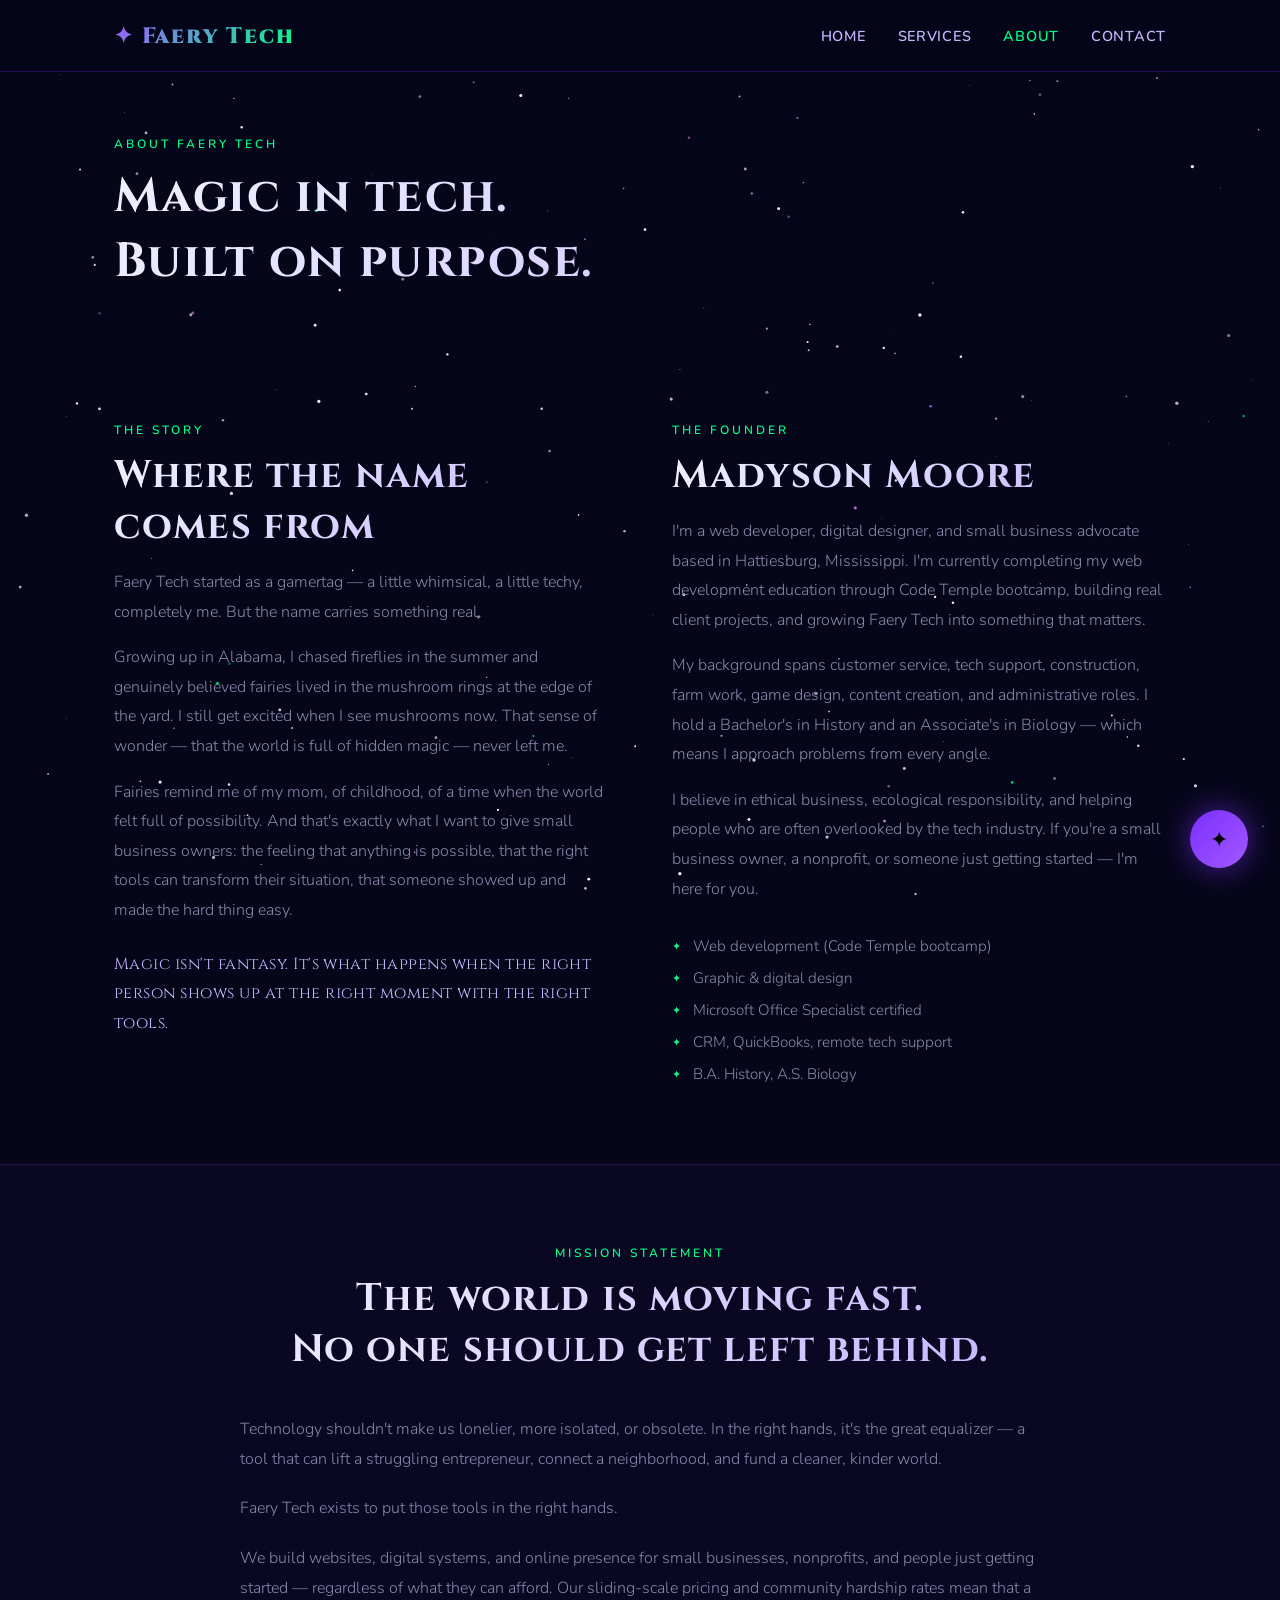
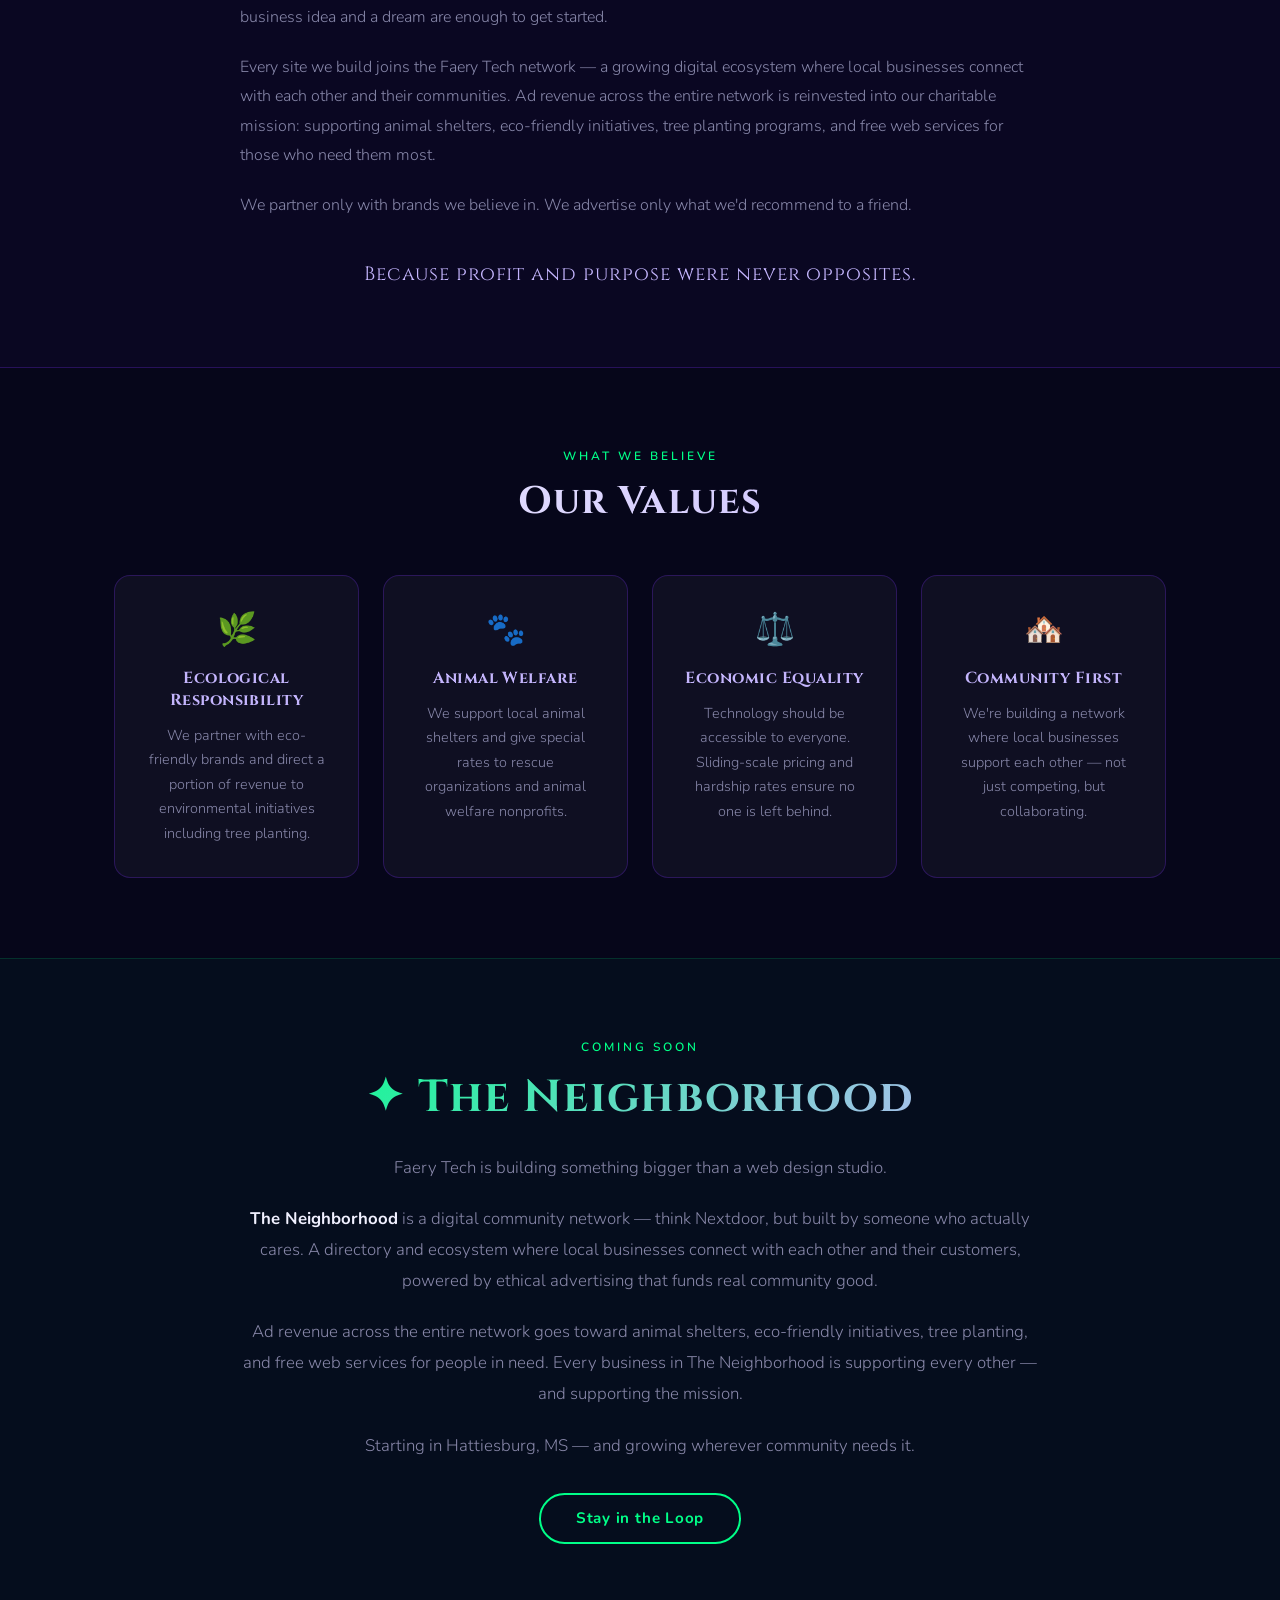
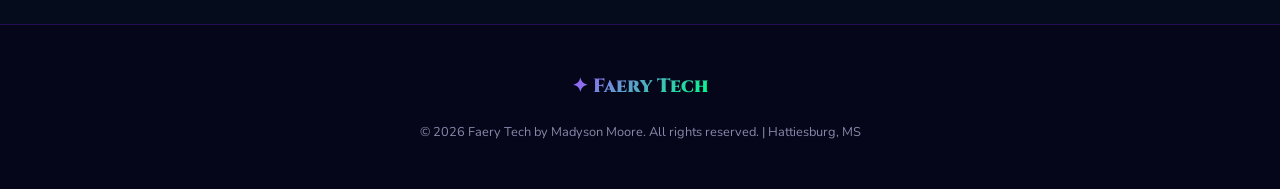
==== about.html @ 5bfb4744 "full site redesign - services, about, contact, chat" ====
<!doctype html>
<html lang="en">
<head>
  <meta charset="utf-8">
  <meta name="viewport" content="width=device-width, initial-scale=1">
  <title>About – Faery Tech</title>
  <link rel="preconnect" href="https://fonts.googleapis.com">
  <link rel="preconnect" href="https://fonts.gstatic.com" crossorigin>
  <link href="https://fonts.googleapis.com/css2?family=Cinzel:wght@400;600;900&family=Nunito:wght@300;400;600;700&display=swap" rel="stylesheet">
  <link rel="stylesheet" href="styles.css">
</head>
<body>

<canvas id="starfield"></canvas>

<nav>
  <div class="nav-inner">
    <a href="index.html" class="nav-brand">✦ Faery Tech</a>
    <ul class="nav-links">
      <li><a href="index.html">Home</a></li>
      <li><a href="services.html">Services</a></li>
      <li><a href="about.html" class="active">About</a></li>
      <li><a href="contact.html">Contact</a></li>
    </ul>
  </div>
</nav>

<main>

  <!-- ── PAGE HERO ── -->
  <section style="padding:4rem 0 2rem;">
    <div class="container">
      <p class="section-label">About Faery Tech</p>
      <h1 class="section-title" style="font-size:clamp(2rem,4vw,3rem);">Magic in tech.<br>Built on purpose.</h1>
    </div>
  </section>

  <!-- ── STORY ── -->
  <section>
    <div class="container">
      <div style="display:grid; grid-template-columns:1fr 1fr; gap:4rem; align-items:start;">

        <div>
          <p class="section-label">The Story</p>
          <h2 class="section-title">Where the name comes from</h2>
          <p style="color:var(--muted); font-size:1rem; line-height:1.85; font-weight:300; margin-top:1rem;">
            Faery Tech started as a gamertag — a little whimsical, a little techy, completely me. 
            But the name carries something real.
          </p>
          <p style="color:var(--muted); font-size:1rem; line-height:1.85; font-weight:300; margin-top:1rem;">
            Growing up in Alabama, I chased fireflies in the summer and genuinely believed fairies 
            lived in the mushroom rings at the edge of the yard. I still get excited when I see mushrooms now. 
            That sense of wonder — that the world is full of hidden magic — never left me.
          </p>
          <p style="color:var(--muted); font-size:1rem; line-height:1.85; font-weight:300; margin-top:1rem;">
            Fairies remind me of my mom, of childhood, of a time when the world felt full of possibility. 
            And that's exactly what I want to give small business owners: the feeling that anything is possible, 
            that the right tools can transform their situation, that someone showed up and made the hard thing easy.
          </p>
          <p style="color:var(--lavender); font-size:1rem; line-height:1.85; font-family:'Cinzel',serif; margin-top:1.5rem; letter-spacing:0.03em;">
            Magic isn't fantasy. It's what happens when the right person shows up at the right moment with the right tools.
          </p>
        </div>

        <div>
          <p class="section-label">The Founder</p>
          <h2 class="section-title">Madyson Moore</h2>
          <p style="color:var(--muted); font-size:1rem; line-height:1.85; font-weight:300; margin-top:1rem;">
            I'm a web developer, digital designer, and small business advocate based in Hattiesburg, Mississippi. 
            I'm currently completing my web development education through Code Temple bootcamp, building real 
            client projects, and growing Faery Tech into something that matters.
          </p>
          <p style="color:var(--muted); font-size:1rem; line-height:1.85; font-weight:300; margin-top:1rem;">
            My background spans customer service, tech support, construction, farm work, game design, 
            content creation, and administrative roles. I hold a Bachelor's in History and an Associate's 
            in Biology — which means I approach problems from every angle.
          </p>
          <p style="color:var(--muted); font-size:1rem; line-height:1.85; font-weight:300; margin-top:1rem;">
            I believe in ethical business, ecological responsibility, and helping people who are often 
            overlooked by the tech industry. If you're a small business owner, a nonprofit, or someone 
            just getting started — I'm here for you.
          </p>

          <ul style="list-style:none; margin-top:2rem; display:flex; flex-direction:column; gap:0.75rem;">
            <li style="display:flex; align-items:center; gap:0.75rem; color:var(--muted); font-size:0.95rem; font-weight:300;">
              <span style="color:var(--green); font-size:0.7rem;">✦</span> Web development (Code Temple bootcamp)
            </li>
            <li style="display:flex; align-items:center; gap:0.75rem; color:var(--muted); font-size:0.95rem; font-weight:300;">
              <span style="color:var(--green); font-size:0.7rem;">✦</span> Graphic & digital design
            </li>
            <li style="display:flex; align-items:center; gap:0.75rem; color:var(--muted); font-size:0.95rem; font-weight:300;">
              <span style="color:var(--green); font-size:0.7rem;">✦</span> Microsoft Office Specialist certified
            </li>
            <li style="display:flex; align-items:center; gap:0.75rem; color:var(--muted); font-size:0.95rem; font-weight:300;">
              <span style="color:var(--green); font-size:0.7rem;">✦</span> CRM, QuickBooks, remote tech support
            </li>
            <li style="display:flex; align-items:center; gap:0.75rem; color:var(--muted); font-size:0.95rem; font-weight:300;">
              <span style="color:var(--green); font-size:0.7rem;">✦</span> B.A. History, A.S. Biology
            </li>
          </ul>
        </div>

      </div>
    </div>
  </section>

  <!-- ── MISSION ── -->
  <section style="background:rgba(123,47,255,0.04); border-top:1px solid var(--card-border); border-bottom:1px solid var(--card-border);">
    <div class="container">
      <div style="max-width:800px; margin:0 auto; text-align:center;">
        <p class="section-label" style="text-align:center;">Mission Statement</p>
        <h2 class="section-title" style="text-align:center;">The world is moving fast.<br>No one should get left behind.</h2>

        <div style="text-align:left; margin-top:2.5rem; display:flex; flex-direction:column; gap:1.25rem;">
          <p style="color:var(--muted); font-size:1rem; line-height:1.85; font-weight:300;">
            Technology shouldn't make us lonelier, more isolated, or obsolete. In the right hands, 
            it's the great equalizer — a tool that can lift a struggling entrepreneur, connect a neighborhood, 
            and fund a cleaner, kinder world.
          </p>
          <p style="color:var(--muted); font-size:1rem; line-height:1.85; font-weight:300;">
            Faery Tech exists to put those tools in the right hands.
          </p>
          <p style="color:var(--muted); font-size:1rem; line-height:1.85; font-weight:300;">
            We build websites, digital systems, and online presence for small businesses, nonprofits, 
            and people just getting started — regardless of what they can afford. Our sliding-scale pricing 
            and community hardship rates mean that a business idea and a dream are enough to get started.
          </p>
          <p style="color:var(--muted); font-size:1rem; line-height:1.85; font-weight:300;">
            Every site we build joins the Faery Tech network — a growing digital ecosystem where local 
            businesses connect with each other and their communities. Ad revenue across the entire network 
            is reinvested into our charitable mission: supporting animal shelters, eco-friendly initiatives, 
            tree planting programs, and free web services for those who need them most.
          </p>
          <p style="color:var(--muted); font-size:1rem; line-height:1.85; font-weight:300;">
            We partner only with brands we believe in. We advertise only what we'd recommend to a friend.
          </p>
        </div>

        <p style="color:var(--lavender); font-size:1.2rem; font-family:'Cinzel',serif; margin-top:2.5rem; letter-spacing:0.05em;">
          Because profit and purpose were never opposites.
        </p>
      </div>
    </div>
  </section>

  <!-- ── VALUES ── -->
  <section>
    <div class="container">
      <p class="section-label" style="text-align:center;">What We Believe</p>
      <h2 class="section-title" style="text-align:center; margin-bottom:3rem;">Our Values</h2>

      <div style="display:grid; grid-template-columns:repeat(auto-fit, minmax(240px,1fr)); gap:1.5rem;">

        <div class="card" style="text-align:center;">
          <div style="font-size:2rem; margin-bottom:1rem;">🌿</div>
          <h3 style="font-size:1rem; color:var(--lavender); margin-bottom:0.75rem;">Ecological Responsibility</h3>
          <p style="color:var(--muted); font-size:0.9rem; line-height:1.7; font-weight:300;">We partner with eco-friendly brands and direct a portion of revenue to environmental initiatives including tree planting.</p>
        </div>

        <div class="card" style="text-align:center;">
          <div style="font-size:2rem; margin-bottom:1rem;">🐾</div>
          <h3 style="font-size:1rem; color:var(--lavender); margin-bottom:0.75rem;">Animal Welfare</h3>
          <p style="color:var(--muted); font-size:0.9rem; line-height:1.7; font-weight:300;">We support local animal shelters and give special rates to rescue organizations and animal welfare nonprofits.</p>
        </div>

        <div class="card" style="text-align:center;">
          <div style="font-size:2rem; margin-bottom:1rem;">⚖️</div>
          <h3 style="font-size:1rem; color:var(--lavender); margin-bottom:0.75rem;">Economic Equality</h3>
          <p style="color:var(--muted); font-size:0.9rem; line-height:1.7; font-weight:300;">Technology should be accessible to everyone. Sliding-scale pricing and hardship rates ensure no one is left behind.</p>
        </div>

        <div class="card" style="text-align:center;">
          <div style="font-size:2rem; margin-bottom:1rem;">🏘️</div>
          <h3 style="font-size:1rem; color:var(--lavender); margin-bottom:0.75rem;">Community First</h3>
          <p style="color:var(--muted); font-size:0.9rem; line-height:1.7; font-weight:300;">We're building a network where local businesses support each other — not just competing, but collaborating.</p>
        </div>

      </div>
    </div>
  </section>

  <!-- ── THE NEIGHBORHOOD ── -->
  <section id="neighborhood" style="background:rgba(0,255,136,0.03); border-top:1px solid rgba(0,255,136,0.15);">
    <div class="container">
      <div style="max-width:800px; margin:0 auto; text-align:center;">
        <p class="section-label" style="text-align:center; color:var(--green);">Coming Soon</p>
        <h2 style="font-size:clamp(1.8rem,3.5vw,2.8rem); margin-bottom:1.5rem; background:linear-gradient(135deg, var(--green), var(--lavender)); -webkit-background-clip:text; -webkit-text-fill-color:transparent; background-clip:text; font-family:'Cinzel',serif;">
          ✦ The Neighborhood
        </h2>
        <p style="color:var(--muted); font-size:1.05rem; line-height:1.85; font-weight:300; margin-bottom:1.25rem;">
          Faery Tech is building something bigger than a web design studio.
        </p>
        <p style="color:var(--muted); font-size:1.05rem; line-height:1.85; font-weight:300; margin-bottom:1.25rem;">
          <strong style="color:var(--star-white);">The Neighborhood</strong> is a digital community network — 
          think Nextdoor, but built by someone who actually cares. A directory and ecosystem where local 
          businesses connect with each other and their customers, powered by ethical advertising that funds 
          real community good.
        </p>
        <p style="color:var(--muted); font-size:1.05rem; line-height:1.85; font-weight:300; margin-bottom:1.25rem;">
          Ad revenue across the entire network goes toward animal shelters, eco-friendly initiatives, 
          tree planting, and free web services for people in need. Every business in The Neighborhood 
          is supporting every other — and supporting the mission.
        </p>
        <p style="color:var(--muted); font-size:1.05rem; line-height:1.85; font-weight:300; margin-bottom:2rem;">
          Starting in Hattiesburg, MS — and growing wherever community needs it.
        </p>
        <a href="contact.html" class="btn-outline">Stay in the Loop</a>
      </div>
    </div>
  </section>

</main>

<footer>
  <div class="container">
    <div class="footer-inner">
      <p class="footer-brand">✦ Faery Tech</p>
      <nav class="footer-links">
        <a href="index.html">Home</a>
        <a href="services.html">Services</a>
        <a href="about.html">About</a>
        <a href="contact.html">Contact</a>
      </nav>
      <p class="copyright">© 2026 Faery Tech by Madyson Moore. All rights reserved. | Hattiesburg, MS</p>
    </div>
  </div>
</footer>

<script src="chat.js"></script>
<script src="main.js"></script>
</body>
</html>
---- styles.css ----
/* ============================================================
   FAERY TECH — styles.css
   Shared across all pages
   ============================================================ */

:root {
  --space:        #06061a;
  --deep:         #0d0d2b;
  --purple:       #7b2fff;
  --purple-glow:  #a259ff;
  --green:        #00ff88;
  --green-dim:    #00cc6a;
  --lavender:     #c4b5fd;
  --star-white:   #f0f0ff;
  --muted:        #8888aa;
  --card-bg:      rgba(255, 255, 255, 0.04);
  --card-border:  rgba(123, 47, 255, 0.25);
}

*, *::before, *::after { box-sizing: border-box; margin: 0; padding: 0; }

html { scroll-behavior: smooth; }

body {
  font-family: 'Nunito', sans-serif;
  background-color: var(--space);
  color: var(--star-white);
  overflow-x: hidden;
  padding-top: 72px;
}

h1, h2, h3, h4 { font-family: 'Cinzel', serif; letter-spacing: 0.03em; }
a { color: inherit; text-decoration: none; }

section { padding: 5rem 0; scroll-margin-top: 80px; }

.container {
  width: 100%;
  max-width: 1100px;
  margin: 0 auto;
  padding: 0 1.5rem;
}

/* ── STARFIELD ── */
#starfield { position: fixed; inset: 0; z-index: 0; pointer-events: none; }
nav, main, footer { position: relative; z-index: 1; }

/* ── NAVBAR ── */
nav {
  position: fixed; top: 0; left: 0; right: 0; height: 72px;
  background: rgba(6, 6, 26, 0.9);
  backdrop-filter: blur(12px);
  border-bottom: 1px solid var(--card-border);
  display: flex; align-items: center; z-index: 100;
}

.nav-inner {
  display: flex; align-items: center; justify-content: space-between;
  width: 100%; max-width: 1100px; margin: 0 auto; padding: 0 1.5rem;
}

.nav-brand {
  font-family: 'Cinzel', serif; font-size: 1.4rem; font-weight: 900;
  background: linear-gradient(135deg, var(--purple-glow), var(--green));
  -webkit-background-clip: text; -webkit-text-fill-color: transparent;
  background-clip: text; letter-spacing: 0.08em;
}

.nav-links { display: flex; gap: 2rem; list-style: none; }

.nav-links a {
  font-size: 0.9rem; font-weight: 600; color: var(--lavender);
  letter-spacing: 0.05em; text-transform: uppercase; transition: color 0.2s;
}

.nav-links a:hover, .nav-links a.active { color: var(--green); }

/* ── BUTTONS ── */
.btn-primary {
  display: inline-block; padding: 0.85rem 2.2rem;
  background: linear-gradient(135deg, var(--purple), var(--purple-glow));
  color: #fff; font-family: 'Nunito', sans-serif; font-weight: 700;
  font-size: 0.95rem; border-radius: 50px; letter-spacing: 0.05em;
  box-shadow: 0 0 30px rgba(123, 47, 255, 0.45);
  transition: transform 0.2s, box-shadow 0.2s; border: none; cursor: pointer;
}
.btn-primary:hover { transform: translateY(-2px); box-shadow: 0 0 50px rgba(123, 47, 255, 0.7); }

.btn-outline {
  display: inline-block; padding: 0.85rem 2.2rem; background: transparent;
  color: var(--green); font-family: 'Nunito', sans-serif; font-weight: 700;
  font-size: 0.95rem; border-radius: 50px; letter-spacing: 0.05em;
  border: 2px solid var(--green); transition: background 0.2s, color 0.2s, transform 0.2s;
  cursor: pointer;
}
.btn-outline:hover { background: var(--green); color: var(--space); transform: translateY(-2px); }

.btn-green {
  display: inline-block; padding: 0.85rem 2.2rem;
  background: linear-gradient(135deg, var(--green-dim), var(--green));
  color: var(--space); font-family: 'Nunito', sans-serif; font-weight: 800;
  font-size: 0.95rem; border-radius: 50px; letter-spacing: 0.05em;
  box-shadow: 0 0 30px rgba(0, 255, 136, 0.3);
  transition: transform 0.2s, box-shadow 0.2s; border: none; cursor: pointer;
}
.btn-green:hover { transform: translateY(-2px); box-shadow: 0 0 50px rgba(0, 255, 136, 0.6); }

/* ── SECTION LABELS ── */
.section-label {
  font-size: 0.75rem; font-weight: 600; letter-spacing: 0.25em;
  text-transform: uppercase; color: var(--green); margin-bottom: 0.75rem;
}
.section-title {
  font-size: clamp(1.6rem, 3vw, 2.4rem); margin-bottom: 1rem;
  background: linear-gradient(135deg, var(--star-white), var(--lavender));
  -webkit-background-clip: text; -webkit-text-fill-color: transparent; background-clip: text;
}
.section-sub {
  color: var(--muted); font-size: 1rem; line-height: 1.7;
  font-weight: 300; max-width: 560px;
}

/* ── CARDS ── */
.card {
  background: var(--card-bg); border: 1px solid var(--card-border);
  border-radius: 16px; padding: 2rem;
  transition: transform 0.25s, border-color 0.25s, box-shadow 0.25s;
}
.card:hover {
  transform: translateY(-6px); border-color: var(--purple-glow);
  box-shadow: 0 0 40px rgba(123, 47, 255, 0.2);
}

/* ── FOOTER ── */
footer {
  border-top: 1px solid var(--card-border);
  padding: 3rem 0; text-align: center;
}
.footer-inner {
  display: flex; flex-direction: column; align-items: center; gap: 1.5rem;
}
.footer-brand {
  font-family: 'Cinzel', serif; font-size: 1.2rem; font-weight: 900;
  background: linear-gradient(135deg, var(--purple-glow), var(--green));
  -webkit-background-clip: text; -webkit-text-fill-color: transparent; background-clip: text;
}
.footer-links { display: flex; gap: 2rem; flex-wrap: wrap; justify-content: center; }
.footer-links a { color: var(--muted); font-size: 0.85rem; transition: color 0.2s; }
.footer-links a:hover { color: var(--green); }
footer .copyright { color: var(--muted); font-size: 0.8rem; }

/* ── NEIGHBORHOOD TEASER ── */
.neighborhood-teaser {
  background: linear-gradient(135deg, rgba(0,255,136,0.05), rgba(123,47,255,0.08));
  border: 1px solid rgba(0, 255, 136, 0.2);
  border-radius: 20px; padding: 3rem; text-align: center;
  margin-top: 2rem;
}
.neighborhood-teaser h3 {
  font-size: clamp(1.4rem, 2.5vw, 2rem); margin-bottom: 1rem;
  background: linear-gradient(135deg, var(--green), var(--lavender));
  -webkit-background-clip: text; -webkit-text-fill-color: transparent; background-clip: text;
}
.neighborhood-teaser p { color: var(--muted); max-width: 520px; margin: 0 auto 2rem; line-height: 1.7; }

/* ── SPARKLE ── */
.sparkle {
  position: fixed; pointer-events: none; border-radius: 50%;
  animation: sparkle-fade 0.7s ease forwards; z-index: 9999;
}

/* ── ANIMATIONS ── */
@keyframes fadeUp {
  from { opacity: 0; transform: translateY(24px); }
  to   { opacity: 1; transform: translateY(0); }
}
@keyframes pulse {
  0%, 100% { opacity: 0.35; transform: translateY(-50%) scale(1); }
  50%       { opacity: 0.5;  transform: translateY(-50%) scale(1.08); }
}
@keyframes sparkle-fade {
  0%   { opacity: 1; transform: scale(1); }
  100% { opacity: 0; transform: scale(0); }
}
@keyframes pulse-btn {
  0%, 100% { box-shadow: 0 0 30px rgba(123, 47, 255, 0.6); }
  50%       { box-shadow: 0 0 50px rgba(162, 89, 255, 0.9); }
}

/* ── FORMS ── */
.form-wrap {
  background: var(--card-bg); border: 1px solid var(--card-border);
  border-radius: 20px; padding: 2.5rem;
}
.form-group { margin-bottom: 1.25rem; }
.form-group label {
  display: block; font-size: 0.8rem; font-weight: 600;
  letter-spacing: 0.12em; text-transform: uppercase;
  color: var(--lavender); margin-bottom: 0.5rem;
}
.form-group input,
.form-group textarea,
.form-group select {
  width: 100%; background: rgba(255,255,255,0.05);
  border: 1px solid var(--card-border); border-radius: 10px;
  padding: 0.85rem 1rem; color: var(--star-white);
  font-family: 'Nunito', sans-serif; font-size: 0.95rem;
  transition: border-color 0.2s, box-shadow 0.2s; outline: none;
}
.form-group input:focus,
.form-group textarea:focus,
.form-group select:focus {
  border-color: var(--purple-glow);
  box-shadow: 0 0 0 3px rgba(123, 47, 255, 0.15);
}
.form-group textarea { resize: vertical; min-height: 120px; }
.form-group select option { background: var(--deep); }

/* ── CHAT WIDGET ── */
#chat-toggle {
  position: fixed; bottom: 2rem; right: 2rem;
  width: 58px; height: 58px; border-radius: 50%;
  background: linear-gradient(135deg, #7b2fff, #a259ff);
  border: none; cursor: pointer;
  box-shadow: 0 0 30px rgba(123, 47, 255, 0.6);
  display: flex; align-items: center; justify-content: center;
  font-size: 1.4rem; z-index: 1000;
  transition: transform 0.2s, box-shadow 0.2s;
  animation: pulse-btn 3s ease-in-out infinite;
}
#chat-toggle:hover { transform: scale(1.1); box-shadow: 0 0 50px rgba(123, 47, 255, 0.9); }

#chat-window {
  position: fixed; bottom: 6.5rem; right: 2rem;
  width: 340px; max-height: 480px; background: #0d0d2b;
  border: 1px solid rgba(123, 47, 255, 0.35); border-radius: 20px;
  box-shadow: 0 0 60px rgba(123, 47, 255, 0.25);
  display: flex; flex-direction: column; z-index: 1000; overflow: hidden;
  opacity: 0; transform: translateY(16px) scale(0.97); pointer-events: none;
  transition: opacity 0.25s ease, transform 0.25s ease;
}
#chat-window.open { opacity: 1; transform: translateY(0) scale(1); pointer-events: all; }

#chat-header {
  padding: 1rem 1.25rem;
  background: rgba(123, 47, 255, 0.15);
  border-bottom: 1px solid rgba(123, 47, 255, 0.2);
  display: flex; align-items: center; gap: 0.75rem;
}
.chat-avatar {
  width: 32px; height: 32px; border-radius: 50%;
  background: linear-gradient(135deg, #7b2fff, #00ff88);
  display: flex; align-items: center; justify-content: center;
  font-size: 0.9rem; flex-shrink: 0;
}
.chat-title { font-family: 'Cinzel', serif; font-size: 0.85rem; font-weight: 600; color: #c4b5fd; }
.chat-subtitle { font-size: 0.72rem; color: #8888aa; margin-top: 0.1rem; }

#chat-messages {
  flex: 1; overflow-y: auto; padding: 1rem;
  display: flex; flex-direction: column; gap: 0.75rem;
  min-height: 200px; max-height: 300px;
  scrollbar-width: thin; scrollbar-color: rgba(123,47,255,0.3) transparent;
}
.msg {
  max-width: 85%; padding: 0.65rem 0.9rem; border-radius: 14px;
  font-size: 0.88rem; line-height: 1.5; animation: fadeUp 0.2s ease both;
}
.msg.bot {
  background: rgba(123,47,255,0.15); border: 1px solid rgba(123,47,255,0.2);
  color: #f0f0ff; align-self: flex-start; border-bottom-left-radius: 4px;
}
.msg.user {
  background: linear-gradient(135deg, #7b2fff, #a259ff);
  color: #fff; align-self: flex-end; border-bottom-right-radius: 4px;
}
.msg.typing {
  background: rgba(123,47,255,0.15); border: 1px solid rgba(123,47,255,0.2);
  align-self: flex-start; padding: 0.75rem 1rem;
}
.typing-dots { display: flex; gap: 4px; align-items: center; }
.typing-dots span {
  width: 6px; height: 6px; border-radius: 50%; background: #a259ff;
  animation: dot-bounce 1.2s ease-in-out infinite;
}
.typing-dots span:nth-child(2) { animation-delay: 0.2s; }
.typing-dots span:nth-child(3) { animation-delay: 0.4s; }
@keyframes dot-bounce {
  0%, 80%, 100% { transform: translateY(0); opacity: 0.4; }
  40%            { transform: translateY(-5px); opacity: 1; }
}

#chat-input-area {
  padding: 0.75rem; border-top: 1px solid rgba(123,47,255,0.2);
  display: flex; gap: 0.5rem; align-items: center;
}
#chat-input {
  flex: 1; background: rgba(255,255,255,0.05);
  border: 1px solid rgba(123,47,255,0.25); border-radius: 50px;
  padding: 0.6rem 1rem; color: #f0f0ff;
  font-family: 'Nunito', sans-serif; font-size: 0.88rem;
  outline: none; transition: border-color 0.2s;
}
#chat-input:focus { border-color: #a259ff; }
#chat-input::placeholder { color: #8888aa; }
#chat-send {
  width: 36px; height: 36px; border-radius: 50%;
  background: linear-gradient(135deg, #7b2fff, #a259ff);
  border: none; cursor: pointer; color: white; font-size: 1rem;
  display: flex; align-items: center; justify-content: center;
  flex-shrink: 0; transition: transform 0.15s, box-shadow 0.15s;
}
#chat-send:hover { transform: scale(1.1); box-shadow: 0 0 20px rgba(123,47,255,0.6); }
#chat-send:disabled { opacity: 0.4; cursor: not-allowed; transform: none; }

/* ── RESPONSIVE ── */
@media (max-width: 768px) {
  .nav-links { display: none; }
  #chat-window { width: calc(100vw - 2rem); right: 1rem; bottom: 5.5rem; }
  #chat-toggle { right: 1rem; bottom: 1rem; }
}
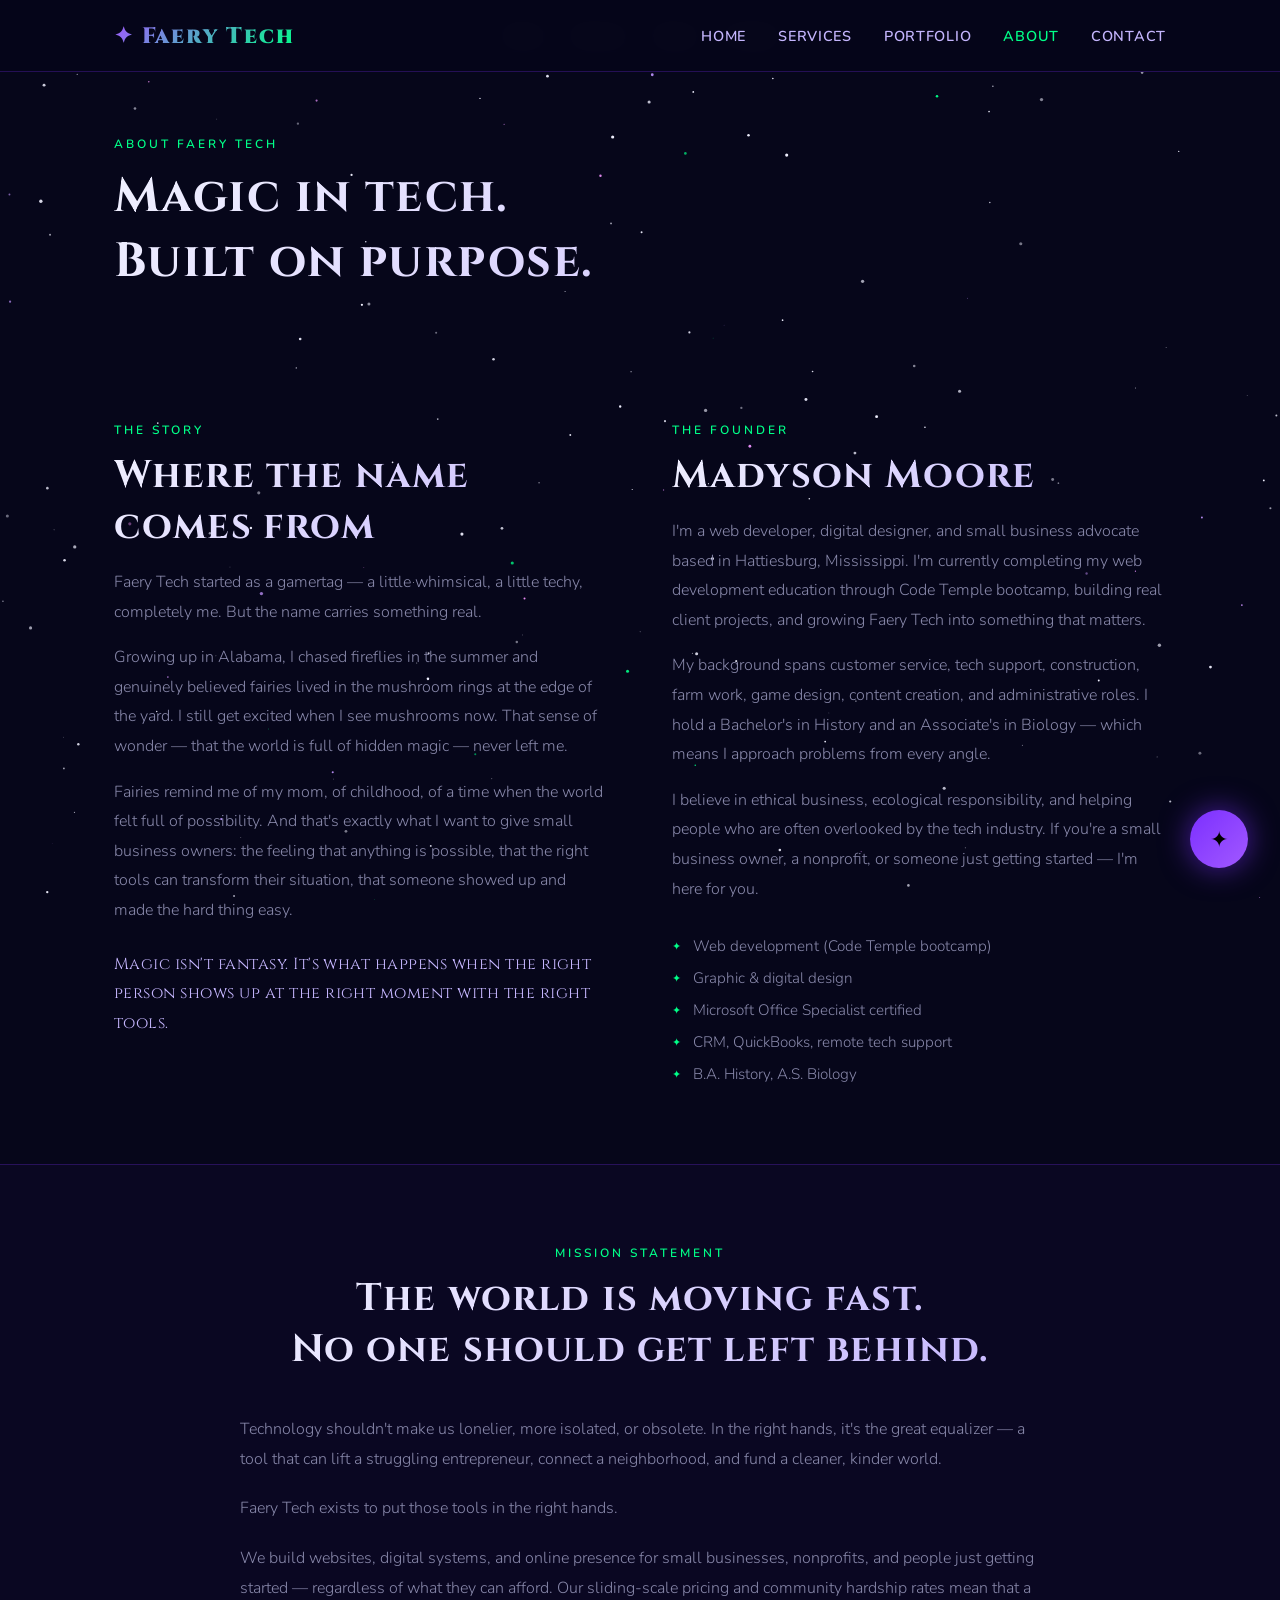
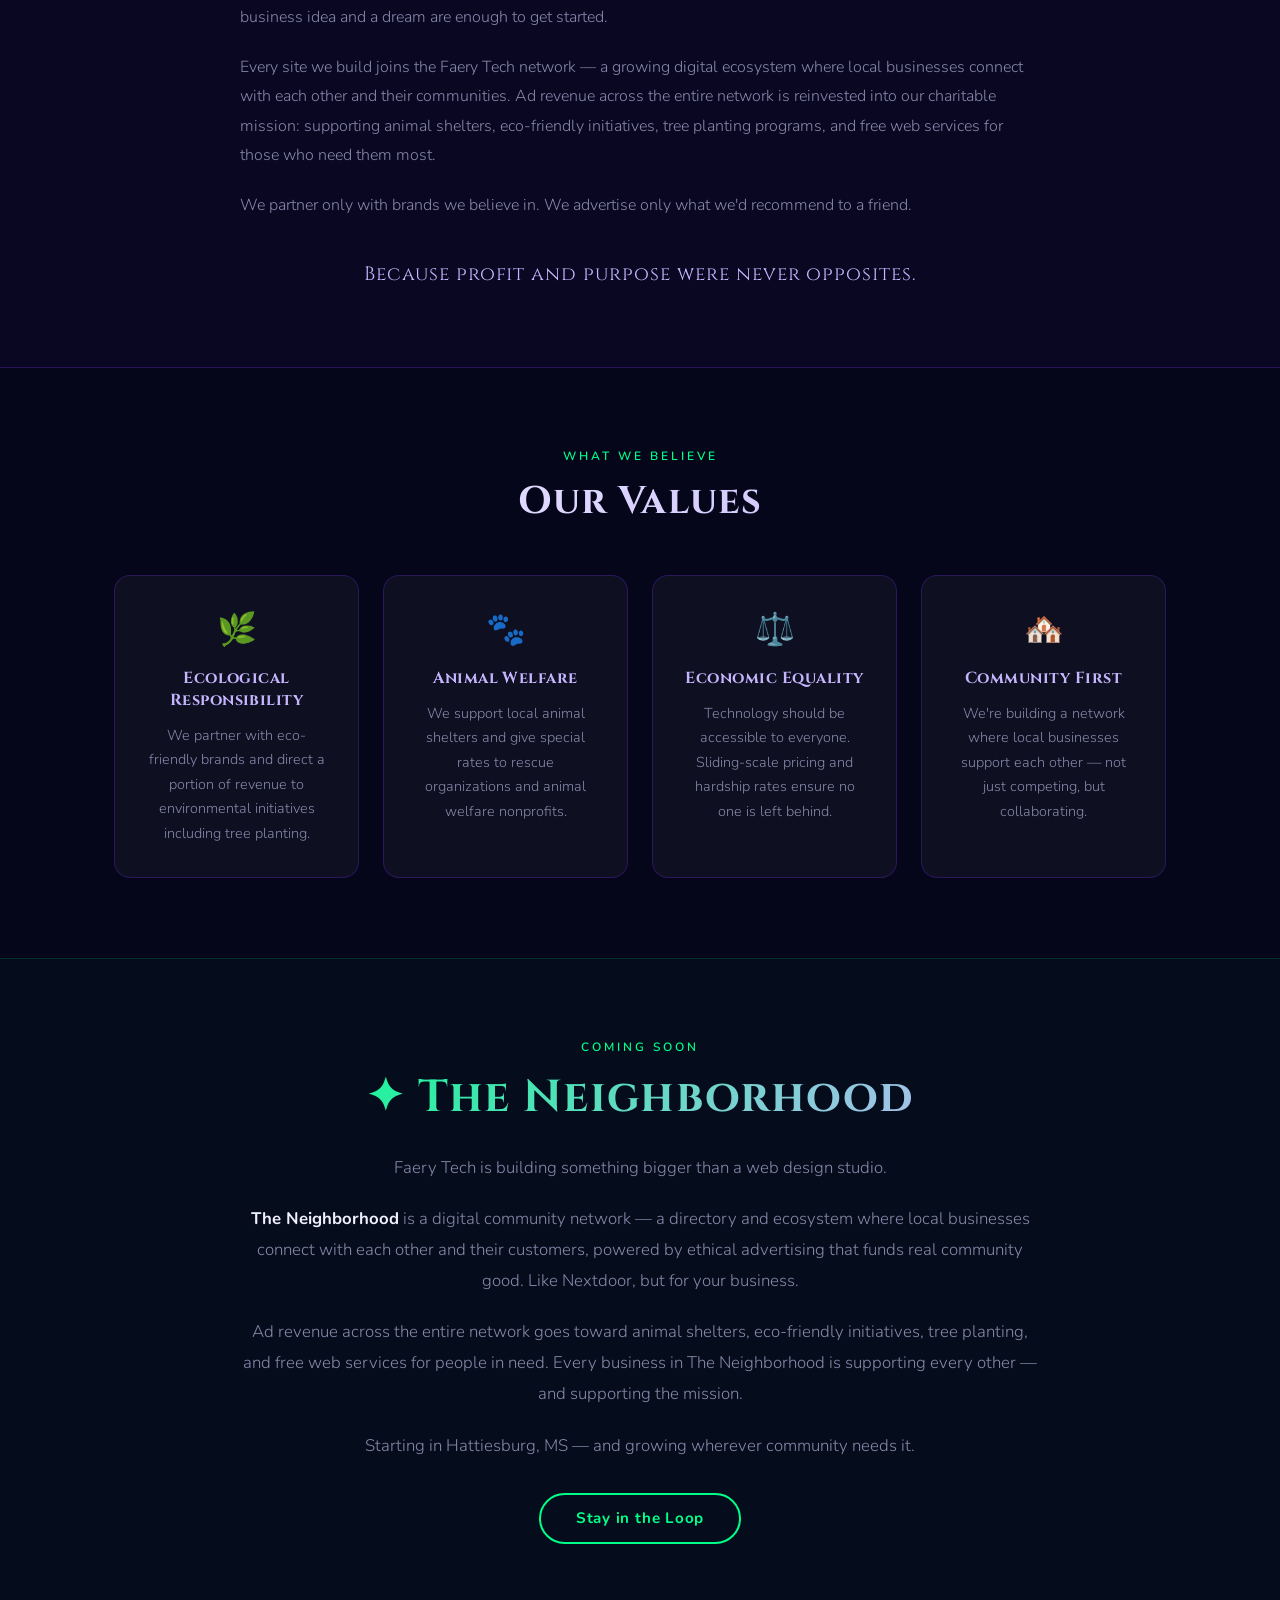
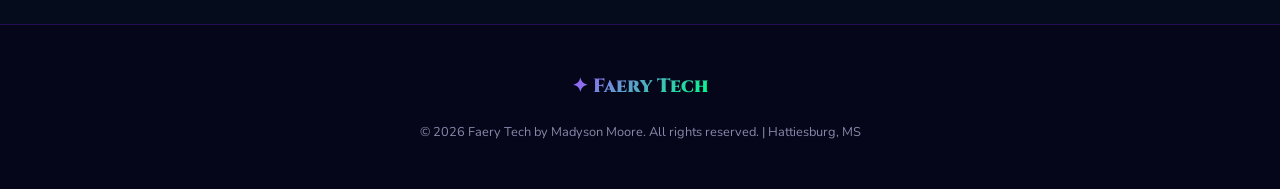
==== commit 632953e8: "add portfolio to navbar" ====
--- a/about.html
+++ b/about.html
@@ -19,6 +19,7 @@
     <ul class="nav-links">
       <li><a href="index.html">Home</a></li>
       <li><a href="services.html">Services</a></li>
+      <li><a href="portfolio.html">Portfolio</a></li>
       <li><a href="about.html" class="active">About</a></li>
       <li><a href="contact.html">Contact</a></li>
     </ul>
@@ -192,9 +193,8 @@
         </p>
         <p style="color:var(--muted); font-size:1.05rem; line-height:1.85; font-weight:300; margin-bottom:1.25rem;">
           <strong style="color:var(--star-white);">The Neighborhood</strong> is a digital community network — 
-          think Nextdoor, but built by someone who actually cares. A directory and ecosystem where local 
-          businesses connect with each other and their customers, powered by ethical advertising that funds 
-          real community good.
+          a directory and ecosystem where local businesses connect with each other and their customers, 
+          powered by ethical advertising that funds real community good. Like Nextdoor, but for your business.
         </p>
         <p style="color:var(--muted); font-size:1.05rem; line-height:1.85; font-weight:300; margin-bottom:1.25rem;">
           Ad revenue across the entire network goes toward animal shelters, eco-friendly initiatives, 
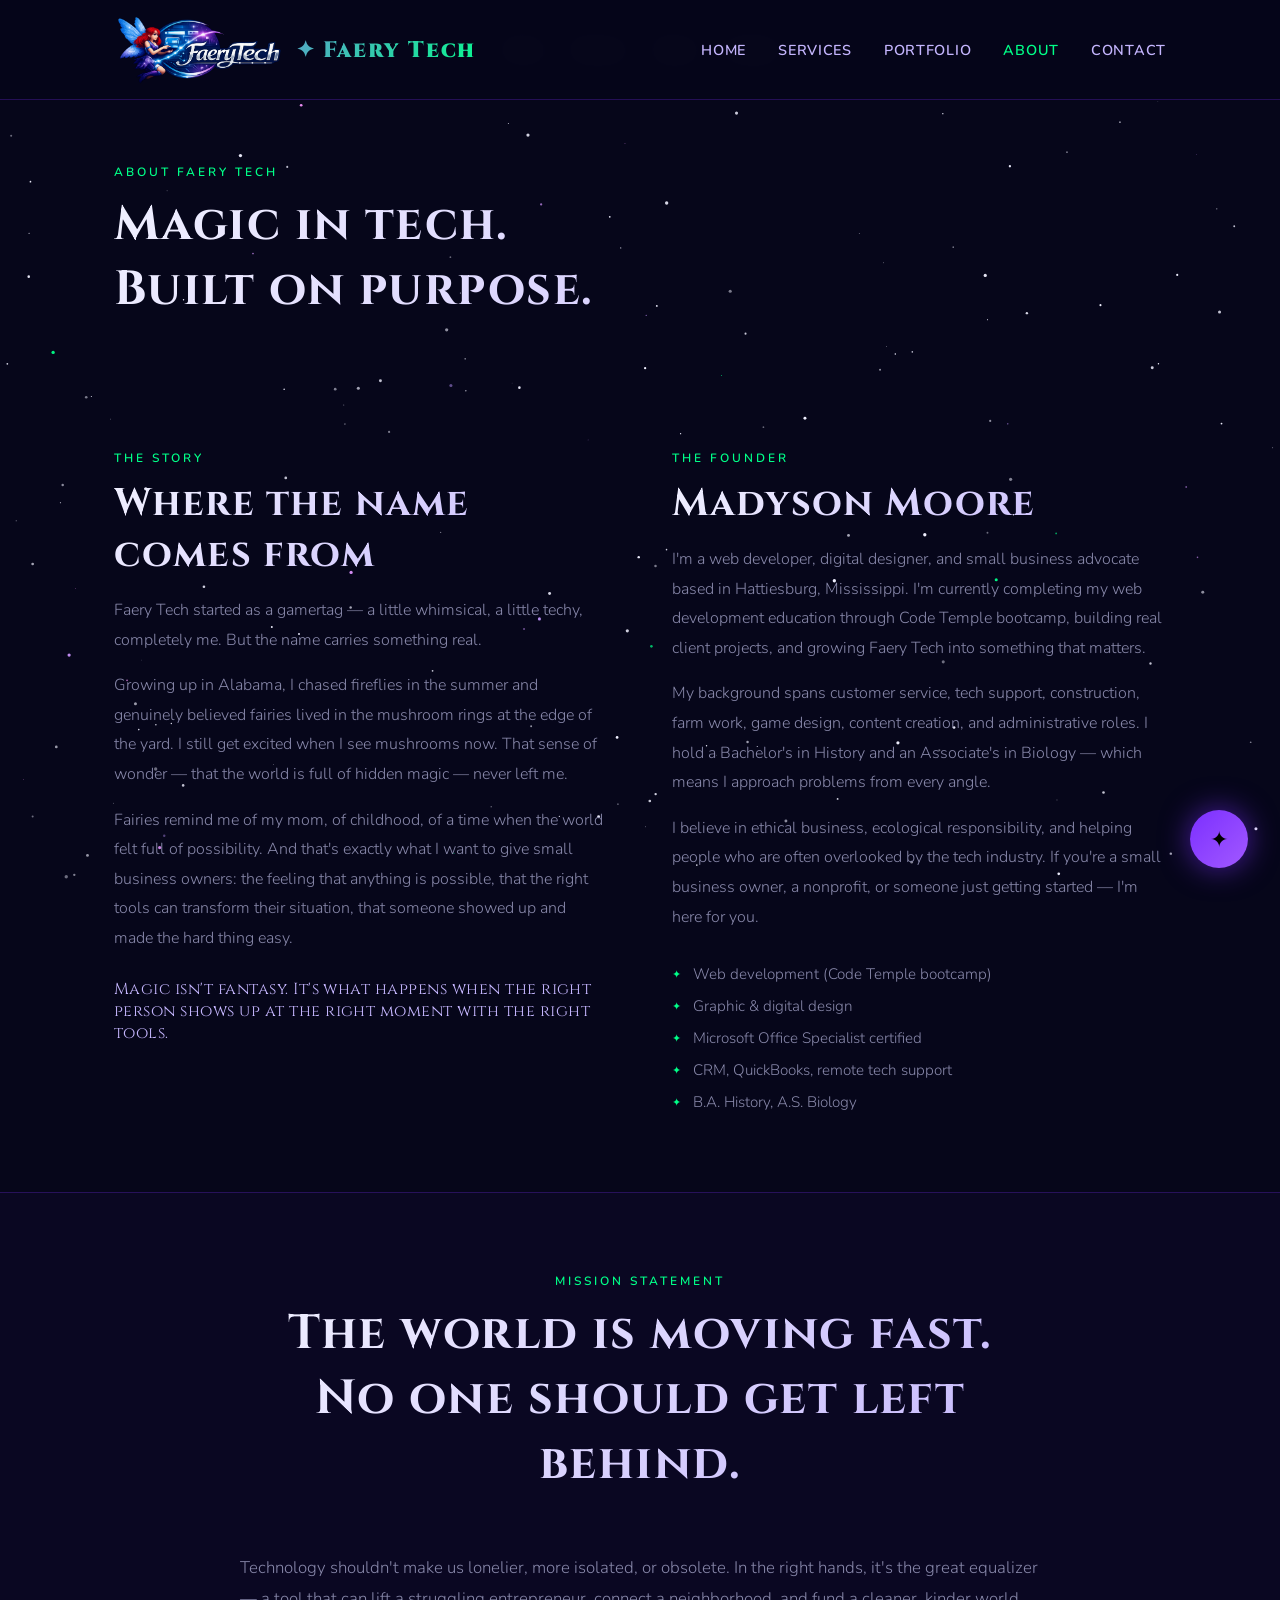
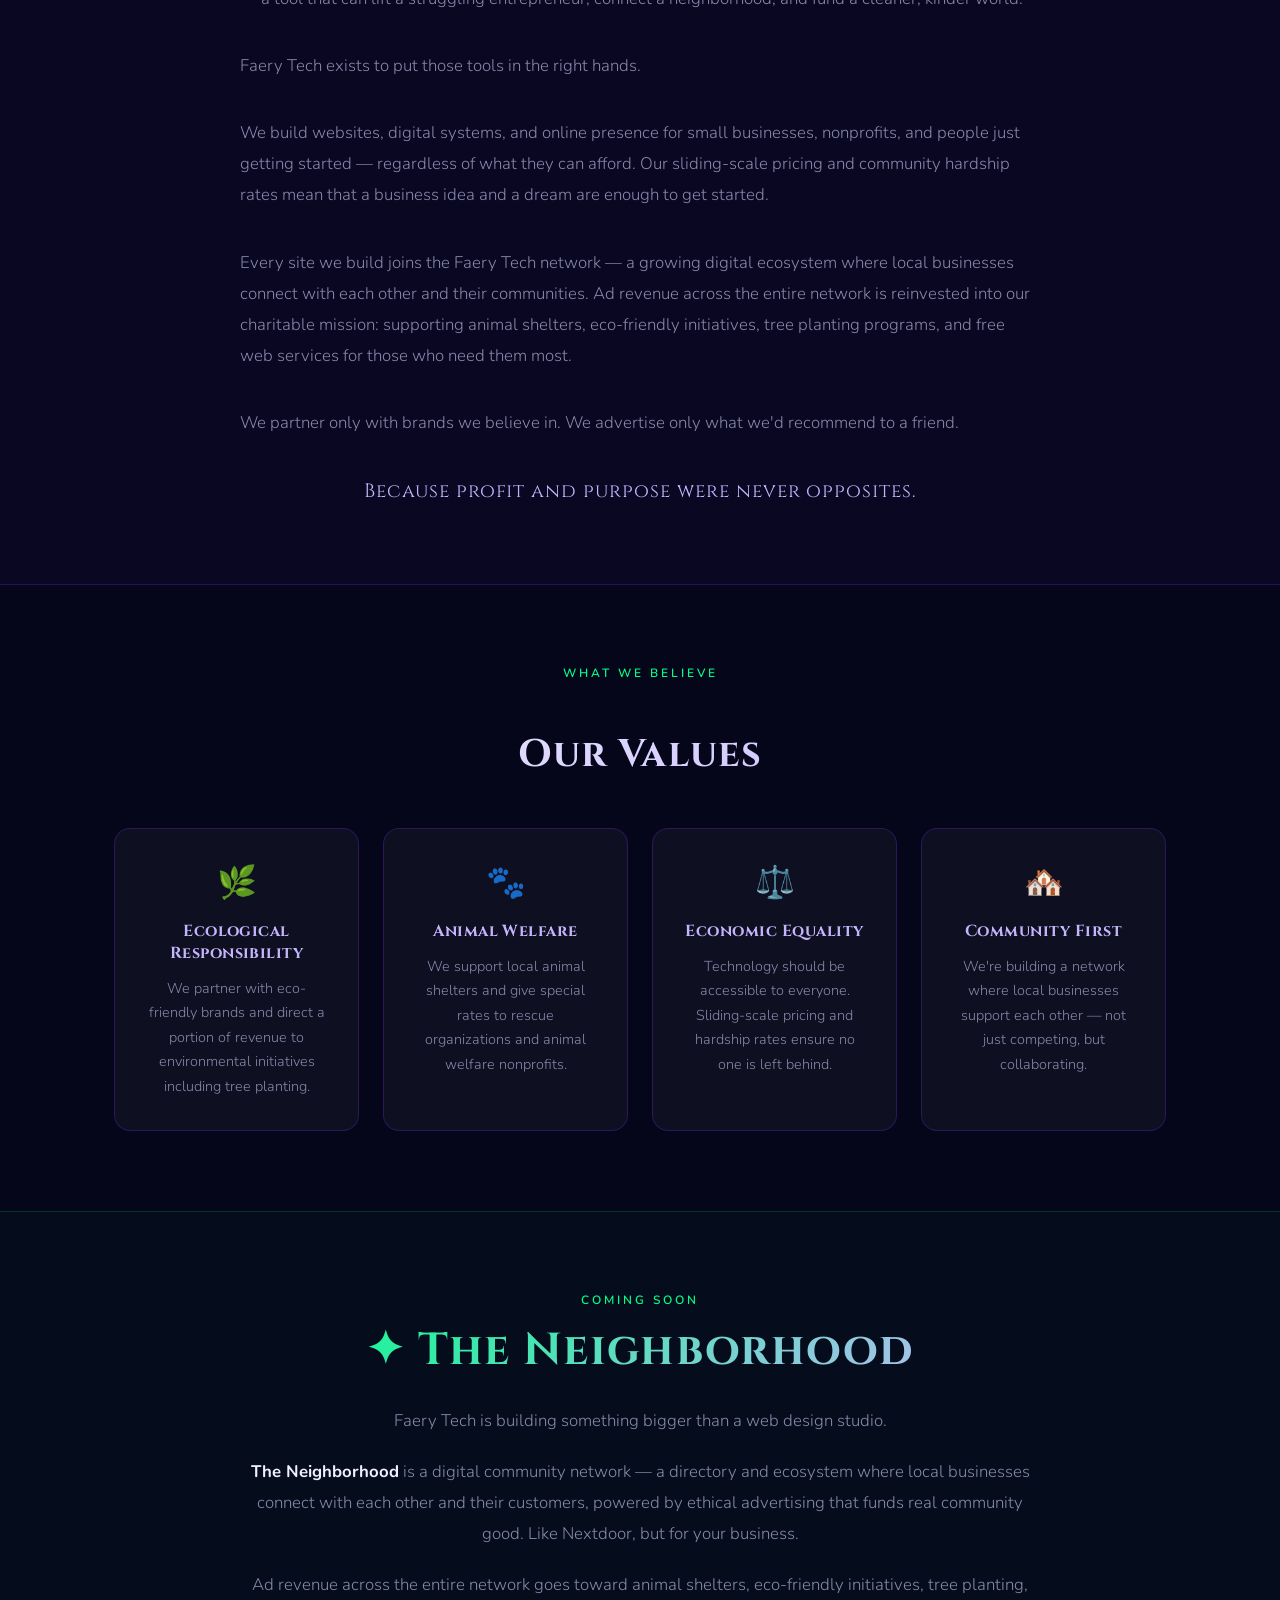
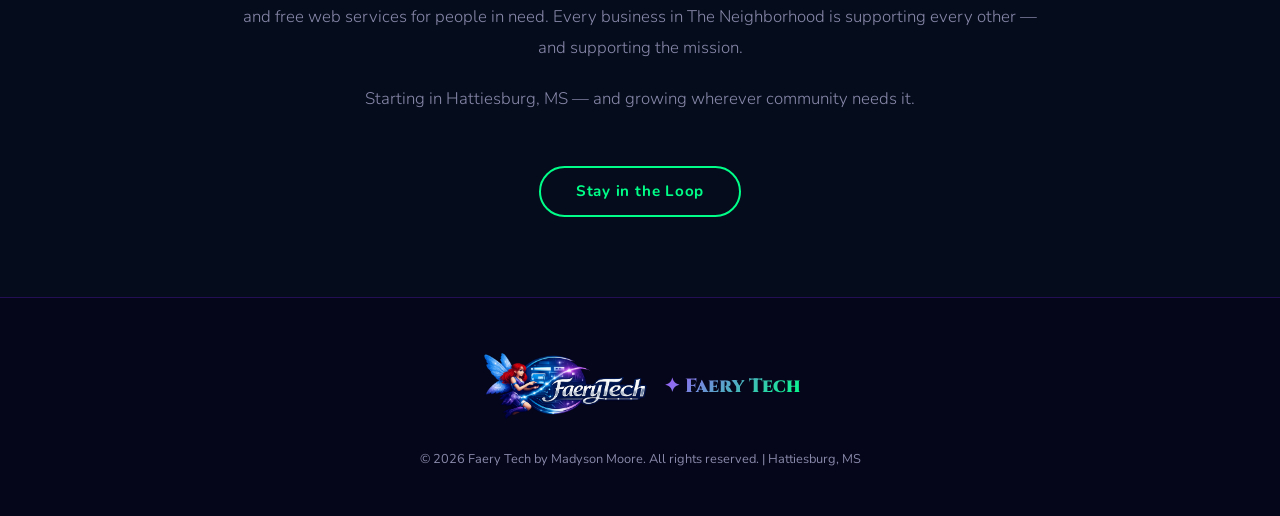
==== commit e11199f3: "idk what i'm doing" ====
--- a/about.html
+++ b/about.html
@@ -15,7 +15,10 @@
 
 <nav>
   <div class="nav-inner">
-    <a href="index.html" class="nav-brand">✦ Faery Tech</a>
+    <a href="index.html" class="nav-brand">
+      <img src="faerytech-logo.png" alt="Faery Tech">
+      ✦ Faery Tech
+    </a>
     <ul class="nav-links">
       <li><a href="index.html">Home</a></li>
       <li><a href="services.html">Services</a></li>
@@ -29,36 +32,36 @@
 <main>
 
   <!-- ── PAGE HERO ── -->
-  <section style="padding:4rem 0 2rem;">
+  <section class="page-hero">
     <div class="container">
       <p class="section-label">About Faery Tech</p>
-      <h1 class="section-title" style="font-size:clamp(2rem,4vw,3rem);">Magic in tech.<br>Built on purpose.</h1>
+      <h1 class="section-title section-title--lg">Magic in tech.<br>Built on purpose.</h1>
     </div>
   </section>
 
   <!-- ── STORY ── -->
   <section>
     <div class="container">
-      <div style="display:grid; grid-template-columns:1fr 1fr; gap:4rem; align-items:start;">
+      <div class="two-col-grid">
 
         <div>
           <p class="section-label">The Story</p>
           <h2 class="section-title">Where the name comes from</h2>
-          <p style="color:var(--muted); font-size:1rem; line-height:1.85; font-weight:300; margin-top:1rem;">
-            Faery Tech started as a gamertag — a little whimsical, a little techy, completely me. 
+          <p class="body-text">
+            Faery Tech started as a gamertag — a little whimsical, a little techy, completely me.
             But the name carries something real.
           </p>
-          <p style="color:var(--muted); font-size:1rem; line-height:1.85; font-weight:300; margin-top:1rem;">
-            Growing up in Alabama, I chased fireflies in the summer and genuinely believed fairies 
-            lived in the mushroom rings at the edge of the yard. I still get excited when I see mushrooms now. 
+          <p class="body-text">
+            Growing up in Alabama, I chased fireflies in the summer and genuinely believed fairies
+            lived in the mushroom rings at the edge of the yard. I still get excited when I see mushrooms now.
             That sense of wonder — that the world is full of hidden magic — never left me.
           </p>
-          <p style="color:var(--muted); font-size:1rem; line-height:1.85; font-weight:300; margin-top:1rem;">
-            Fairies remind me of my mom, of childhood, of a time when the world felt full of possibility. 
-            And that's exactly what I want to give small business owners: the feeling that anything is possible, 
+          <p class="body-text">
+            Fairies remind me of my mom, of childhood, of a time when the world felt full of possibility.
+            And that's exactly what I want to give small business owners: the feeling that anything is possible,
             that the right tools can transform their situation, that someone showed up and made the hard thing easy.
           </p>
-          <p style="color:var(--lavender); font-size:1rem; line-height:1.85; font-family:'Cinzel',serif; margin-top:1.5rem; letter-spacing:0.03em;">
+          <p class="tagline-cinzel tagline-cinzel--sm">
             Magic isn't fantasy. It's what happens when the right person shows up at the right moment with the right tools.
           </p>
         </div>
@@ -66,38 +69,28 @@
         <div>
           <p class="section-label">The Founder</p>
           <h2 class="section-title">Madyson Moore</h2>
-          <p style="color:var(--muted); font-size:1rem; line-height:1.85; font-weight:300; margin-top:1rem;">
-            I'm a web developer, digital designer, and small business advocate based in Hattiesburg, Mississippi. 
-            I'm currently completing my web development education through Code Temple bootcamp, building real 
+          <p class="body-text">
+            I'm a web developer, digital designer, and small business advocate based in Hattiesburg, Mississippi.
+            I'm currently completing my web development education through Code Temple bootcamp, building real
             client projects, and growing Faery Tech into something that matters.
           </p>
-          <p style="color:var(--muted); font-size:1rem; line-height:1.85; font-weight:300; margin-top:1rem;">
-            My background spans customer service, tech support, construction, farm work, game design, 
-            content creation, and administrative roles. I hold a Bachelor's in History and an Associate's 
+          <p class="body-text">
+            My background spans customer service, tech support, construction, farm work, game design,
+            content creation, and administrative roles. I hold a Bachelor's in History and an Associate's
             in Biology — which means I approach problems from every angle.
           </p>
-          <p style="color:var(--muted); font-size:1rem; line-height:1.85; font-weight:300; margin-top:1rem;">
-            I believe in ethical business, ecological responsibility, and helping people who are often 
-            overlooked by the tech industry. If you're a small business owner, a nonprofit, or someone 
+          <p class="body-text">
+            I believe in ethical business, ecological responsibility, and helping people who are often
+            overlooked by the tech industry. If you're a small business owner, a nonprofit, or someone
             just getting started — I'm here for you.
           </p>
 
-          <ul style="list-style:none; margin-top:2rem; display:flex; flex-direction:column; gap:0.75rem;">
-            <li style="display:flex; align-items:center; gap:0.75rem; color:var(--muted); font-size:0.95rem; font-weight:300;">
-              <span style="color:var(--green); font-size:0.7rem;">✦</span> Web development (Code Temple bootcamp)
-            </li>
-            <li style="display:flex; align-items:center; gap:0.75rem; color:var(--muted); font-size:0.95rem; font-weight:300;">
-              <span style="color:var(--green); font-size:0.7rem;">✦</span> Graphic & digital design
-            </li>
-            <li style="display:flex; align-items:center; gap:0.75rem; color:var(--muted); font-size:0.95rem; font-weight:300;">
-              <span style="color:var(--green); font-size:0.7rem;">✦</span> Microsoft Office Specialist certified
-            </li>
-            <li style="display:flex; align-items:center; gap:0.75rem; color:var(--muted); font-size:0.95rem; font-weight:300;">
-              <span style="color:var(--green); font-size:0.7rem;">✦</span> CRM, QuickBooks, remote tech support
-            </li>
-            <li style="display:flex; align-items:center; gap:0.75rem; color:var(--muted); font-size:0.95rem; font-weight:300;">
-              <span style="color:var(--green); font-size:0.7rem;">✦</span> B.A. History, A.S. Biology
-            </li>
+          <ul class="founder-list">
+            <li><span class="bullet">✦</span> Web development (Code Temple bootcamp)</li>
+            <li><span class="bullet">✦</span> Graphic & digital design</li>
+            <li><span class="bullet">✦</span> Microsoft Office Specialist certified</li>
+            <li><span class="bullet">✦</span> CRM, QuickBooks, remote tech support</li>
+            <li><span class="bullet">✦</span> B.A. History, A.S. Biology</li>
           </ul>
         </div>
 
@@ -106,40 +99,36 @@
   </section>
 
   <!-- ── MISSION ── -->
-  <section style="background:rgba(123,47,255,0.04); border-top:1px solid var(--card-border); border-bottom:1px solid var(--card-border);">
-    <div class="container">
-      <div style="max-width:800px; margin:0 auto; text-align:center;">
-        <p class="section-label" style="text-align:center;">Mission Statement</p>
-        <h2 class="section-title" style="text-align:center;">The world is moving fast.<br>No one should get left behind.</h2>
-
-        <div style="text-align:left; margin-top:2.5rem; display:flex; flex-direction:column; gap:1.25rem;">
-          <p style="color:var(--muted); font-size:1rem; line-height:1.85; font-weight:300;">
-            Technology shouldn't make us lonelier, more isolated, or obsolete. In the right hands, 
-            it's the great equalizer — a tool that can lift a struggling entrepreneur, connect a neighborhood, 
+  <section class="mission-band">
+    <div class="container">
+      <div class="mission-inner--lg">
+        <p class="section-label text-center">Mission Statement</p>
+        <h2 class="section-title section-title--lg text-center">The world is moving fast.<br>No one should get left behind.</h2>
+
+        <div class="mission-content">
+          <p class="body-text body-text--lg">
+            Technology shouldn't make us lonelier, more isolated, or obsolete. In the right hands,
+            it's the great equalizer — a tool that can lift a struggling entrepreneur, connect a neighborhood,
             and fund a cleaner, kinder world.
           </p>
-          <p style="color:var(--muted); font-size:1rem; line-height:1.85; font-weight:300;">
-            Faery Tech exists to put those tools in the right hands.
-          </p>
-          <p style="color:var(--muted); font-size:1rem; line-height:1.85; font-weight:300;">
-            We build websites, digital systems, and online presence for small businesses, nonprofits, 
-            and people just getting started — regardless of what they can afford. Our sliding-scale pricing 
+          <p class="body-text body-text--lg">Faery Tech exists to put those tools in the right hands.</p>
+          <p class="body-text body-text--lg">
+            We build websites, digital systems, and online presence for small businesses, nonprofits,
+            and people just getting started — regardless of what they can afford. Our sliding-scale pricing
             and community hardship rates mean that a business idea and a dream are enough to get started.
           </p>
-          <p style="color:var(--muted); font-size:1rem; line-height:1.85; font-weight:300;">
-            Every site we build joins the Faery Tech network — a growing digital ecosystem where local 
-            businesses connect with each other and their communities. Ad revenue across the entire network 
-            is reinvested into our charitable mission: supporting animal shelters, eco-friendly initiatives, 
+          <p class="body-text body-text--lg">
+            Every site we build joins the Faery Tech network — a growing digital ecosystem where local
+            businesses connect with each other and their communities. Ad revenue across the entire network
+            is reinvested into our charitable mission: supporting animal shelters, eco-friendly initiatives,
             tree planting programs, and free web services for those who need them most.
           </p>
-          <p style="color:var(--muted); font-size:1rem; line-height:1.85; font-weight:300;">
+          <p class="body-text body-text--lg">
             We partner only with brands we believe in. We advertise only what we'd recommend to a friend.
           </p>
         </div>
 
-        <p style="color:var(--lavender); font-size:1.2rem; font-family:'Cinzel',serif; margin-top:2.5rem; letter-spacing:0.05em;">
-          Because profit and purpose were never opposites.
-        </p>
+        <p class="tagline-cinzel tagline-cinzel--lg text-center">Because profit and purpose were never opposites.</p>
       </div>
     </div>
   </section>
@@ -147,33 +136,33 @@
   <!-- ── VALUES ── -->
   <section>
     <div class="container">
-      <p class="section-label" style="text-align:center;">What We Believe</p>
-      <h2 class="section-title" style="text-align:center; margin-bottom:3rem;">Our Values</h2>
-
-      <div style="display:grid; grid-template-columns:repeat(auto-fit, minmax(240px,1fr)); gap:1.5rem;">
-
-        <div class="card" style="text-align:center;">
-          <div style="font-size:2rem; margin-bottom:1rem;">🌿</div>
-          <h3 style="font-size:1rem; color:var(--lavender); margin-bottom:0.75rem;">Ecological Responsibility</h3>
-          <p style="color:var(--muted); font-size:0.9rem; line-height:1.7; font-weight:300;">We partner with eco-friendly brands and direct a portion of revenue to environmental initiatives including tree planting.</p>
-        </div>
-
-        <div class="card" style="text-align:center;">
-          <div style="font-size:2rem; margin-bottom:1rem;">🐾</div>
-          <h3 style="font-size:1rem; color:var(--lavender); margin-bottom:0.75rem;">Animal Welfare</h3>
-          <p style="color:var(--muted); font-size:0.9rem; line-height:1.7; font-weight:300;">We support local animal shelters and give special rates to rescue organizations and animal welfare nonprofits.</p>
-        </div>
-
-        <div class="card" style="text-align:center;">
-          <div style="font-size:2rem; margin-bottom:1rem;">⚖️</div>
-          <h3 style="font-size:1rem; color:var(--lavender); margin-bottom:0.75rem;">Economic Equality</h3>
-          <p style="color:var(--muted); font-size:0.9rem; line-height:1.7; font-weight:300;">Technology should be accessible to everyone. Sliding-scale pricing and hardship rates ensure no one is left behind.</p>
-        </div>
-
-        <div class="card" style="text-align:center;">
-          <div style="font-size:2rem; margin-bottom:1rem;">🏘️</div>
-          <h3 style="font-size:1rem; color:var(--lavender); margin-bottom:0.75rem;">Community First</h3>
-          <p style="color:var(--muted); font-size:0.9rem; line-height:1.7; font-weight:300;">We're building a network where local businesses support each other — not just competing, but collaborating.</p>
+      <p class="section-label text-center">What We Believe</p>
+      <h2 class="section-title text-center mt-3">Our Values</h2>
+
+      <div class="values-grid mt-3">
+
+        <div class="card card--center">
+          <div class="card-icon">🌿</div>
+          <h3 class="card-heading">Ecological Responsibility</h3>
+          <p class="card-body">We partner with eco-friendly brands and direct a portion of revenue to environmental initiatives including tree planting.</p>
+        </div>
+
+        <div class="card card--center">
+          <div class="card-icon">🐾</div>
+          <h3 class="card-heading">Animal Welfare</h3>
+          <p class="card-body">We support local animal shelters and give special rates to rescue organizations and animal welfare nonprofits.</p>
+        </div>
+
+        <div class="card card--center">
+          <div class="card-icon">⚖️</div>
+          <h3 class="card-heading">Economic Equality</h3>
+          <p class="card-body">Technology should be accessible to everyone. Sliding-scale pricing and hardship rates ensure no one is left behind.</p>
+        </div>
+
+        <div class="card card--center">
+          <div class="card-icon">🏘️</div>
+          <h3 class="card-heading">Community First</h3>
+          <p class="card-body">We're building a network where local businesses support each other — not just competing, but collaborating.</p>
         </div>
 
       </div>
@@ -181,30 +170,24 @@
   </section>
 
   <!-- ── THE NEIGHBORHOOD ── -->
-  <section id="neighborhood" style="background:rgba(0,255,136,0.03); border-top:1px solid rgba(0,255,136,0.15);">
-    <div class="container">
-      <div style="max-width:800px; margin:0 auto; text-align:center;">
-        <p class="section-label" style="text-align:center; color:var(--green);">Coming Soon</p>
-        <h2 style="font-size:clamp(1.8rem,3.5vw,2.8rem); margin-bottom:1.5rem; background:linear-gradient(135deg, var(--green), var(--lavender)); -webkit-background-clip:text; -webkit-text-fill-color:transparent; background-clip:text; font-family:'Cinzel',serif;">
-          ✦ The Neighborhood
-        </h2>
-        <p style="color:var(--muted); font-size:1.05rem; line-height:1.85; font-weight:300; margin-bottom:1.25rem;">
-          Faery Tech is building something bigger than a web design studio.
-        </p>
-        <p style="color:var(--muted); font-size:1.05rem; line-height:1.85; font-weight:300; margin-bottom:1.25rem;">
-          <strong style="color:var(--star-white);">The Neighborhood</strong> is a digital community network — 
-          a directory and ecosystem where local businesses connect with each other and their customers, 
+  <section id="neighborhood" class="neighborhood-band">
+    <div class="container">
+      <div class="neighborhood-inner">
+        <p class="section-label text-center label-green">Coming Soon</p>
+        <h2 class="neighborhood-title">✦ The Neighborhood</h2>
+        <p class="body-text body-text--lg body-text--mb">Faery Tech is building something bigger than a web design studio.</p>
+        <p class="body-text body-text--lg body-text--mb">
+          <strong class="text-highlight">The Neighborhood</strong> is a digital community network —
+          a directory and ecosystem where local businesses connect with each other and their customers,
           powered by ethical advertising that funds real community good. Like Nextdoor, but for your business.
         </p>
-        <p style="color:var(--muted); font-size:1.05rem; line-height:1.85; font-weight:300; margin-bottom:1.25rem;">
-          Ad revenue across the entire network goes toward animal shelters, eco-friendly initiatives, 
-          tree planting, and free web services for people in need. Every business in The Neighborhood 
+        <p class="body-text body-text--lg body-text--mb">
+          Ad revenue across the entire network goes toward animal shelters, eco-friendly initiatives,
+          tree planting, and free web services for people in need. Every business in The Neighborhood
           is supporting every other — and supporting the mission.
         </p>
-        <p style="color:var(--muted); font-size:1.05rem; line-height:1.85; font-weight:300; margin-bottom:2rem;">
-          Starting in Hattiesburg, MS — and growing wherever community needs it.
-        </p>
-        <a href="contact.html" class="btn-outline">Stay in the Loop</a>
+        <p class="body-text body-text--lg body-text--mb">Starting in Hattiesburg, MS — and growing wherever community needs it.</p>
+        <a href="contact.html" class="btn-outline mt-2">Stay in the Loop</a>
       </div>
     </div>
   </section>
@@ -214,7 +197,10 @@
 <footer>
   <div class="container">
     <div class="footer-inner">
-      <p class="footer-brand">✦ Faery Tech</p>
+      <div class="footer-logo-wrap">
+        <img src="faerytech-logo.png" alt="Faery Tech">
+        <p class="footer-brand">✦ Faery Tech</p>
+      </div>
       <nav class="footer-links">
         <a href="index.html">Home</a>
         <a href="services.html">Services</a>
--- a/styles.css
+++ b/styles.css
@@ -26,13 +26,13 @@
   background-color: var(--space);
   color: var(--star-white);
   overflow-x: hidden;
-  padding-top: 72px;
+  padding-top: 100px;
 }
 
 h1, h2, h3, h4 { font-family: 'Cinzel', serif; letter-spacing: 0.03em; }
 a { color: inherit; text-decoration: none; }
 
-section { padding: 5rem 0; scroll-margin-top: 80px; }
+section { padding: 5rem 0; scroll-margin-top: 100px; }
 
 .container {
   width: 100%;
@@ -41,13 +41,21 @@
   padding: 0 1.5rem;
 }
 
+/* ── UTILITIES ── */
+.text-center  { text-align: center; }
+.text-left    { text-align: left; }
+.mt-1  { margin-top: 1rem; }
+.mt-2  { margin-top: 2rem; }
+.mt-3  { margin-top: 3rem; }
+
 /* ── STARFIELD ── */
 #starfield { position: fixed; inset: 0; z-index: 0; pointer-events: none; }
 nav, main, footer { position: relative; z-index: 1; }
 
 /* ── NAVBAR ── */
 nav {
-  position: fixed; top: 0; left: 0; right: 0; height: 72px;
+  position: fixed; top: 0; left: 0; right: 0;
+  height: auto; min-height: 100px; padding: 0.5rem 0;
   background: rgba(6, 6, 26, 0.9);
   backdrop-filter: blur(12px);
   border-bottom: 1px solid var(--card-border);
@@ -60,19 +68,27 @@
 }
 
 .nav-brand {
+  display: flex; align-items: center; gap: 0.6rem;
   font-family: 'Cinzel', serif; font-size: 1.4rem; font-weight: 900;
   background: linear-gradient(135deg, var(--purple-glow), var(--green));
   -webkit-background-clip: text; -webkit-text-fill-color: transparent;
   background-clip: text; letter-spacing: 0.08em;
 }
 
+/* Logo — no circle, transparent, scales naturally */
+.nav-brand img {
+  height: 80px;
+  width: auto;
+  background: transparent;
+  flex-shrink: 0;
+}
+
 .nav-links { display: flex; gap: 2rem; list-style: none; }
 
 .nav-links a {
   font-size: 0.9rem; font-weight: 600; color: var(--lavender);
   letter-spacing: 0.05em; text-transform: uppercase; transition: color 0.2s;
 }
-
 .nav-links a:hover, .nav-links a.active { color: var(--green); }
 
 /* ── BUTTONS ── */
@@ -105,6 +121,12 @@
 }
 .btn-green:hover { transform: translateY(-2px); box-shadow: 0 0 50px rgba(0, 255, 136, 0.6); }
 
+/* Small button modifier */
+.btn-sm { font-size: 0.8rem; padding: 0.5rem 1rem; }
+
+/* Button group */
+.btn-group { display: flex; gap: 0.75rem; flex-wrap: wrap; }
+
 /* ── SECTION LABELS ── */
 .section-label {
   font-size: 0.75rem; font-weight: 600; letter-spacing: 0.25em;
@@ -115,10 +137,29 @@
   background: linear-gradient(135deg, var(--star-white), var(--lavender));
   -webkit-background-clip: text; -webkit-text-fill-color: transparent; background-clip: text;
 }
+.section-title--lg  { font-size: clamp(2rem, 4vw, 3rem); }
+.section-title--xl  { font-size: clamp(1.8rem, 3.5vw, 2.8rem); }
 .section-sub {
   color: var(--muted); font-size: 1rem; line-height: 1.7;
   font-weight: 300; max-width: 560px;
 }
+.section-sub--wide { max-width: 600px; }
+.section-cta { text-align: center; margin-top: 3rem; }
+
+/* ── BODY TEXT ── */
+.body-text {
+  color: var(--muted); font-size: 1rem; line-height: 1.85; font-weight: 300; margin-top: 1rem;
+}
+.body-text--lg { font-size: 1.05rem; }
+.body-text--mb { margin-bottom: 1.25rem; }
+
+/* ── TAGLINES ── */
+.tagline-cinzel {
+  color: var(--lavender); font-family: 'Cinzel', serif;
+  letter-spacing: 0.05em; margin-top: 2rem;
+}
+.tagline-cinzel--sm  { font-size: 1rem; margin-top: 1.5rem; letter-spacing: 0.03em; }
+.tagline-cinzel--lg  { font-size: 1.2rem; margin-top: 2.5rem; }
 
 /* ── CARDS ── */
 .card {
@@ -130,6 +171,119 @@
   transform: translateY(-6px); border-color: var(--purple-glow);
   box-shadow: 0 0 40px rgba(123, 47, 255, 0.2);
 }
+.card--green-border  { border-color: rgba(0, 255, 136, 0.3); }
+.card--center        { text-align: center; }
+
+.card-icon    { font-size: 2rem; margin-bottom: 1rem; }
+.card-icon--lg { font-size: 1.5rem; margin-bottom: 0.5rem; }
+.card-heading { font-size: 1rem; color: var(--lavender); margin-bottom: 0.75rem; }
+.card-heading--green { color: var(--green); margin-bottom: 0.4rem; font-size: 0.95rem; }
+.card-heading--lavender { color: var(--lavender); margin-bottom: 0.4rem; font-size: 0.95rem; }
+.card-body  { color: var(--muted); font-size: 0.9rem; line-height: 1.7; font-weight: 300; }
+.card-body--sm { font-size: 0.85rem; font-weight: 300; }
+.card-link {
+  display: inline-block; margin-top: 1rem;
+  font-size: 0.8rem; color: var(--green); font-weight: 700;
+  letter-spacing: 0.1em; text-transform: uppercase;
+}
+
+/* ── GRIDS ── */
+.services-grid {
+  display: grid; grid-template-columns: repeat(auto-fit, minmax(260px, 1fr));
+  gap: 1.5rem; margin-top: 3rem;
+}
+.two-col-grid {
+  display: grid; grid-template-columns: 1fr 1fr; gap: 4rem; align-items: start;
+}
+.values-grid {
+  display: grid; grid-template-columns: repeat(auto-fit, minmax(240px, 1fr));
+  gap: 1.5rem;
+}
+.contact-grid {
+  display: grid; grid-template-columns: 1fr 1.4fr; gap: 4rem; align-items: start;
+}
+
+/* ── PAGE HERO ── */
+.page-hero { padding: 4rem 0 2rem; }
+
+/* ── HERO (home) ── */
+.hero {
+  min-height: calc(100vh - 100px);
+  display: flex; align-items: center;
+  padding: 4rem 0; position: relative;
+}
+.hero-content {
+  max-width: 640px;
+  animation: fadeUp 1s ease both;
+}
+.hero-eyebrow {
+  font-size: 0.8rem; font-weight: 600; letter-spacing: 0.2em;
+  text-transform: uppercase; color: var(--green); margin-bottom: 1.2rem;
+}
+.hero-title {
+  font-size: clamp(2rem, 5vw, 3.6rem); line-height: 1.15; margin-bottom: 1.5rem;
+  background: linear-gradient(160deg, var(--star-white) 40%, var(--lavender));
+  -webkit-background-clip: text; -webkit-text-fill-color: transparent; background-clip: text;
+}
+.hero-body {
+  font-size: 1.15rem; color: var(--muted); line-height: 1.75;
+  margin-bottom: 2.5rem; font-weight: 300;
+}
+.hero-cta { display: flex; gap: 1rem; flex-wrap: wrap; }
+.hero-orb {
+  position: absolute; right: -5%; top: 50%; transform: translateY(-50%);
+  width: 420px; height: 420px; border-radius: 50%;
+  background: radial-gradient(circle at 40% 40%, var(--purple) 0%, transparent 70%);
+  filter: blur(60px); opacity: 0.35; pointer-events: none;
+  animation: pulse 6s ease-in-out infinite;
+}
+
+/* ── MISSION BAND ── */
+.mission-band {
+  background: rgba(123, 47, 255, 0.04);
+  border-top: 1px solid var(--card-border);
+  border-bottom: 1px solid var(--card-border);
+}
+.mission-inner {
+  max-width: 780px; margin: 0 auto; text-align: center;
+}
+.mission-inner--lg { max-width: 800px; margin: 0 auto; text-align: center; }
+.mission-title { text-align: center; font-size: clamp(1.4rem, 3vw, 2rem); }
+.mission-content {
+  text-align: left; margin-top: 2.5rem;
+  display: flex; flex-direction: column; gap: 1.25rem;
+}
+
+/* ── CONTACT CARDS ── */
+.contact-cards {
+  display: flex; flex-direction: column; gap: 1.5rem; margin-top: 1.5rem;
+}
+
+/* ── FOUNDER LIST ── */
+.founder-list {
+  list-style: none; margin-top: 2rem;
+  display: flex; flex-direction: column; gap: 0.75rem;
+}
+.founder-list li {
+  display: flex; align-items: center; gap: 0.75rem;
+  color: var(--muted); font-size: 0.95rem; font-weight: 300;
+}
+.founder-list li .bullet { color: var(--green); font-size: 0.7rem; }
+
+/* ── NEIGHBORHOOD SECTION ── */
+.neighborhood-band {
+  background: rgba(0, 255, 136, 0.03);
+  border-top: 1px solid rgba(0, 255, 136, 0.15);
+}
+.neighborhood-inner { max-width: 800px; margin: 0 auto; text-align: center; }
+.neighborhood-title {
+  font-size: clamp(1.8rem, 3.5vw, 2.8rem); margin-bottom: 1.5rem;
+  background: linear-gradient(135deg, var(--green), var(--lavender));
+  -webkit-background-clip: text; -webkit-text-fill-color: transparent; background-clip: text;
+  font-family: 'Cinzel', serif;
+}
+.text-highlight { color: var(--star-white); }
+.label-green { color: var(--green); }
 
 /* ── FOOTER ── */
 footer {
@@ -139,17 +293,27 @@
 .footer-inner {
   display: flex; flex-direction: column; align-items: center; gap: 1.5rem;
 }
+.footer-logo-wrap {
+  display: flex; align-items: center; gap: 0.75rem;
+}
 .footer-brand {
+  display: flex; align-items: center; gap: 0.6rem;
   font-family: 'Cinzel', serif; font-size: 1.2rem; font-weight: 900;
   background: linear-gradient(135deg, var(--purple-glow), var(--green));
   -webkit-background-clip: text; -webkit-text-fill-color: transparent; background-clip: text;
+}
+/* Footer logo — matches nav, no circle */
+.footer-inner img {
+  height: 80px;
+  width: auto;
+  background: transparent;
 }
 .footer-links { display: flex; gap: 2rem; flex-wrap: wrap; justify-content: center; }
 .footer-links a { color: var(--muted); font-size: 0.85rem; transition: color 0.2s; }
 .footer-links a:hover { color: var(--green); }
 footer .copyright { color: var(--muted); font-size: 0.8rem; }
 
-/* ── NEIGHBORHOOD TEASER ── */
+/* ── NEIGHBORHOOD TEASER (home page) ── */
 .neighborhood-teaser {
   background: linear-gradient(135deg, rgba(0,255,136,0.05), rgba(123,47,255,0.08));
   border: 1px solid rgba(0, 255, 136, 0.2);
@@ -214,7 +378,10 @@
   box-shadow: 0 0 0 3px rgba(123, 47, 255, 0.15);
 }
 .form-group textarea { resize: vertical; min-height: 120px; }
+.form-group textarea--lg { min-height: 150px; }
 .form-group select option { background: var(--deep); }
+.form-row { display: grid; grid-template-columns: 1fr 1fr; gap: 1rem; }
+.form-submit { width: 100%; font-size: 1rem; padding: 1rem; }
 
 /* ── CHAT WIDGET ── */
 #chat-toggle {
@@ -315,7 +482,77 @@
 
 /* ── RESPONSIVE ── */
 @media (max-width: 768px) {
-  .nav-links { display: none; }
-  #chat-window { width: calc(100vw - 2rem); right: 1rem; bottom: 5.5rem; }
-  #chat-toggle { right: 1rem; bottom: 1rem; }
-}+  .nav-links    { display: none; }
+  .two-col-grid { grid-template-columns: 1fr; }
+  .contact-grid { grid-template-columns: 1fr; }
+  .hero-orb     { display: none; }
+  #chat-window  { width: calc(100vw - 2rem); right: 1rem; bottom: 5.5rem; }
+  #chat-toggle  { right: 1rem; bottom: 1rem; }
+}
+
+
+    /* ── Portfolio page styles ── */
+    .port-hero           { padding: 8rem 0 4rem; text-align: center; }
+    .port-hero h1 {
+      font-size: clamp(2rem, 5vw, 3.2rem);
+      background: linear-gradient(135deg, var(--star-white), var(--lavender));
+      -webkit-background-clip: text; -webkit-text-fill-color: transparent;
+      background-clip: text; margin-bottom: 1rem;
+    }
+    .port-hero p         { color: var(--muted); font-size: 1rem; font-weight: 300; max-width: 480px; margin: 0 auto; line-height: 1.75; }
+    .port-eyebrow        { font-size: 0.72rem; font-weight: 700; letter-spacing: 0.22em; text-transform: uppercase; color: var(--green); margin-bottom: 1rem; }
+
+    .cat-label           { font-size: 0.7rem; font-weight: 700; letter-spacing: 0.25em; text-transform: uppercase; color: var(--green); margin-bottom: 0.6rem; display: block; }
+    .cat-title           { font-family: 'Cinzel', serif; font-size: clamp(1.3rem, 2.5vw, 1.8rem); background: linear-gradient(135deg, var(--star-white), var(--lavender)); -webkit-background-clip: text; -webkit-text-fill-color: transparent; background-clip: text; margin-bottom: 2rem; }
+    .port-section        { padding: 3.5rem 0; border-top: 1px solid var(--card-border); }
+
+    .web-grid            { display: grid; grid-template-columns: repeat(auto-fit, minmax(300px, 1fr)); gap: 1.5rem; }
+    .web-card            { background: rgba(255,255,255,0.03); border: 1px solid var(--card-border); border-radius: 14px; overflow: hidden; transition: transform 0.25s, border-color 0.25s, box-shadow 0.25s; text-decoration: none; color: inherit; display: block; }
+    .web-card:hover      { transform: translateY(-6px); border-color: var(--purple-glow); box-shadow: 0 0 36px rgba(123,47,255,0.2); }
+    .web-card--live      { border-color: rgba(0,255,136,0.3); }
+    .web-card--live:hover { border-color: var(--green); box-shadow: 0 0 36px rgba(0,255,136,0.2); }
+    .web-card img        { width: 100%; aspect-ratio: 16/9; object-fit: cover; display: block; background: rgba(123,47,255,0.1); min-height: 170px; }
+    .web-card-info       { padding: 1.25rem; }
+    .web-card-info h3    { font-family: 'Cinzel', serif; font-size: 0.95rem; color: var(--lavender); margin-bottom: 0.35rem; }
+    .web-card-info p     { color: var(--muted); font-size: 0.82rem; line-height: 1.6; font-weight: 300; }
+    .web-card-tags       { display: flex; gap: 0.5rem; flex-wrap: wrap; margin-top: 0.75rem; }
+    .tag-pill            { font-size: 0.65rem; font-weight: 700; letter-spacing: 0.1em; text-transform: uppercase; padding: 0.2rem 0.6rem; border-radius: 50px; border: 1px solid var(--card-border); color: var(--muted); }
+    .tag-pill.green      { border-color: var(--green); color: var(--green); }
+    .tag-pill.purple     { border-color: var(--purple-glow); color: var(--purple-glow); }
+    .tag-pill.live       { border-color: var(--green); color: var(--space); background: var(--green); }
+
+    .link-grid           { display: grid; grid-template-columns: repeat(auto-fit, minmax(240px, 1fr)); gap: 1.25rem; }
+    .link-card           { background: rgba(255,255,255,0.03); border: 1px solid var(--card-border); border-radius: 14px; padding: 1.75rem; transition: transform 0.2s, border-color 0.2s, box-shadow 0.2s; text-decoration: none; color: inherit; display: flex; flex-direction: column; gap: 0.75rem; }
+    .link-card:hover     { transform: translateY(-5px); border-color: var(--purple-glow); box-shadow: 0 0 28px rgba(123,47,255,0.18); }
+    .link-card .lc-icon  { font-size: 2rem; }
+    .link-card h3        { font-family: 'Cinzel', serif; font-size: 0.95rem; color: var(--lavender); }
+    .link-card p         { color: var(--muted); font-size: 0.83rem; line-height: 1.65; font-weight: 300; }
+    .link-card .lc-arrow { margin-top: auto; font-size: 0.75rem; font-weight: 700; letter-spacing: 0.1em; text-transform: uppercase; color: var(--green); }
+
+    .coming-soon         { background: rgba(255,255,255,0.02); border: 1px dashed rgba(123,47,255,0.3); border-radius: 14px; padding: 2rem; text-align: center; color: var(--muted); }
+    .coming-soon .cs-icon { font-size: 1.8rem; margin-bottom: 0.75rem; }
+    .coming-soon h3      { font-family: 'Cinzel', serif; font-size: 0.92rem; color: rgba(196,181,253,0.5); margin-bottom: 0.4rem; }
+    .coming-soon p       { font-size: 0.78rem; line-height: 1.6; font-weight: 300; color: rgba(136,136,170,0.6); }
+    .coming-soon--left   { text-align: left; padding: 1.75rem; }
+
+    .port-cta            { padding: 3rem 0 5rem; text-align: center; }
+    .port-cta-eyebrow    { font-size: 0.72rem; font-weight: 700; letter-spacing: 0.22em; text-transform: uppercase; color: var(--green); margin-bottom: 0.75rem; }
+    .port-cta-title {
+      font-family: 'Cinzel', serif; font-size: clamp(1.5rem, 3vw, 2.2rem);
+      background: linear-gradient(135deg, var(--star-white), var(--lavender));
+      -webkit-background-clip: text; -webkit-text-fill-color: transparent;
+      background-clip: text; margin-bottom: 1.5rem;
+    }
+
+    /* ── Section divider labels ── */
+    .grid-divider {
+      font-size: 0.7rem; font-weight: 700; letter-spacing: 0.2em;
+      text-transform: uppercase; color: var(--green);
+      margin-bottom: 1rem; margin-top: 2.5rem;
+      display: flex; align-items: center; gap: 1rem;
+    }
+    .grid-divider::after {
+      content: ''; flex: 1; height: 1px;
+      background: rgba(0,255,136,0.2);
+    }
+  
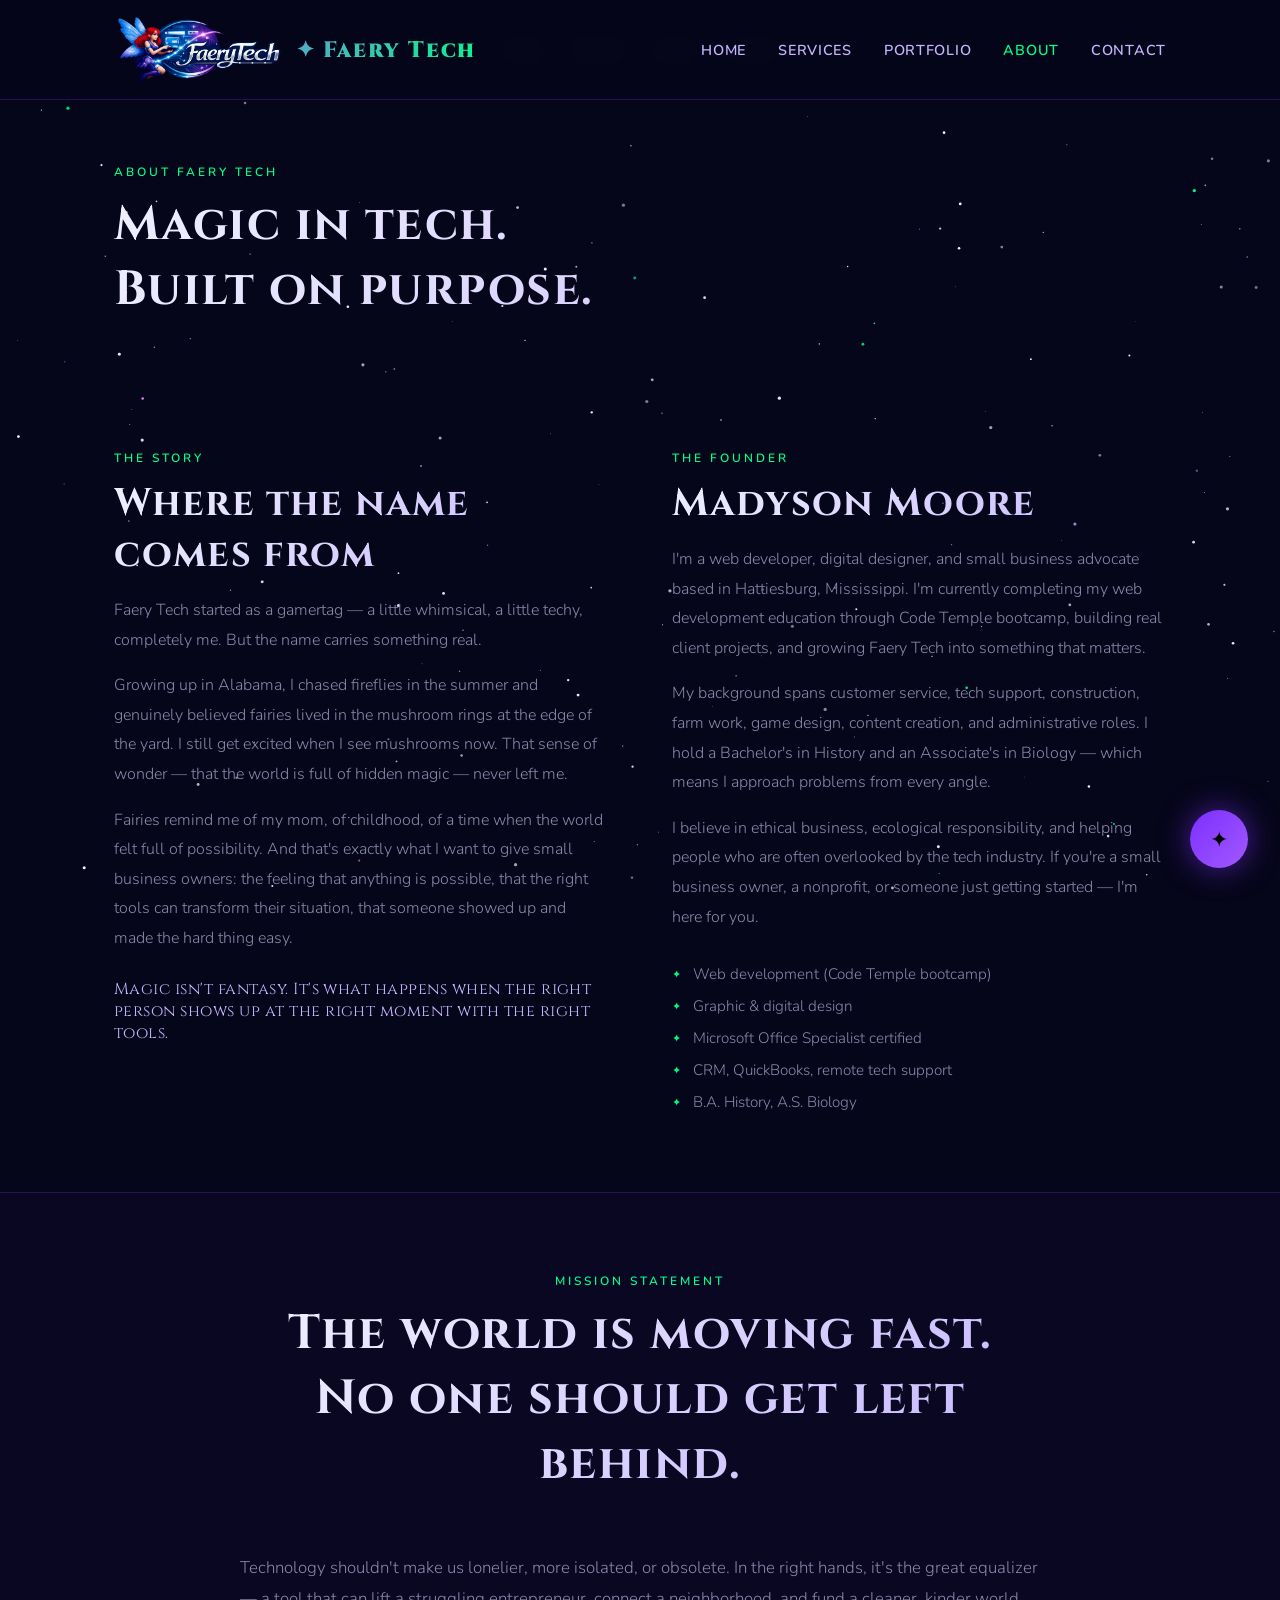
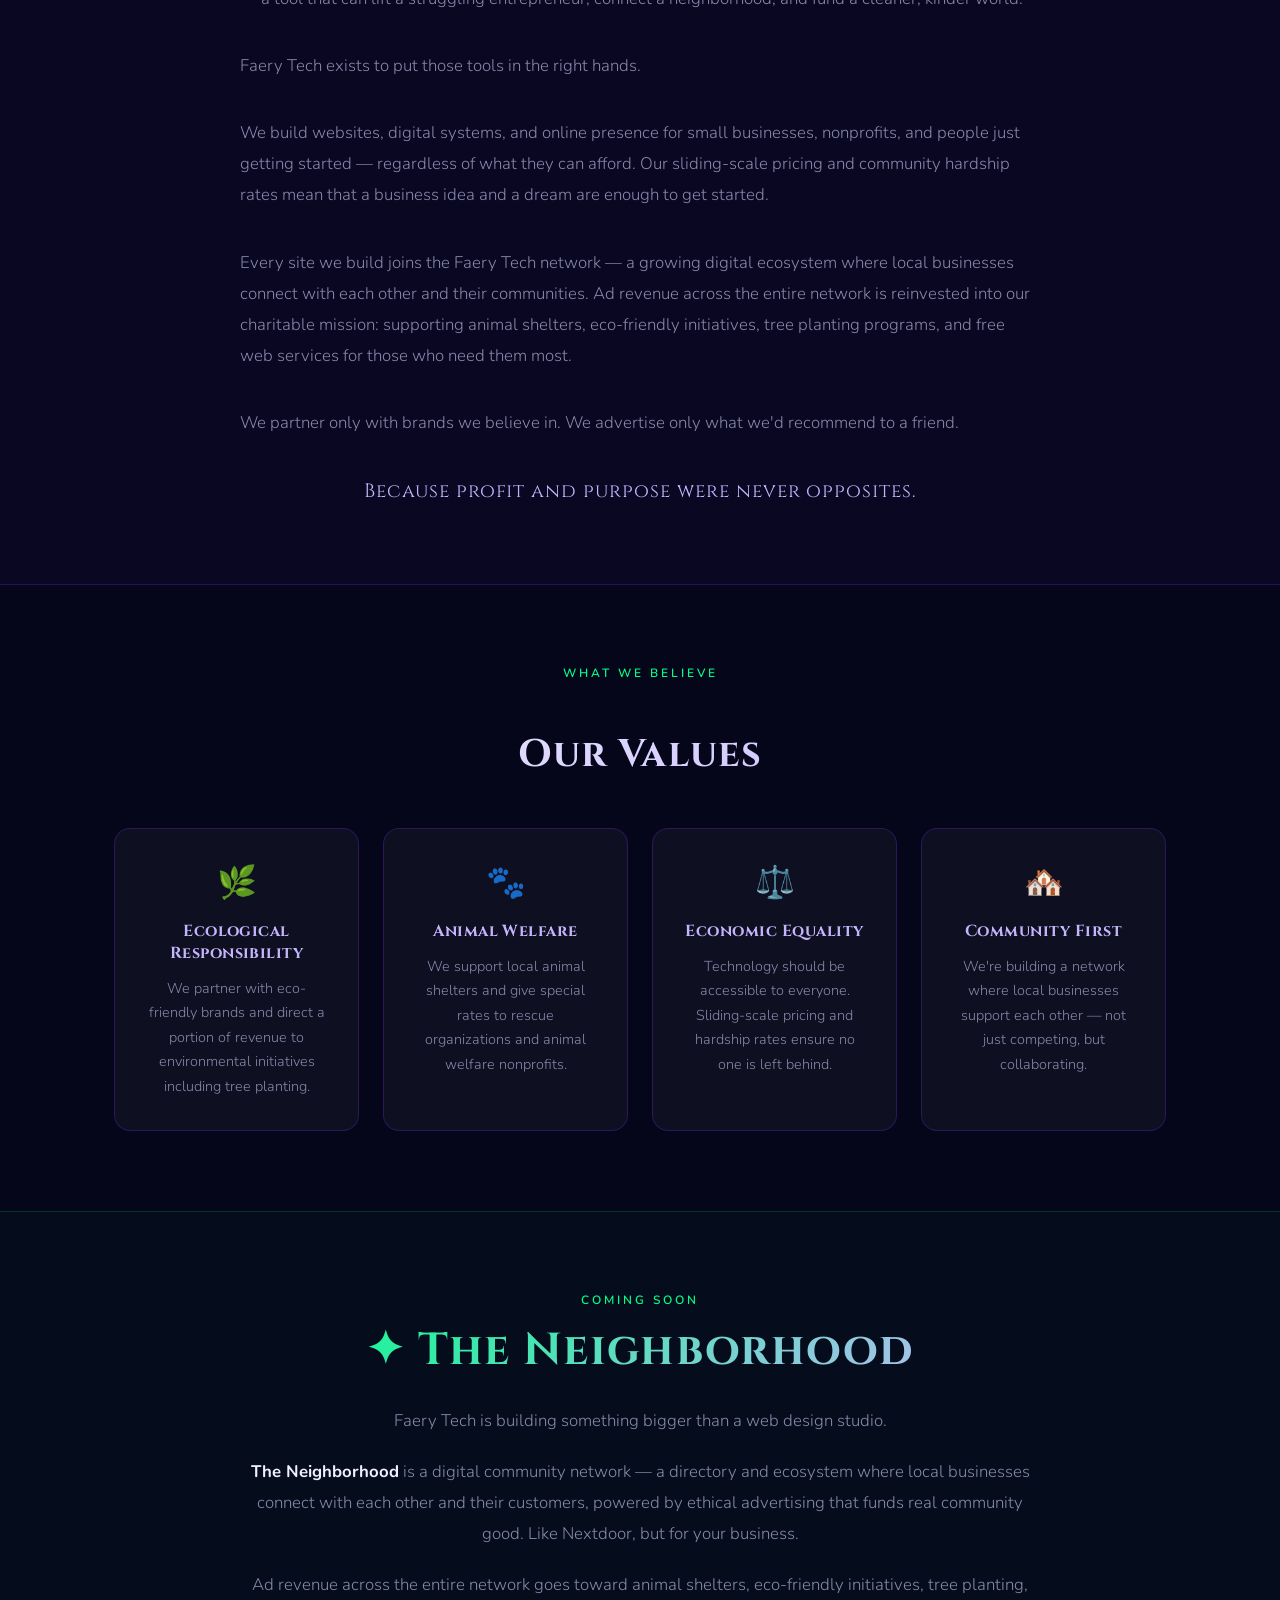
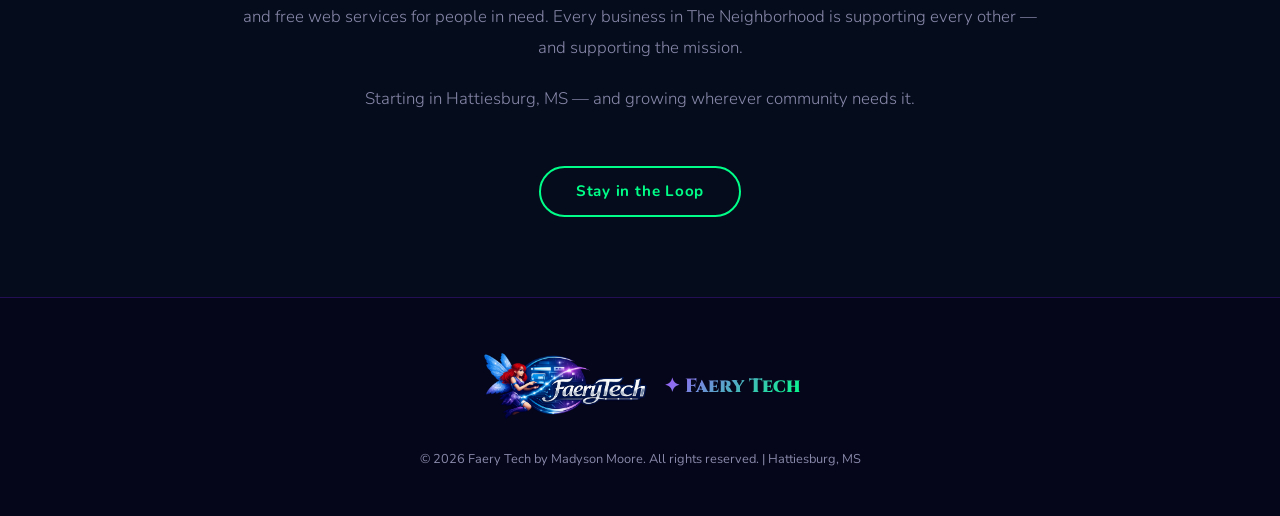
==== commit 79aa2e7b: "added seo" ====
--- a/about.html
+++ b/about.html
@@ -8,6 +8,7 @@
   <link rel="preconnect" href="https://fonts.gstatic.com" crossorigin>
   <link href="https://fonts.googleapis.com/css2?family=Cinzel:wght@400;600;900&family=Nunito:wght@300;400;600;700&display=swap" rel="stylesheet">
   <link rel="stylesheet" href="styles.css">
+  <meta name="description" content="Faery Tech is a web design studio run by Madyson Moore in Hattiesburg, MS. Built on the belief that technology should be accessible to everyone.">
 </head>
 <body>
 
--- a/styles.css
+++ b/styles.css
@@ -555,4 +555,119 @@
       content: ''; flex: 1; height: 1px;
       background: rgba(0,255,136,0.2);
     }
-  +   
+    /* ── Services page styles ── */
+    .pricing-grid {
+      display: grid; grid-template-columns: repeat(auto-fit, minmax(280px, 1fr));
+      gap: 1.5rem; margin-top: 3rem;
+    }
+    .pricing-card {
+      background: var(--card-bg); border: 1px solid var(--card-border);
+      border-radius: 20px; padding: 2rem;
+      display: flex; flex-direction: column;
+      transition: transform 0.25s, border-color 0.25s, box-shadow 0.25s;
+    }
+    .pricing-card:hover       { transform: translateY(-6px); border-color: var(--purple-glow); box-shadow: 0 0 40px rgba(123,47,255,0.2); }
+    .pricing-card.featured    { border-color: var(--green); background: rgba(0,255,136,0.04); box-shadow: 0 0 40px rgba(0,255,136,0.1); }
+    .pricing-card.featured:hover { border-color: var(--green); box-shadow: 0 0 60px rgba(0,255,136,0.2); }
+    .pricing-card.featured-wide { grid-column: span 2; display: block; }
+
+    .featured-badge { display: inline-block; font-size: 0.7rem; font-weight: 700; letter-spacing: 0.15em; text-transform: uppercase; color: var(--space); background: var(--green); padding: 0.25rem 0.75rem; border-radius: 50px; margin-bottom: 1rem; }
+    .pricing-icon   { font-size: 2rem; margin-bottom: 1rem; }
+    .pricing-icon--mt { margin-top: 1rem; }
+    .pricing-card h3 { font-size: 1.1rem; color: var(--lavender); margin-bottom: 0.5rem; }
+    .price          { font-family: 'Cinzel', serif; font-size: 2rem; font-weight: 900; color: var(--star-white); margin: 0.75rem 0; }
+    .price span     { font-size: 1rem; color: var(--muted); font-family: 'Nunito', sans-serif; font-weight: 300; }
+    .description    { color: var(--muted); font-size: 0.9rem; line-height: 1.7; font-weight: 300; margin-bottom: 1.5rem; }
+
+    .feature-list   { list-style: none; display: flex; flex-direction: column; gap: 0.6rem; margin-bottom: 2rem; flex: 1; }
+    .feature-list li { font-size: 0.88rem; color: var(--muted); display: flex; align-items: flex-start; gap: 0.6rem; font-weight: 300; }
+    .feature-list li::before { content: '✦'; color: var(--green); font-size: 0.65rem; flex-shrink: 0; margin-top: 0.2rem; }
+
+    .service-section         { padding-top: 4rem; border-top: 1px solid var(--card-border); margin-top: 4rem; }
+    .service-section--first  { border-top: none; margin-top: 0; padding-top: 0; }
+
+    .wide-card-inner { display: grid; grid-template-columns: 1fr 1fr; gap: 2rem; align-items: start; }
+    .wide-card-cta   { margin-top: 1rem; }
+
+    .hardship-box {
+      background: rgba(0,255,136,0.04); border: 1px solid rgba(0,255,136,0.2);
+      border-radius: 20px; padding: 2.5rem; margin-top: 3rem;
+      display: grid; grid-template-columns: 1fr 1fr; gap: 2rem; align-items: center;
+    }
+    .hardship-box h3 { font-size: 1.3rem; color: var(--green); margin-bottom: 1rem; }
+    .hardship-box p  { color: var(--muted); font-size: 0.95rem; line-height: 1.7; font-weight: 300; }
+    .hardship-box p + p { margin-top: 1rem; }
+    .hardship-right  { text-align: center; }
+    .hardship-quote  { color: var(--lavender); font-family: 'Cinzel', serif; font-size: 1rem; margin-bottom: 1.5rem; line-height: 1.6; }
+
+    @media (max-width: 768px) {
+      .hardship-box        { grid-template-columns: 1fr; }
+      .pricing-card.featured-wide { grid-column: span 1; }
+      .wide-card-inner     { grid-template-columns: 1fr; }
+    }
+ 
+    /* ── Portfolio page styles ── */
+    .port-hero           { padding: 8rem 0 4rem; text-align: center; }
+    .port-hero h1 {
+      font-size: clamp(2rem, 5vw, 3.2rem);
+      background: linear-gradient(135deg, var(--star-white), var(--lavender));
+      -webkit-background-clip: text; -webkit-text-fill-color: transparent;
+      background-clip: text; margin-bottom: 1rem;
+    }
+    .port-hero p         { color: var(--muted); font-size: 1rem; font-weight: 300; max-width: 480px; margin: 0 auto; line-height: 1.75; }
+    .port-eyebrow        { font-size: 0.72rem; font-weight: 700; letter-spacing: 0.22em; text-transform: uppercase; color: var(--green); margin-bottom: 1rem; }
+
+    .cat-label           { font-size: 0.7rem; font-weight: 700; letter-spacing: 0.25em; text-transform: uppercase; color: var(--green); margin-bottom: 0.6rem; display: block; }
+    .cat-title           { font-family: 'Cinzel', serif; font-size: clamp(1.3rem, 2.5vw, 1.8rem); background: linear-gradient(135deg, var(--star-white), var(--lavender)); -webkit-background-clip: text; -webkit-text-fill-color: transparent; background-clip: text; margin-bottom: 2rem; }
+    .port-section        { padding: 3.5rem 0; border-top: 1px solid var(--card-border); }
+
+    .web-grid            { display: grid; grid-template-columns: repeat(auto-fit, minmax(300px, 1fr)); gap: 1.5rem; }
+    .web-card            { background: rgba(255,255,255,0.03); border: 1px solid var(--card-border); border-radius: 14px; overflow: hidden; transition: transform 0.25s, border-color 0.25s, box-shadow 0.25s; text-decoration: none; color: inherit; display: block; }
+    .web-card:hover      { transform: translateY(-6px); border-color: var(--purple-glow); box-shadow: 0 0 36px rgba(123,47,255,0.2); }
+    .web-card--live      { border-color: rgba(0,255,136,0.3); }
+    .web-card--live:hover { border-color: var(--green); box-shadow: 0 0 36px rgba(0,255,136,0.2); }
+    .web-card img        { width: 100%; aspect-ratio: 16/9; object-fit: cover; display: block; background: rgba(123,47,255,0.1); min-height: 170px; }
+    .web-card-info       { padding: 1.25rem; }
+    .web-card-info h3    { font-family: 'Cinzel', serif; font-size: 0.95rem; color: var(--lavender); margin-bottom: 0.35rem; }
+    .web-card-info p     { color: var(--muted); font-size: 0.82rem; line-height: 1.6; font-weight: 300; }
+    .web-card-tags       { display: flex; gap: 0.5rem; flex-wrap: wrap; margin-top: 0.75rem; }
+    .tag-pill            { font-size: 0.65rem; font-weight: 700; letter-spacing: 0.1em; text-transform: uppercase; padding: 0.2rem 0.6rem; border-radius: 50px; border: 1px solid var(--card-border); color: var(--muted); }
+    .tag-pill.green      { border-color: var(--green); color: var(--green); }
+    .tag-pill.purple     { border-color: var(--purple-glow); color: var(--purple-glow); }
+    .tag-pill.live       { border-color: var(--green); color: var(--space); background: var(--green); }
+
+    .link-grid           { display: grid; grid-template-columns: repeat(auto-fit, minmax(240px, 1fr)); gap: 1.25rem; }
+    .link-card           { background: rgba(255,255,255,0.03); border: 1px solid var(--card-border); border-radius: 14px; padding: 1.75rem; transition: transform 0.2s, border-color 0.2s, box-shadow 0.2s; text-decoration: none; color: inherit; display: flex; flex-direction: column; gap: 0.75rem; }
+    .link-card:hover     { transform: translateY(-5px); border-color: var(--purple-glow); box-shadow: 0 0 28px rgba(123,47,255,0.18); }
+    .link-card .lc-icon  { font-size: 2rem; }
+    .link-card h3        { font-family: 'Cinzel', serif; font-size: 0.95rem; color: var(--lavender); }
+    .link-card p         { color: var(--muted); font-size: 0.83rem; line-height: 1.65; font-weight: 300; }
+    .link-card .lc-arrow { margin-top: auto; font-size: 0.75rem; font-weight: 700; letter-spacing: 0.1em; text-transform: uppercase; color: var(--green); }
+
+    .coming-soon         { background: rgba(255,255,255,0.02); border: 1px dashed rgba(123,47,255,0.3); border-radius: 14px; padding: 2rem; text-align: center; color: var(--muted); }
+    .coming-soon .cs-icon { font-size: 1.8rem; margin-bottom: 0.75rem; }
+    .coming-soon h3      { font-family: 'Cinzel', serif; font-size: 0.92rem; color: rgba(196,181,253,0.5); margin-bottom: 0.4rem; }
+    .coming-soon p       { font-size: 0.78rem; line-height: 1.6; font-weight: 300; color: rgba(136,136,170,0.6); }
+    .coming-soon--left   { text-align: left; padding: 1.75rem; }
+
+    .port-cta            { padding: 3rem 0 5rem; text-align: center; }
+    .port-cta-eyebrow    { font-size: 0.72rem; font-weight: 700; letter-spacing: 0.22em; text-transform: uppercase; color: var(--green); margin-bottom: 0.75rem; }
+    .port-cta-title {
+      font-family: 'Cinzel', serif; font-size: clamp(1.5rem, 3vw, 2.2rem);
+      background: linear-gradient(135deg, var(--star-white), var(--lavender));
+      -webkit-background-clip: text; -webkit-text-fill-color: transparent;
+      background-clip: text; margin-bottom: 1.5rem;
+    }
+
+    /* ── Section divider labels ── */
+    .grid-divider {
+      font-size: 0.7rem; font-weight: 700; letter-spacing: 0.2em;
+      text-transform: uppercase; color: var(--green);
+      margin-bottom: 1rem; margin-top: 2.5rem;
+      display: flex; align-items: center; gap: 1rem;
+    }
+    .grid-divider::after {
+      content: ''; flex: 1; height: 1px;
+      background: rgba(0,255,136,0.2);
+    }
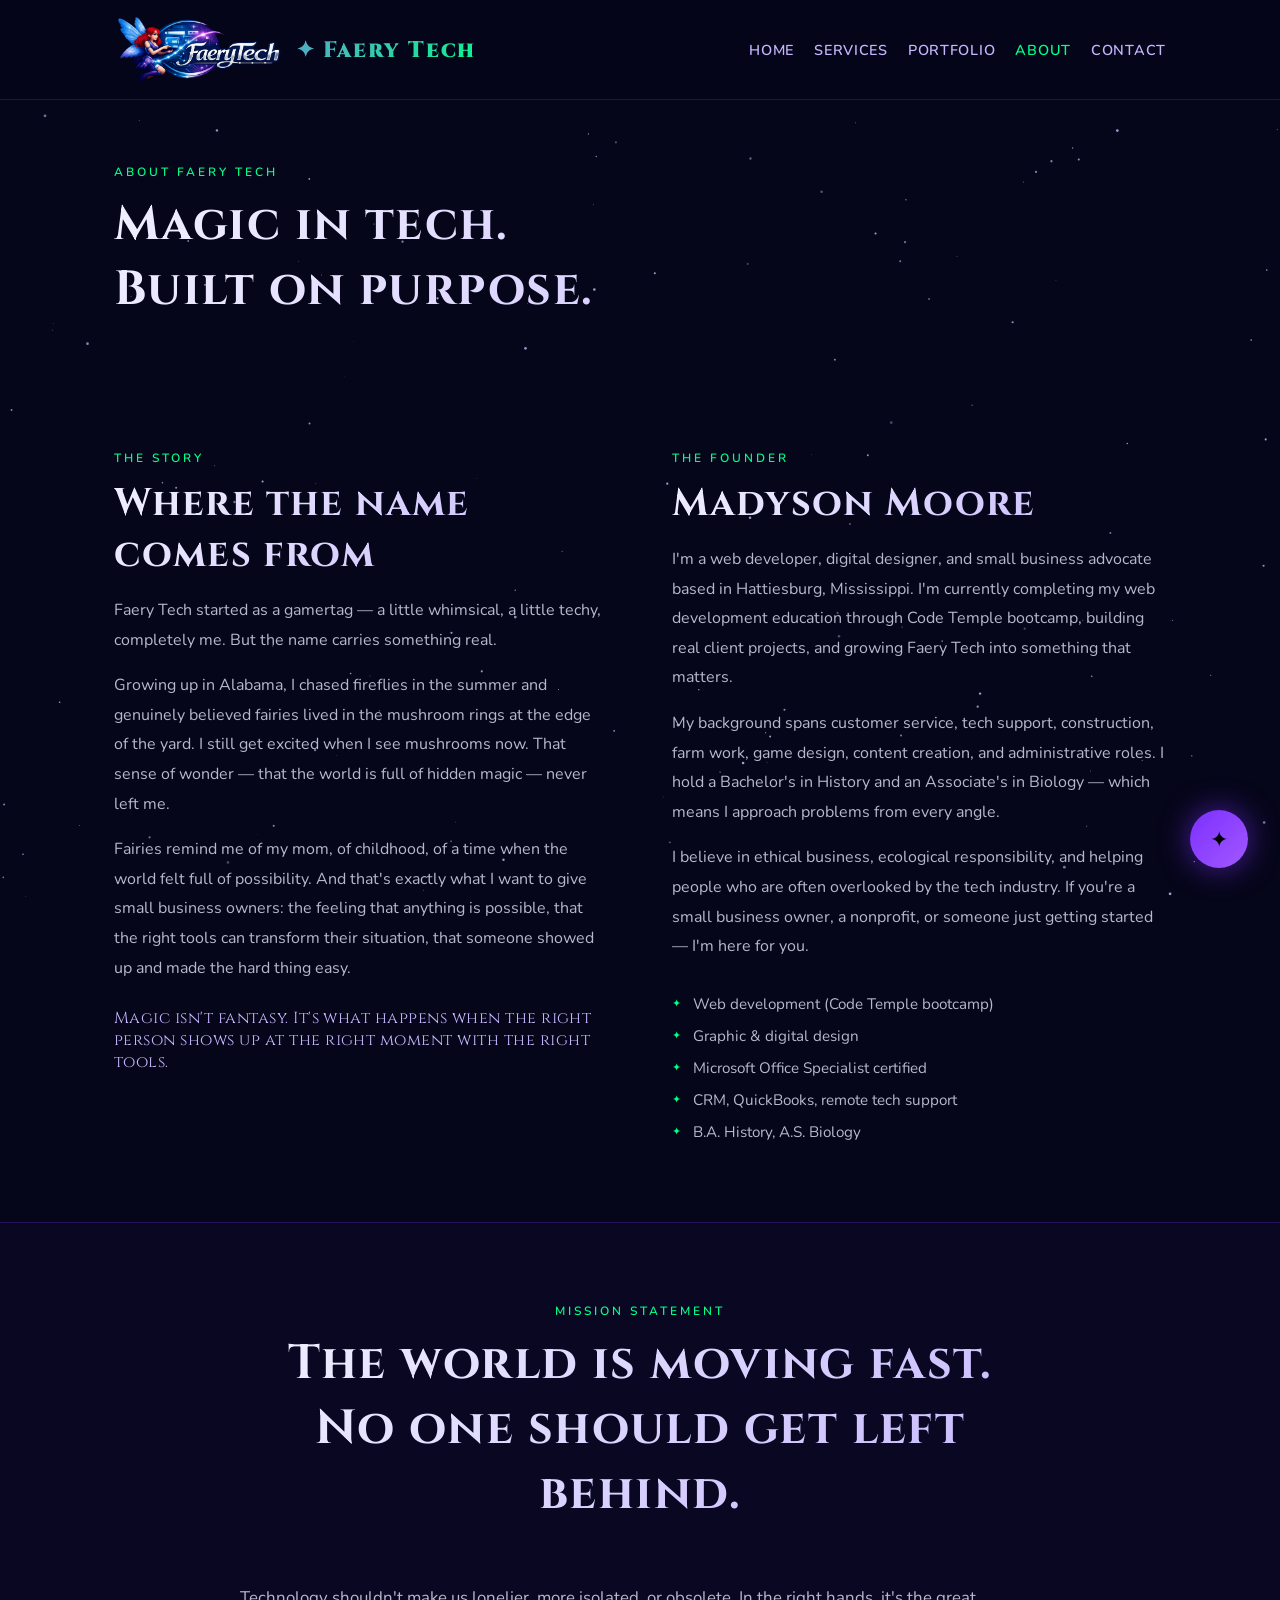
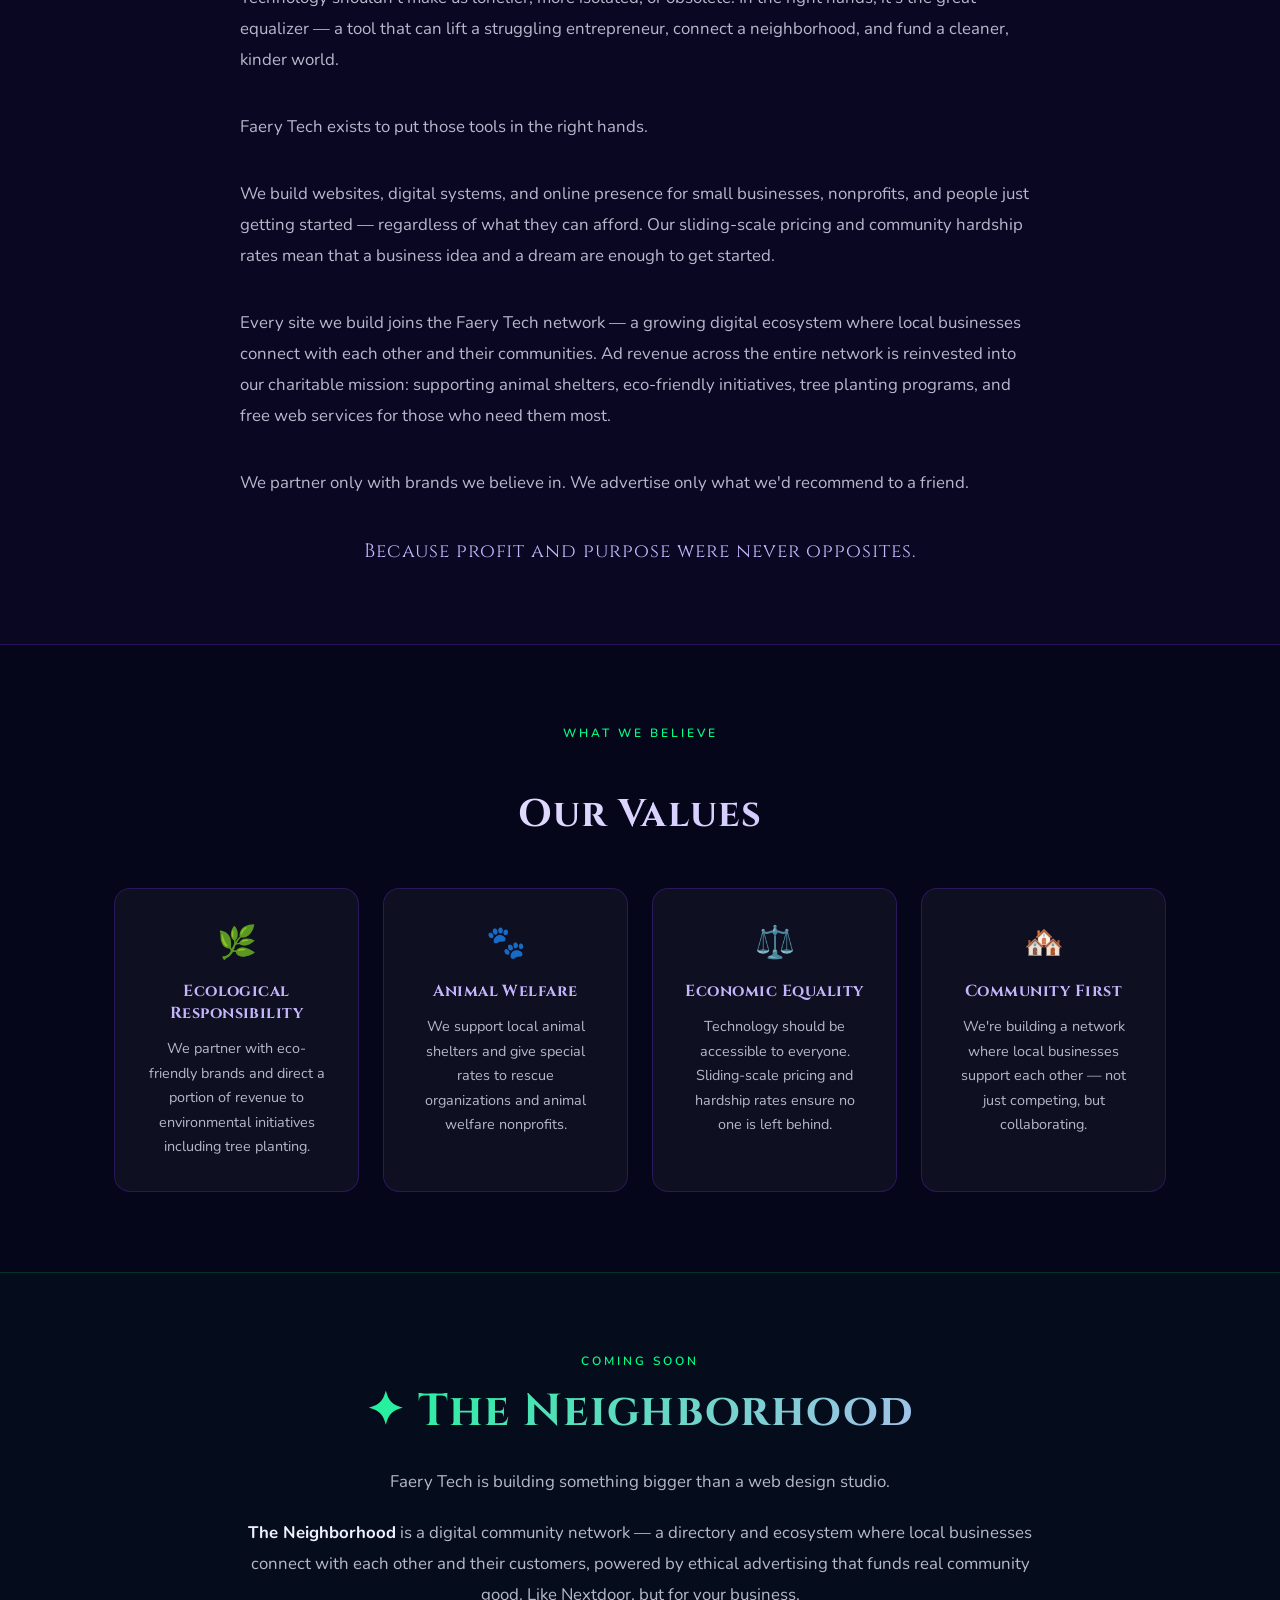
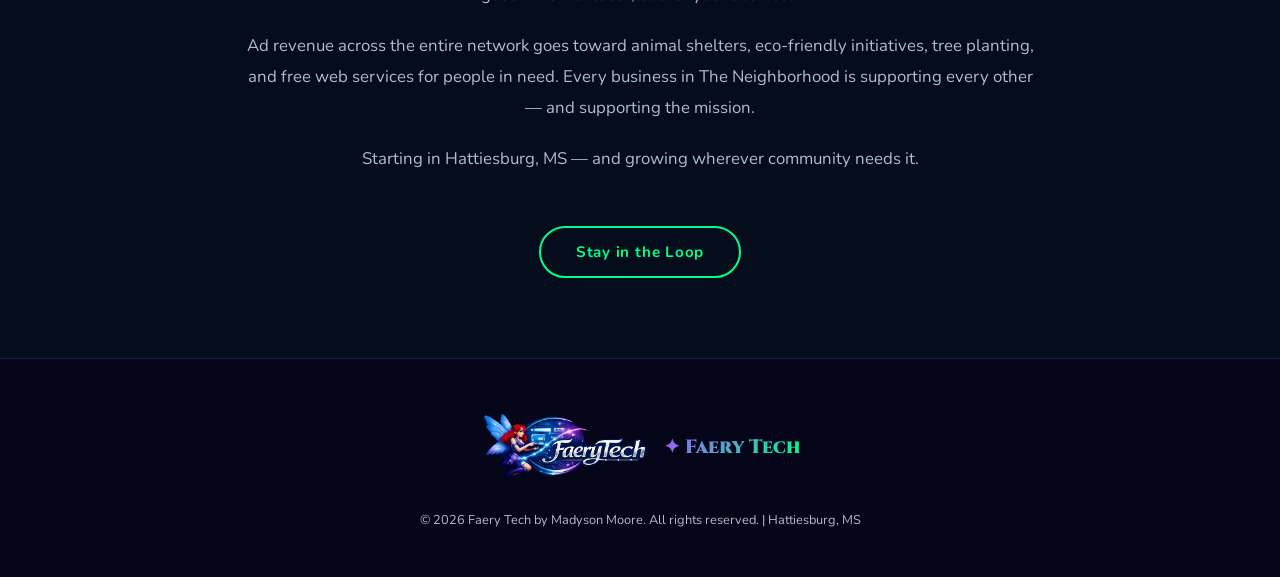
==== commit b664c559: "darkened text, added nav burger" ====
--- a/about.html
+++ b/about.html
@@ -27,6 +27,11 @@
       <li><a href="about.html" class="active">About</a></li>
       <li><a href="contact.html">Contact</a></li>
     </ul>
+    <button class="nav-hamburger" aria-label="Toggle navigation">
+  <span></span>
+  <span></span>
+  <span></span>
+</button>
   </div>
 </nav>
 
--- a/styles.css
+++ b/styles.css
@@ -3,6 +3,7 @@
    Shared across all pages
    ============================================================ */
 
+/* ── CSS Variables ── */
 :root {
   --space:        #06061a;
   --deep:         #0d0d2b;
@@ -12,11 +13,12 @@
   --green-dim:    #00cc6a;
   --lavender:     #c4b5fd;
   --star-white:   #f0f0ff;
-  --muted:        #8888aa;
+  --muted:        #b8b8cc;
   --card-bg:      rgba(255, 255, 255, 0.04);
   --card-border:  rgba(123, 47, 255, 0.25);
 }
 
+/* ── Reset & Base ── */
 *, *::before, *::after { box-sizing: border-box; margin: 0; padding: 0; }
 
 html { scroll-behavior: smooth; }
@@ -27,6 +29,7 @@
   color: var(--star-white);
   overflow-x: hidden;
   padding-top: 100px;
+  font-size: 1.05rem;
 }
 
 h1, h2, h3, h4 { font-family: 'Cinzel', serif; letter-spacing: 0.03em; }
@@ -41,22 +44,22 @@
   padding: 0 1.5rem;
 }
 
-/* ── UTILITIES ── */
-.text-center  { text-align: center; }
-.text-left    { text-align: left; }
-.mt-1  { margin-top: 1rem; }
-.mt-2  { margin-top: 2rem; }
-.mt-3  { margin-top: 3rem; }
-
-/* ── STARFIELD ── */
+/* ── Utilities ── */
+.text-center { text-align: center; }
+.text-left   { text-align: left; }
+.mt-1 { margin-top: 1rem; }
+.mt-2 { margin-top: 2rem; }
+.mt-3 { margin-top: 3rem; }
+
+/* ── Starfield ── */
 #starfield { position: fixed; inset: 0; z-index: 0; pointer-events: none; }
 nav, main, footer { position: relative; z-index: 1; }
 
-/* ── NAVBAR ── */
+/* ── Navbar ── */
 nav {
   position: fixed; top: 0; left: 0; right: 0;
   height: auto; min-height: 100px; padding: 0.5rem 0;
-  background: rgba(6, 6, 26, 0.9);
+  background: rgba(6, 6, 26, 0.95);
   backdrop-filter: blur(12px);
   border-bottom: 1px solid var(--card-border);
   display: flex; align-items: center; z-index: 100;
@@ -65,6 +68,7 @@
 .nav-inner {
   display: flex; align-items: center; justify-content: space-between;
   width: 100%; max-width: 1100px; margin: 0 auto; padding: 0 1.5rem;
+  flex-wrap: wrap; gap: 0.5rem;
 }
 
 .nav-brand {
@@ -73,9 +77,9 @@
   background: linear-gradient(135deg, var(--purple-glow), var(--green));
   -webkit-background-clip: text; -webkit-text-fill-color: transparent;
   background-clip: text; letter-spacing: 0.08em;
-}
-
-/* Logo — no circle, transparent, scales naturally */
+  flex-shrink: 0;
+}
+
 .nav-brand img {
   height: 80px;
   width: auto;
@@ -83,15 +87,22 @@
   flex-shrink: 0;
 }
 
-.nav-links { display: flex; gap: 2rem; list-style: none; }
+.nav-links {
+  display: flex;
+  flex-wrap: wrap;
+  gap: 0.5rem 1.25rem;
+  list-style: none;
+  align-items: center;
+}
 
 .nav-links a {
   font-size: 0.9rem; font-weight: 600; color: var(--lavender);
   letter-spacing: 0.05em; text-transform: uppercase; transition: color 0.2s;
 }
-.nav-links a:hover, .nav-links a.active { color: var(--green); }
-
-/* ── BUTTONS ── */
+.nav-links a:hover,
+.nav-links a.active { color: var(--green); }
+
+/* ── Buttons ── */
 .btn-primary {
   display: inline-block; padding: 0.85rem 2.2rem;
   background: linear-gradient(135deg, var(--purple), var(--purple-glow));
@@ -121,13 +132,10 @@
 }
 .btn-green:hover { transform: translateY(-2px); box-shadow: 0 0 50px rgba(0, 255, 136, 0.6); }
 
-/* Small button modifier */
-.btn-sm { font-size: 0.8rem; padding: 0.5rem 1rem; }
-
-/* Button group */
+.btn-sm    { font-size: 0.8rem; padding: 0.5rem 1rem; }
 .btn-group { display: flex; gap: 0.75rem; flex-wrap: wrap; }
 
-/* ── SECTION LABELS ── */
+/* ── Section Labels ── */
 .section-label {
   font-size: 0.75rem; font-weight: 600; letter-spacing: 0.25em;
   text-transform: uppercase; color: var(--green); margin-bottom: 0.75rem;
@@ -137,31 +145,31 @@
   background: linear-gradient(135deg, var(--star-white), var(--lavender));
   -webkit-background-clip: text; -webkit-text-fill-color: transparent; background-clip: text;
 }
-.section-title--lg  { font-size: clamp(2rem, 4vw, 3rem); }
-.section-title--xl  { font-size: clamp(1.8rem, 3.5vw, 2.8rem); }
+.section-title--lg { font-size: clamp(2rem, 4vw, 3rem); }
+.section-title--xl { font-size: clamp(1.8rem, 3.5vw, 2.8rem); }
 .section-sub {
   color: var(--muted); font-size: 1rem; line-height: 1.7;
-  font-weight: 300; max-width: 560px;
+  font-weight: 400; max-width: 560px;
 }
 .section-sub--wide { max-width: 600px; }
 .section-cta { text-align: center; margin-top: 3rem; }
 
-/* ── BODY TEXT ── */
+/* ── Body Text ── */
 .body-text {
-  color: var(--muted); font-size: 1rem; line-height: 1.85; font-weight: 300; margin-top: 1rem;
+  color: var(--muted); font-size: 1rem; line-height: 1.85; font-weight: 400; margin-top: 1rem;
 }
 .body-text--lg { font-size: 1.05rem; }
 .body-text--mb { margin-bottom: 1.25rem; }
 
-/* ── TAGLINES ── */
+/* ── Taglines ── */
 .tagline-cinzel {
   color: var(--lavender); font-family: 'Cinzel', serif;
   letter-spacing: 0.05em; margin-top: 2rem;
 }
-.tagline-cinzel--sm  { font-size: 1rem; margin-top: 1.5rem; letter-spacing: 0.03em; }
-.tagline-cinzel--lg  { font-size: 1.2rem; margin-top: 2.5rem; }
-
-/* ── CARDS ── */
+.tagline-cinzel--sm { font-size: 1rem; margin-top: 1.5rem; letter-spacing: 0.03em; }
+.tagline-cinzel--lg { font-size: 1.2rem; margin-top: 2.5rem; }
+
+/* ── Cards ── */
 .card {
   background: var(--card-bg); border: 1px solid var(--card-border);
   border-radius: 16px; padding: 2rem;
@@ -171,23 +179,23 @@
   transform: translateY(-6px); border-color: var(--purple-glow);
   box-shadow: 0 0 40px rgba(123, 47, 255, 0.2);
 }
-.card--green-border  { border-color: rgba(0, 255, 136, 0.3); }
-.card--center        { text-align: center; }
-
-.card-icon    { font-size: 2rem; margin-bottom: 1rem; }
-.card-icon--lg { font-size: 1.5rem; margin-bottom: 0.5rem; }
-.card-heading { font-size: 1rem; color: var(--lavender); margin-bottom: 0.75rem; }
-.card-heading--green { color: var(--green); margin-bottom: 0.4rem; font-size: 0.95rem; }
+.card--green-border { border-color: rgba(0, 255, 136, 0.3); }
+.card--center       { text-align: center; }
+
+.card-icon              { font-size: 2rem; margin-bottom: 1rem; }
+.card-icon--lg          { font-size: 1.5rem; margin-bottom: 0.5rem; }
+.card-heading           { font-size: 1rem; color: var(--lavender); margin-bottom: 0.75rem; }
+.card-heading--green    { color: var(--green); margin-bottom: 0.4rem; font-size: 0.95rem; }
 .card-heading--lavender { color: var(--lavender); margin-bottom: 0.4rem; font-size: 0.95rem; }
-.card-body  { color: var(--muted); font-size: 0.9rem; line-height: 1.7; font-weight: 300; }
-.card-body--sm { font-size: 0.85rem; font-weight: 300; }
+.card-body    { color: var(--muted); font-size: 0.9rem; line-height: 1.7; font-weight: 400; }
+.card-body--sm { font-size: 0.85rem; font-weight: 400; }
 .card-link {
   display: inline-block; margin-top: 1rem;
   font-size: 0.8rem; color: var(--green); font-weight: 700;
   letter-spacing: 0.1em; text-transform: uppercase;
 }
 
-/* ── GRIDS ── */
+/* ── Grids ── */
 .services-grid {
   display: grid; grid-template-columns: repeat(auto-fit, minmax(260px, 1fr));
   gap: 1.5rem; margin-top: 3rem;
@@ -203,10 +211,10 @@
   display: grid; grid-template-columns: 1fr 1.4fr; gap: 4rem; align-items: start;
 }
 
-/* ── PAGE HERO ── */
+/* ── Page Hero (inner pages) ── */
 .page-hero { padding: 4rem 0 2rem; }
 
-/* ── HERO (home) ── */
+/* ── Hero (home) ── */
 .hero {
   min-height: calc(100vh - 100px);
   display: flex; align-items: center;
@@ -227,10 +235,10 @@
 }
 .hero-body {
   font-size: 1.15rem; color: var(--muted); line-height: 1.75;
-  margin-bottom: 2.5rem; font-weight: 300;
-}
-.hero-cta { display: flex; gap: 1rem; flex-wrap: wrap; }
-.hero-orb {
+  margin-bottom: 2.5rem; font-weight: 400;
+}
+.hero-cta  { display: flex; gap: 1rem; flex-wrap: wrap; }
+.hero-orb  {
   position: absolute; right: -5%; top: 50%; transform: translateY(-50%);
   width: 420px; height: 420px; border-radius: 50%;
   background: radial-gradient(circle at 40% 40%, var(--purple) 0%, transparent 70%);
@@ -238,39 +246,37 @@
   animation: pulse 6s ease-in-out infinite;
 }
 
-/* ── MISSION BAND ── */
+/* ── Mission Band ── */
 .mission-band {
   background: rgba(123, 47, 255, 0.04);
   border-top: 1px solid var(--card-border);
   border-bottom: 1px solid var(--card-border);
 }
-.mission-inner {
-  max-width: 780px; margin: 0 auto; text-align: center;
-}
+.mission-inner     { max-width: 780px; margin: 0 auto; text-align: center; }
 .mission-inner--lg { max-width: 800px; margin: 0 auto; text-align: center; }
-.mission-title { text-align: center; font-size: clamp(1.4rem, 3vw, 2rem); }
-.mission-content {
+.mission-title     { text-align: center; font-size: clamp(1.4rem, 3vw, 2rem); }
+.mission-content   {
   text-align: left; margin-top: 2.5rem;
   display: flex; flex-direction: column; gap: 1.25rem;
 }
 
-/* ── CONTACT CARDS ── */
+/* ── Contact Cards ── */
 .contact-cards {
   display: flex; flex-direction: column; gap: 1.5rem; margin-top: 1.5rem;
 }
 
-/* ── FOUNDER LIST ── */
+/* ── Founder List ── */
 .founder-list {
   list-style: none; margin-top: 2rem;
   display: flex; flex-direction: column; gap: 0.75rem;
 }
 .founder-list li {
   display: flex; align-items: center; gap: 0.75rem;
-  color: var(--muted); font-size: 0.95rem; font-weight: 300;
+  color: var(--muted); font-size: 0.95rem; font-weight: 400;
 }
 .founder-list li .bullet { color: var(--green); font-size: 0.7rem; }
 
-/* ── NEIGHBORHOOD SECTION ── */
+/* ── Neighborhood Section ── */
 .neighborhood-band {
   background: rgba(0, 255, 136, 0.03);
   border-top: 1px solid rgba(0, 255, 136, 0.15);
@@ -283,9 +289,9 @@
   font-family: 'Cinzel', serif;
 }
 .text-highlight { color: var(--star-white); }
-.label-green { color: var(--green); }
-
-/* ── FOOTER ── */
+.label-green    { color: var(--green); }
+
+/* ── Footer ── */
 footer {
   border-top: 1px solid var(--card-border);
   padding: 3rem 0; text-align: center;
@@ -302,38 +308,36 @@
   background: linear-gradient(135deg, var(--purple-glow), var(--green));
   -webkit-background-clip: text; -webkit-text-fill-color: transparent; background-clip: text;
 }
-/* Footer logo — matches nav, no circle */
 .footer-inner img {
-  height: 80px;
-  width: auto;
-  background: transparent;
+  height: 80px; width: auto; background: transparent;
 }
 .footer-links { display: flex; gap: 2rem; flex-wrap: wrap; justify-content: center; }
 .footer-links a { color: var(--muted); font-size: 0.85rem; transition: color 0.2s; }
 .footer-links a:hover { color: var(--green); }
 footer .copyright { color: var(--muted); font-size: 0.8rem; }
 
-/* ── NEIGHBORHOOD TEASER (home page) ── */
+/* ── Neighborhood Teaser (home) ── */
 .neighborhood-teaser {
   background: linear-gradient(135deg, rgba(0,255,136,0.05), rgba(123,47,255,0.08));
   border: 1px solid rgba(0, 255, 136, 0.2);
-  border-radius: 20px; padding: 3rem; text-align: center;
-  margin-top: 2rem;
+  border-radius: 20px; padding: 3rem; text-align: center; margin-top: 2rem;
 }
 .neighborhood-teaser h3 {
   font-size: clamp(1.4rem, 2.5vw, 2rem); margin-bottom: 1rem;
   background: linear-gradient(135deg, var(--green), var(--lavender));
   -webkit-background-clip: text; -webkit-text-fill-color: transparent; background-clip: text;
 }
-.neighborhood-teaser p { color: var(--muted); max-width: 520px; margin: 0 auto 2rem; line-height: 1.7; }
-
-/* ── SPARKLE ── */
+.neighborhood-teaser p {
+  color: var(--muted); max-width: 520px; margin: 0 auto 2rem; line-height: 1.7;
+}
+
+/* ── Sparkle ── */
 .sparkle {
   position: fixed; pointer-events: none; border-radius: 50%;
   animation: sparkle-fade 0.7s ease forwards; z-index: 9999;
 }
 
-/* ── ANIMATIONS ── */
+/* ── Animations ── */
 @keyframes fadeUp {
   from { opacity: 0; transform: translateY(24px); }
   to   { opacity: 1; transform: translateY(0); }
@@ -351,7 +355,7 @@
   50%       { box-shadow: 0 0 50px rgba(162, 89, 255, 0.9); }
 }
 
-/* ── FORMS ── */
+/* ── Forms ── */
 .form-wrap {
   background: var(--card-bg); border: 1px solid var(--card-border);
   border-radius: 20px; padding: 2.5rem;
@@ -377,13 +381,13 @@
   border-color: var(--purple-glow);
   box-shadow: 0 0 0 3px rgba(123, 47, 255, 0.15);
 }
-.form-group textarea { resize: vertical; min-height: 120px; }
-.form-group textarea--lg { min-height: 150px; }
+.form-group textarea      { resize: vertical; min-height: 120px; }
+.form-group textarea--lg  { min-height: 150px; }
 .form-group select option { background: var(--deep); }
-.form-row { display: grid; grid-template-columns: 1fr 1fr; gap: 1rem; }
+.form-row    { display: grid; grid-template-columns: 1fr 1fr; gap: 1rem; }
 .form-submit { width: 100%; font-size: 1rem; padding: 1rem; }
 
-/* ── CHAT WIDGET ── */
+/* ── Chat Widget ── */
 #chat-toggle {
   position: fixed; bottom: 2rem; right: 2rem;
   width: 58px; height: 58px; border-radius: 50%;
@@ -420,7 +424,7 @@
   display: flex; align-items: center; justify-content: center;
   font-size: 0.9rem; flex-shrink: 0;
 }
-.chat-title { font-family: 'Cinzel', serif; font-size: 0.85rem; font-weight: 600; color: #c4b5fd; }
+.chat-title    { font-family: 'Cinzel', serif; font-size: 0.85rem; font-weight: 600; color: #c4b5fd; }
 .chat-subtitle { font-size: 0.72rem; color: #8888aa; margin-top: 0.1rem; }
 
 #chat-messages {
@@ -477,197 +481,186 @@
   display: flex; align-items: center; justify-content: center;
   flex-shrink: 0; transition: transform 0.15s, box-shadow 0.15s;
 }
-#chat-send:hover { transform: scale(1.1); box-shadow: 0 0 20px rgba(123,47,255,0.6); }
+#chat-send:hover    { transform: scale(1.1); box-shadow: 0 0 20px rgba(123,47,255,0.6); }
 #chat-send:disabled { opacity: 0.4; cursor: not-allowed; transform: none; }
 
-/* ── RESPONSIVE ── */
+/* ── Portfolio page ── */
+.port-hero         { padding: 8rem 0 4rem; text-align: center; }
+.port-hero h1 {
+  font-size: clamp(2rem, 5vw, 3.2rem);
+  background: linear-gradient(135deg, var(--star-white), var(--lavender));
+  -webkit-background-clip: text; -webkit-text-fill-color: transparent;
+  background-clip: text; margin-bottom: 1rem;
+}
+.port-hero p       { color: var(--muted); font-size: 1rem; font-weight: 400; max-width: 480px; margin: 0 auto; line-height: 1.75; }
+.port-eyebrow      { font-size: 0.72rem; font-weight: 700; letter-spacing: 0.22em; text-transform: uppercase; color: var(--green); margin-bottom: 1rem; }
+.cat-label  { font-size: 0.7rem; font-weight: 700; letter-spacing: 0.25em; text-transform: uppercase; color: var(--green); margin-bottom: 0.6rem; display: block; }
+.cat-title  {
+  font-family: 'Cinzel', serif; font-size: clamp(1.3rem, 2.5vw, 1.8rem);
+  background: linear-gradient(135deg, var(--star-white), var(--lavender));
+  -webkit-background-clip: text; -webkit-text-fill-color: transparent;
+  background-clip: text; margin-bottom: 2rem;
+}
+.port-section      { padding: 3.5rem 0; border-top: 1px solid var(--card-border); }
+.web-grid          { display: grid; grid-template-columns: repeat(auto-fit, minmax(300px, 1fr)); gap: 1.5rem; }
+.web-card          { background: rgba(255,255,255,0.03); border: 1px solid var(--card-border); border-radius: 14px; overflow: hidden; transition: transform 0.25s, border-color 0.25s, box-shadow 0.25s; text-decoration: none; color: inherit; display: block; }
+.web-card:hover    { transform: translateY(-6px); border-color: var(--purple-glow); box-shadow: 0 0 36px rgba(123,47,255,0.2); }
+.web-card--live    { border-color: rgba(0,255,136,0.3); }
+.web-card--live:hover { border-color: var(--green); box-shadow: 0 0 36px rgba(0,255,136,0.2); }
+.web-card img      { width: 100%; aspect-ratio: 16/9; object-fit: cover; display: block; background: rgba(123,47,255,0.1); min-height: 170px; }
+.web-card-info     { padding: 1.25rem; }
+.web-card-info h3  { font-family: 'Cinzel', serif; font-size: 0.95rem; color: var(--lavender); margin-bottom: 0.35rem; }
+.web-card-info p   { color: var(--muted); font-size: 0.82rem; line-height: 1.6; font-weight: 400; }
+.web-card-tags     { display: flex; gap: 0.5rem; flex-wrap: wrap; margin-top: 0.75rem; }
+.tag-pill          { font-size: 0.65rem; font-weight: 700; letter-spacing: 0.1em; text-transform: uppercase; padding: 0.2rem 0.6rem; border-radius: 50px; border: 1px solid var(--card-border); color: var(--muted); }
+.tag-pill.green    { border-color: var(--green); color: var(--green); }
+.tag-pill.purple   { border-color: var(--purple-glow); color: var(--purple-glow); }
+.tag-pill.live     { border-color: var(--green); color: var(--space); background: var(--green); }
+.link-grid         { display: grid; grid-template-columns: repeat(auto-fit, minmax(240px, 1fr)); gap: 1.25rem; }
+.link-card         { background: rgba(255,255,255,0.03); border: 1px solid var(--card-border); border-radius: 14px; padding: 1.75rem; transition: transform 0.2s, border-color 0.2s, box-shadow 0.2s; text-decoration: none; color: inherit; display: flex; flex-direction: column; gap: 0.75rem; }
+.link-card:hover   { transform: translateY(-5px); border-color: var(--purple-glow); box-shadow: 0 0 28px rgba(123,47,255,0.18); }
+.link-card .lc-icon  { font-size: 2rem; }
+.link-card h3      { font-family: 'Cinzel', serif; font-size: 0.95rem; color: var(--lavender); }
+.link-card p       { color: var(--muted); font-size: 0.83rem; line-height: 1.65; font-weight: 400; }
+.link-card .lc-arrow { margin-top: auto; font-size: 0.75rem; font-weight: 700; letter-spacing: 0.1em; text-transform: uppercase; color: var(--green); }
+.coming-soon       { background: rgba(255,255,255,0.02); border: 1px dashed rgba(123,47,255,0.3); border-radius: 14px; padding: 2rem; text-align: center; color: var(--muted); }
+.coming-soon .cs-icon { font-size: 1.8rem; margin-bottom: 0.75rem; }
+.coming-soon h3    { font-family: 'Cinzel', serif; font-size: 0.92rem; color: rgba(196,181,253,0.5); margin-bottom: 0.4rem; }
+.coming-soon p     { font-size: 0.78rem; line-height: 1.6; font-weight: 400; color: rgba(136,136,170,0.6); }
+.coming-soon--left { text-align: left; padding: 1.75rem; }
+.port-cta          { padding: 3rem 0 5rem; text-align: center; }
+.port-cta-eyebrow  { font-size: 0.72rem; font-weight: 700; letter-spacing: 0.22em; text-transform: uppercase; color: var(--green); margin-bottom: 0.75rem; }
+.port-cta-title {
+  font-family: 'Cinzel', serif; font-size: clamp(1.5rem, 3vw, 2.2rem);
+  background: linear-gradient(135deg, var(--star-white), var(--lavender));
+  -webkit-background-clip: text; -webkit-text-fill-color: transparent;
+  background-clip: text; margin-bottom: 1.5rem;
+}
+.grid-divider {
+  font-size: 0.7rem; font-weight: 700; letter-spacing: 0.2em;
+  text-transform: uppercase; color: var(--green);
+  margin-bottom: 1rem; margin-top: 2.5rem;
+  display: flex; align-items: center; gap: 1rem;
+}
+.grid-divider::after {
+  content: ''; flex: 1; height: 1px; background: rgba(0,255,136,0.2);
+}
+
+/* ── Services page ── */
+.pricing-grid {
+  display: grid; grid-template-columns: repeat(auto-fit, minmax(280px, 1fr));
+  gap: 1.5rem; margin-top: 3rem;
+}
+.pricing-card {
+  background: var(--card-bg); border: 1px solid var(--card-border);
+  border-radius: 20px; padding: 2rem;
+  display: flex; flex-direction: column;
+  transition: transform 0.25s, border-color 0.25s, box-shadow 0.25s;
+}
+.pricing-card:hover          { transform: translateY(-6px); border-color: var(--purple-glow); box-shadow: 0 0 40px rgba(123,47,255,0.2); }
+.pricing-card.featured       { border-color: var(--green); background: rgba(0,255,136,0.04); box-shadow: 0 0 40px rgba(0,255,136,0.1); }
+.pricing-card.featured:hover { border-color: var(--green); box-shadow: 0 0 60px rgba(0,255,136,0.2); }
+.pricing-card.featured-wide  { grid-column: span 2; display: block; }
+.featured-badge  { display: inline-block; font-size: 0.7rem; font-weight: 700; letter-spacing: 0.15em; text-transform: uppercase; color: var(--space); background: var(--green); padding: 0.25rem 0.75rem; border-radius: 50px; margin-bottom: 1rem; }
+.pricing-icon    { font-size: 2rem; margin-bottom: 1rem; }
+.pricing-icon--mt { margin-top: 1rem; }
+.pricing-card h3 { font-size: 1.1rem; color: var(--lavender); margin-bottom: 0.5rem; }
+.price           { font-family: 'Cinzel', serif; font-size: 2rem; font-weight: 900; color: var(--star-white); margin: 0.75rem 0; }
+.price span      { font-size: 1rem; color: var(--muted); font-family: 'Nunito', sans-serif; font-weight: 400; }
+.description     { color: var(--muted); font-size: 0.9rem; line-height: 1.7; font-weight: 400; margin-bottom: 1.5rem; }
+.feature-list    { list-style: none; display: flex; flex-direction: column; gap: 0.6rem; margin-bottom: 2rem; flex: 1; }
+.feature-list li { font-size: 0.88rem; color: var(--muted); display: flex; align-items: flex-start; gap: 0.6rem; font-weight: 400; }
+.feature-list li::before { content: '✦'; color: var(--green); font-size: 0.65rem; flex-shrink: 0; margin-top: 0.2rem; }
+.service-section        { padding-top: 4rem; border-top: 1px solid var(--card-border); margin-top: 4rem; }
+.service-section--first { border-top: none; margin-top: 0; padding-top: 0; }
+.wide-card-inner { display: grid; grid-template-columns: 1fr 1fr; gap: 2rem; align-items: start; }
+.wide-card-cta   { margin-top: 1rem; }
+.hardship-box {
+  background: rgba(0,255,136,0.04); border: 1px solid rgba(0,255,136,0.2);
+  border-radius: 20px; padding: 2.5rem; margin-top: 3rem;
+  display: grid; grid-template-columns: 1fr 1fr; gap: 2rem; align-items: center;
+}
+.hardship-box h3  { font-size: 1.3rem; color: var(--green); margin-bottom: 1rem; }
+.hardship-box p   { color: var(--muted); font-size: 0.95rem; line-height: 1.7; font-weight: 400; }
+.hardship-box p + p { margin-top: 1rem; }
+.hardship-right   { text-align: center; }
+.hardship-quote   { color: var(--lavender); font-family: 'Cinzel', serif; font-size: 1rem; margin-bottom: 1.5rem; line-height: 1.6; }
+
+/* ── Hamburger button ── */
+.nav-hamburger {
+  display: none;
+  flex-direction: column;
+  justify-content: center;
+  gap: 5px;
+  background: none;
+  border: none;
+  cursor: pointer;
+  padding: 0.4rem;
+  z-index: 200;
+}
+
+.nav-hamburger span {
+  display: block;
+  width: 24px;
+  height: 2px;
+  background: var(--lavender);
+  border-radius: 2px;
+  transition: transform 0.3s ease, opacity 0.3s ease;
+}
+
+/* Animate to X when open */
+.nav-hamburger.open span:nth-child(1) { transform: translateY(7px) rotate(45deg); }
+.nav-hamburger.open span:nth-child(2) { opacity: 0; }
+.nav-hamburger.open span:nth-child(3) { transform: translateY(-7px) rotate(-45deg); }
+
+/* ── Responsive ── */
 @media (max-width: 768px) {
-  .nav-links    { display: none; }
-  .two-col-grid { grid-template-columns: 1fr; }
-  .contact-grid { grid-template-columns: 1fr; }
-  .hero-orb     { display: none; }
-  #chat-window  { width: calc(100vw - 2rem); right: 1rem; bottom: 5.5rem; }
-  #chat-toggle  { right: 1rem; bottom: 1rem; }
-}
-
-
-    /* ── Portfolio page styles ── */
-    .port-hero           { padding: 8rem 0 4rem; text-align: center; }
-    .port-hero h1 {
-      font-size: clamp(2rem, 5vw, 3.2rem);
-      background: linear-gradient(135deg, var(--star-white), var(--lavender));
-      -webkit-background-clip: text; -webkit-text-fill-color: transparent;
-      background-clip: text; margin-bottom: 1rem;
-    }
-    .port-hero p         { color: var(--muted); font-size: 1rem; font-weight: 300; max-width: 480px; margin: 0 auto; line-height: 1.75; }
-    .port-eyebrow        { font-size: 0.72rem; font-weight: 700; letter-spacing: 0.22em; text-transform: uppercase; color: var(--green); margin-bottom: 1rem; }
-
-    .cat-label           { font-size: 0.7rem; font-weight: 700; letter-spacing: 0.25em; text-transform: uppercase; color: var(--green); margin-bottom: 0.6rem; display: block; }
-    .cat-title           { font-family: 'Cinzel', serif; font-size: clamp(1.3rem, 2.5vw, 1.8rem); background: linear-gradient(135deg, var(--star-white), var(--lavender)); -webkit-background-clip: text; -webkit-text-fill-color: transparent; background-clip: text; margin-bottom: 2rem; }
-    .port-section        { padding: 3.5rem 0; border-top: 1px solid var(--card-border); }
-
-    .web-grid            { display: grid; grid-template-columns: repeat(auto-fit, minmax(300px, 1fr)); gap: 1.5rem; }
-    .web-card            { background: rgba(255,255,255,0.03); border: 1px solid var(--card-border); border-radius: 14px; overflow: hidden; transition: transform 0.25s, border-color 0.25s, box-shadow 0.25s; text-decoration: none; color: inherit; display: block; }
-    .web-card:hover      { transform: translateY(-6px); border-color: var(--purple-glow); box-shadow: 0 0 36px rgba(123,47,255,0.2); }
-    .web-card--live      { border-color: rgba(0,255,136,0.3); }
-    .web-card--live:hover { border-color: var(--green); box-shadow: 0 0 36px rgba(0,255,136,0.2); }
-    .web-card img        { width: 100%; aspect-ratio: 16/9; object-fit: cover; display: block; background: rgba(123,47,255,0.1); min-height: 170px; }
-    .web-card-info       { padding: 1.25rem; }
-    .web-card-info h3    { font-family: 'Cinzel', serif; font-size: 0.95rem; color: var(--lavender); margin-bottom: 0.35rem; }
-    .web-card-info p     { color: var(--muted); font-size: 0.82rem; line-height: 1.6; font-weight: 300; }
-    .web-card-tags       { display: flex; gap: 0.5rem; flex-wrap: wrap; margin-top: 0.75rem; }
-    .tag-pill            { font-size: 0.65rem; font-weight: 700; letter-spacing: 0.1em; text-transform: uppercase; padding: 0.2rem 0.6rem; border-radius: 50px; border: 1px solid var(--card-border); color: var(--muted); }
-    .tag-pill.green      { border-color: var(--green); color: var(--green); }
-    .tag-pill.purple     { border-color: var(--purple-glow); color: var(--purple-glow); }
-    .tag-pill.live       { border-color: var(--green); color: var(--space); background: var(--green); }
-
-    .link-grid           { display: grid; grid-template-columns: repeat(auto-fit, minmax(240px, 1fr)); gap: 1.25rem; }
-    .link-card           { background: rgba(255,255,255,0.03); border: 1px solid var(--card-border); border-radius: 14px; padding: 1.75rem; transition: transform 0.2s, border-color 0.2s, box-shadow 0.2s; text-decoration: none; color: inherit; display: flex; flex-direction: column; gap: 0.75rem; }
-    .link-card:hover     { transform: translateY(-5px); border-color: var(--purple-glow); box-shadow: 0 0 28px rgba(123,47,255,0.18); }
-    .link-card .lc-icon  { font-size: 2rem; }
-    .link-card h3        { font-family: 'Cinzel', serif; font-size: 0.95rem; color: var(--lavender); }
-    .link-card p         { color: var(--muted); font-size: 0.83rem; line-height: 1.65; font-weight: 300; }
-    .link-card .lc-arrow { margin-top: auto; font-size: 0.75rem; font-weight: 700; letter-spacing: 0.1em; text-transform: uppercase; color: var(--green); }
-
-    .coming-soon         { background: rgba(255,255,255,0.02); border: 1px dashed rgba(123,47,255,0.3); border-radius: 14px; padding: 2rem; text-align: center; color: var(--muted); }
-    .coming-soon .cs-icon { font-size: 1.8rem; margin-bottom: 0.75rem; }
-    .coming-soon h3      { font-family: 'Cinzel', serif; font-size: 0.92rem; color: rgba(196,181,253,0.5); margin-bottom: 0.4rem; }
-    .coming-soon p       { font-size: 0.78rem; line-height: 1.6; font-weight: 300; color: rgba(136,136,170,0.6); }
-    .coming-soon--left   { text-align: left; padding: 1.75rem; }
-
-    .port-cta            { padding: 3rem 0 5rem; text-align: center; }
-    .port-cta-eyebrow    { font-size: 0.72rem; font-weight: 700; letter-spacing: 0.22em; text-transform: uppercase; color: var(--green); margin-bottom: 0.75rem; }
-    .port-cta-title {
-      font-family: 'Cinzel', serif; font-size: clamp(1.5rem, 3vw, 2.2rem);
-      background: linear-gradient(135deg, var(--star-white), var(--lavender));
-      -webkit-background-clip: text; -webkit-text-fill-color: transparent;
-      background-clip: text; margin-bottom: 1.5rem;
-    }
-
-    /* ── Section divider labels ── */
-    .grid-divider {
-      font-size: 0.7rem; font-weight: 700; letter-spacing: 0.2em;
-      text-transform: uppercase; color: var(--green);
-      margin-bottom: 1rem; margin-top: 2.5rem;
-      display: flex; align-items: center; gap: 1rem;
-    }
-    .grid-divider::after {
-      content: ''; flex: 1; height: 1px;
-      background: rgba(0,255,136,0.2);
-    }
-   
-    /* ── Services page styles ── */
-    .pricing-grid {
-      display: grid; grid-template-columns: repeat(auto-fit, minmax(280px, 1fr));
-      gap: 1.5rem; margin-top: 3rem;
-    }
-    .pricing-card {
-      background: var(--card-bg); border: 1px solid var(--card-border);
-      border-radius: 20px; padding: 2rem;
-      display: flex; flex-direction: column;
-      transition: transform 0.25s, border-color 0.25s, box-shadow 0.25s;
-    }
-    .pricing-card:hover       { transform: translateY(-6px); border-color: var(--purple-glow); box-shadow: 0 0 40px rgba(123,47,255,0.2); }
-    .pricing-card.featured    { border-color: var(--green); background: rgba(0,255,136,0.04); box-shadow: 0 0 40px rgba(0,255,136,0.1); }
-    .pricing-card.featured:hover { border-color: var(--green); box-shadow: 0 0 60px rgba(0,255,136,0.2); }
-    .pricing-card.featured-wide { grid-column: span 2; display: block; }
-
-    .featured-badge { display: inline-block; font-size: 0.7rem; font-weight: 700; letter-spacing: 0.15em; text-transform: uppercase; color: var(--space); background: var(--green); padding: 0.25rem 0.75rem; border-radius: 50px; margin-bottom: 1rem; }
-    .pricing-icon   { font-size: 2rem; margin-bottom: 1rem; }
-    .pricing-icon--mt { margin-top: 1rem; }
-    .pricing-card h3 { font-size: 1.1rem; color: var(--lavender); margin-bottom: 0.5rem; }
-    .price          { font-family: 'Cinzel', serif; font-size: 2rem; font-weight: 900; color: var(--star-white); margin: 0.75rem 0; }
-    .price span     { font-size: 1rem; color: var(--muted); font-family: 'Nunito', sans-serif; font-weight: 300; }
-    .description    { color: var(--muted); font-size: 0.9rem; line-height: 1.7; font-weight: 300; margin-bottom: 1.5rem; }
-
-    .feature-list   { list-style: none; display: flex; flex-direction: column; gap: 0.6rem; margin-bottom: 2rem; flex: 1; }
-    .feature-list li { font-size: 0.88rem; color: var(--muted); display: flex; align-items: flex-start; gap: 0.6rem; font-weight: 300; }
-    .feature-list li::before { content: '✦'; color: var(--green); font-size: 0.65rem; flex-shrink: 0; margin-top: 0.2rem; }
-
-    .service-section         { padding-top: 4rem; border-top: 1px solid var(--card-border); margin-top: 4rem; }
-    .service-section--first  { border-top: none; margin-top: 0; padding-top: 0; }
-
-    .wide-card-inner { display: grid; grid-template-columns: 1fr 1fr; gap: 2rem; align-items: start; }
-    .wide-card-cta   { margin-top: 1rem; }
-
-    .hardship-box {
-      background: rgba(0,255,136,0.04); border: 1px solid rgba(0,255,136,0.2);
-      border-radius: 20px; padding: 2.5rem; margin-top: 3rem;
-      display: grid; grid-template-columns: 1fr 1fr; gap: 2rem; align-items: center;
-    }
-    .hardship-box h3 { font-size: 1.3rem; color: var(--green); margin-bottom: 1rem; }
-    .hardship-box p  { color: var(--muted); font-size: 0.95rem; line-height: 1.7; font-weight: 300; }
-    .hardship-box p + p { margin-top: 1rem; }
-    .hardship-right  { text-align: center; }
-    .hardship-quote  { color: var(--lavender); font-family: 'Cinzel', serif; font-size: 1rem; margin-bottom: 1.5rem; line-height: 1.6; }
-
-    @media (max-width: 768px) {
-      .hardship-box        { grid-template-columns: 1fr; }
-      .pricing-card.featured-wide { grid-column: span 1; }
-      .wide-card-inner     { grid-template-columns: 1fr; }
-    }
- 
-    /* ── Portfolio page styles ── */
-    .port-hero           { padding: 8rem 0 4rem; text-align: center; }
-    .port-hero h1 {
-      font-size: clamp(2rem, 5vw, 3.2rem);
-      background: linear-gradient(135deg, var(--star-white), var(--lavender));
-      -webkit-background-clip: text; -webkit-text-fill-color: transparent;
-      background-clip: text; margin-bottom: 1rem;
-    }
-    .port-hero p         { color: var(--muted); font-size: 1rem; font-weight: 300; max-width: 480px; margin: 0 auto; line-height: 1.75; }
-    .port-eyebrow        { font-size: 0.72rem; font-weight: 700; letter-spacing: 0.22em; text-transform: uppercase; color: var(--green); margin-bottom: 1rem; }
-
-    .cat-label           { font-size: 0.7rem; font-weight: 700; letter-spacing: 0.25em; text-transform: uppercase; color: var(--green); margin-bottom: 0.6rem; display: block; }
-    .cat-title           { font-family: 'Cinzel', serif; font-size: clamp(1.3rem, 2.5vw, 1.8rem); background: linear-gradient(135deg, var(--star-white), var(--lavender)); -webkit-background-clip: text; -webkit-text-fill-color: transparent; background-clip: text; margin-bottom: 2rem; }
-    .port-section        { padding: 3.5rem 0; border-top: 1px solid var(--card-border); }
-
-    .web-grid            { display: grid; grid-template-columns: repeat(auto-fit, minmax(300px, 1fr)); gap: 1.5rem; }
-    .web-card            { background: rgba(255,255,255,0.03); border: 1px solid var(--card-border); border-radius: 14px; overflow: hidden; transition: transform 0.25s, border-color 0.25s, box-shadow 0.25s; text-decoration: none; color: inherit; display: block; }
-    .web-card:hover      { transform: translateY(-6px); border-color: var(--purple-glow); box-shadow: 0 0 36px rgba(123,47,255,0.2); }
-    .web-card--live      { border-color: rgba(0,255,136,0.3); }
-    .web-card--live:hover { border-color: var(--green); box-shadow: 0 0 36px rgba(0,255,136,0.2); }
-    .web-card img        { width: 100%; aspect-ratio: 16/9; object-fit: cover; display: block; background: rgba(123,47,255,0.1); min-height: 170px; }
-    .web-card-info       { padding: 1.25rem; }
-    .web-card-info h3    { font-family: 'Cinzel', serif; font-size: 0.95rem; color: var(--lavender); margin-bottom: 0.35rem; }
-    .web-card-info p     { color: var(--muted); font-size: 0.82rem; line-height: 1.6; font-weight: 300; }
-    .web-card-tags       { display: flex; gap: 0.5rem; flex-wrap: wrap; margin-top: 0.75rem; }
-    .tag-pill            { font-size: 0.65rem; font-weight: 700; letter-spacing: 0.1em; text-transform: uppercase; padding: 0.2rem 0.6rem; border-radius: 50px; border: 1px solid var(--card-border); color: var(--muted); }
-    .tag-pill.green      { border-color: var(--green); color: var(--green); }
-    .tag-pill.purple     { border-color: var(--purple-glow); color: var(--purple-glow); }
-    .tag-pill.live       { border-color: var(--green); color: var(--space); background: var(--green); }
-
-    .link-grid           { display: grid; grid-template-columns: repeat(auto-fit, minmax(240px, 1fr)); gap: 1.25rem; }
-    .link-card           { background: rgba(255,255,255,0.03); border: 1px solid var(--card-border); border-radius: 14px; padding: 1.75rem; transition: transform 0.2s, border-color 0.2s, box-shadow 0.2s; text-decoration: none; color: inherit; display: flex; flex-direction: column; gap: 0.75rem; }
-    .link-card:hover     { transform: translateY(-5px); border-color: var(--purple-glow); box-shadow: 0 0 28px rgba(123,47,255,0.18); }
-    .link-card .lc-icon  { font-size: 2rem; }
-    .link-card h3        { font-family: 'Cinzel', serif; font-size: 0.95rem; color: var(--lavender); }
-    .link-card p         { color: var(--muted); font-size: 0.83rem; line-height: 1.65; font-weight: 300; }
-    .link-card .lc-arrow { margin-top: auto; font-size: 0.75rem; font-weight: 700; letter-spacing: 0.1em; text-transform: uppercase; color: var(--green); }
-
-    .coming-soon         { background: rgba(255,255,255,0.02); border: 1px dashed rgba(123,47,255,0.3); border-radius: 14px; padding: 2rem; text-align: center; color: var(--muted); }
-    .coming-soon .cs-icon { font-size: 1.8rem; margin-bottom: 0.75rem; }
-    .coming-soon h3      { font-family: 'Cinzel', serif; font-size: 0.92rem; color: rgba(196,181,253,0.5); margin-bottom: 0.4rem; }
-    .coming-soon p       { font-size: 0.78rem; line-height: 1.6; font-weight: 300; color: rgba(136,136,170,0.6); }
-    .coming-soon--left   { text-align: left; padding: 1.75rem; }
-
-    .port-cta            { padding: 3rem 0 5rem; text-align: center; }
-    .port-cta-eyebrow    { font-size: 0.72rem; font-weight: 700; letter-spacing: 0.22em; text-transform: uppercase; color: var(--green); margin-bottom: 0.75rem; }
-    .port-cta-title {
-      font-family: 'Cinzel', serif; font-size: clamp(1.5rem, 3vw, 2.2rem);
-      background: linear-gradient(135deg, var(--star-white), var(--lavender));
-      -webkit-background-clip: text; -webkit-text-fill-color: transparent;
-      background-clip: text; margin-bottom: 1.5rem;
-    }
-
-    /* ── Section divider labels ── */
-    .grid-divider {
-      font-size: 0.7rem; font-weight: 700; letter-spacing: 0.2em;
-      text-transform: uppercase; color: var(--green);
-      margin-bottom: 1rem; margin-top: 2.5rem;
-      display: flex; align-items: center; gap: 1rem;
-    }
-    .grid-divider::after {
-      content: ''; flex: 1; height: 1px;
-      background: rgba(0,255,136,0.2);
-    }
+  body { padding-top: 100px; }
+
+  .nav-hamburger { display: flex; }
+
+  /* Hide links by default on mobile */
+  .nav-links {
+    display: none;
+    position: absolute;
+    top: 100%;
+    left: 0;
+    right: 0;
+    flex-direction: column;
+    background: rgba(6, 6, 26, 0.98);
+    backdrop-filter: blur(16px);
+    border-bottom: 1px solid var(--card-border);
+    padding: 1.25rem 1.5rem;
+    gap: 0.25rem;
+  }
+
+  /* Show when open */
+  .nav-links.open { display: flex; }
+
+  .nav-links a {
+    font-size: 0.9rem;
+    padding: 0.65rem 0;
+    border-bottom: 1px solid rgba(123,47,255,0.1);
+    width: 100%;
+  }
+
+  .nav-links li:last-child a { border-bottom: none; }
+
+  .nav-brand img { height: 52px; }
+  .nav-brand { font-size: 1.1rem; }
+
+  /* Layout */
+  .two-col-grid  { grid-template-columns: 1fr; }
+  .contact-grid  { grid-template-columns: 1fr; }
+  .form-row      { grid-template-columns: 1fr; }
+  .hero-orb      { display: none; }
+
+  /* Services */
+  .hardship-box               { grid-template-columns: 1fr; }
+  .pricing-card.featured-wide { grid-column: span 1; }
+  .wide-card-inner            { grid-template-columns: 1fr; }
+
+  /* Chat */
+  #chat-window { width: calc(100vw - 2rem); right: 1rem; bottom: 5.5rem; }
+  #chat-toggle { right: 1rem; bottom: 1rem; }
+}
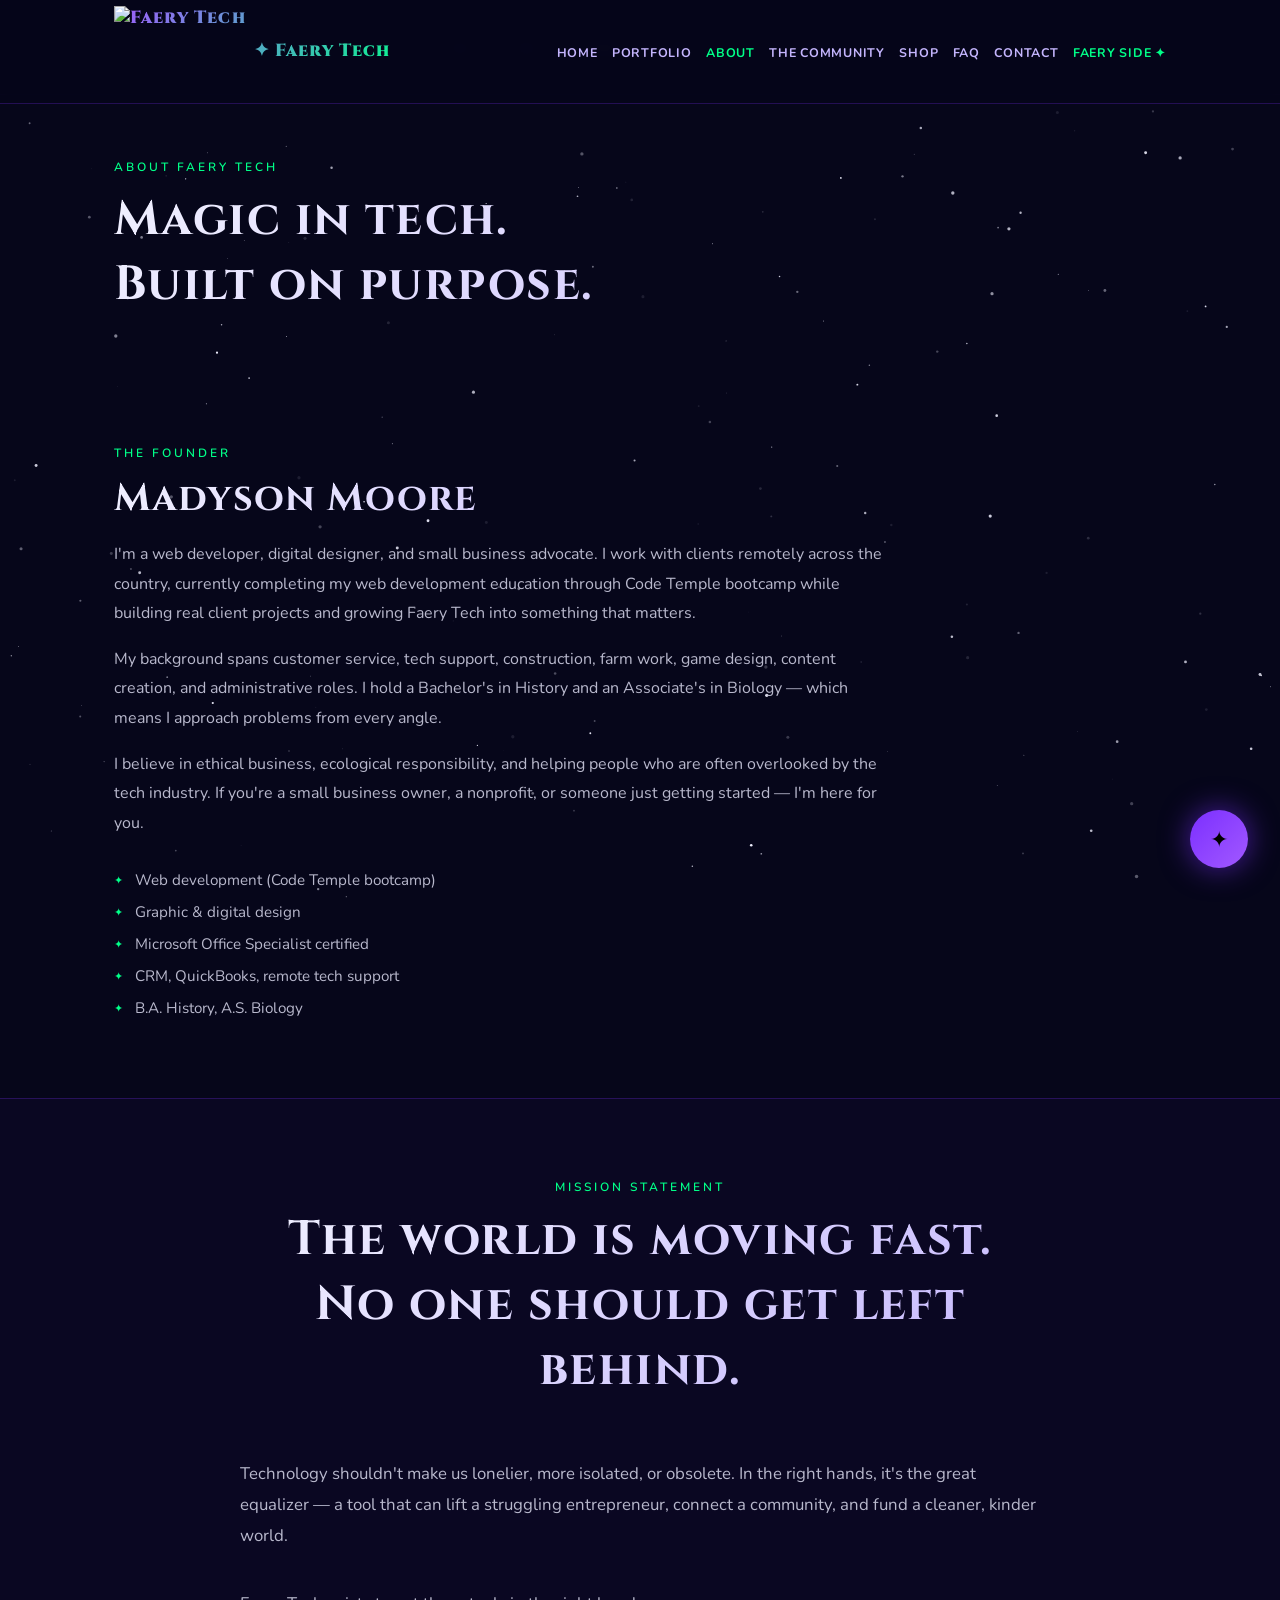
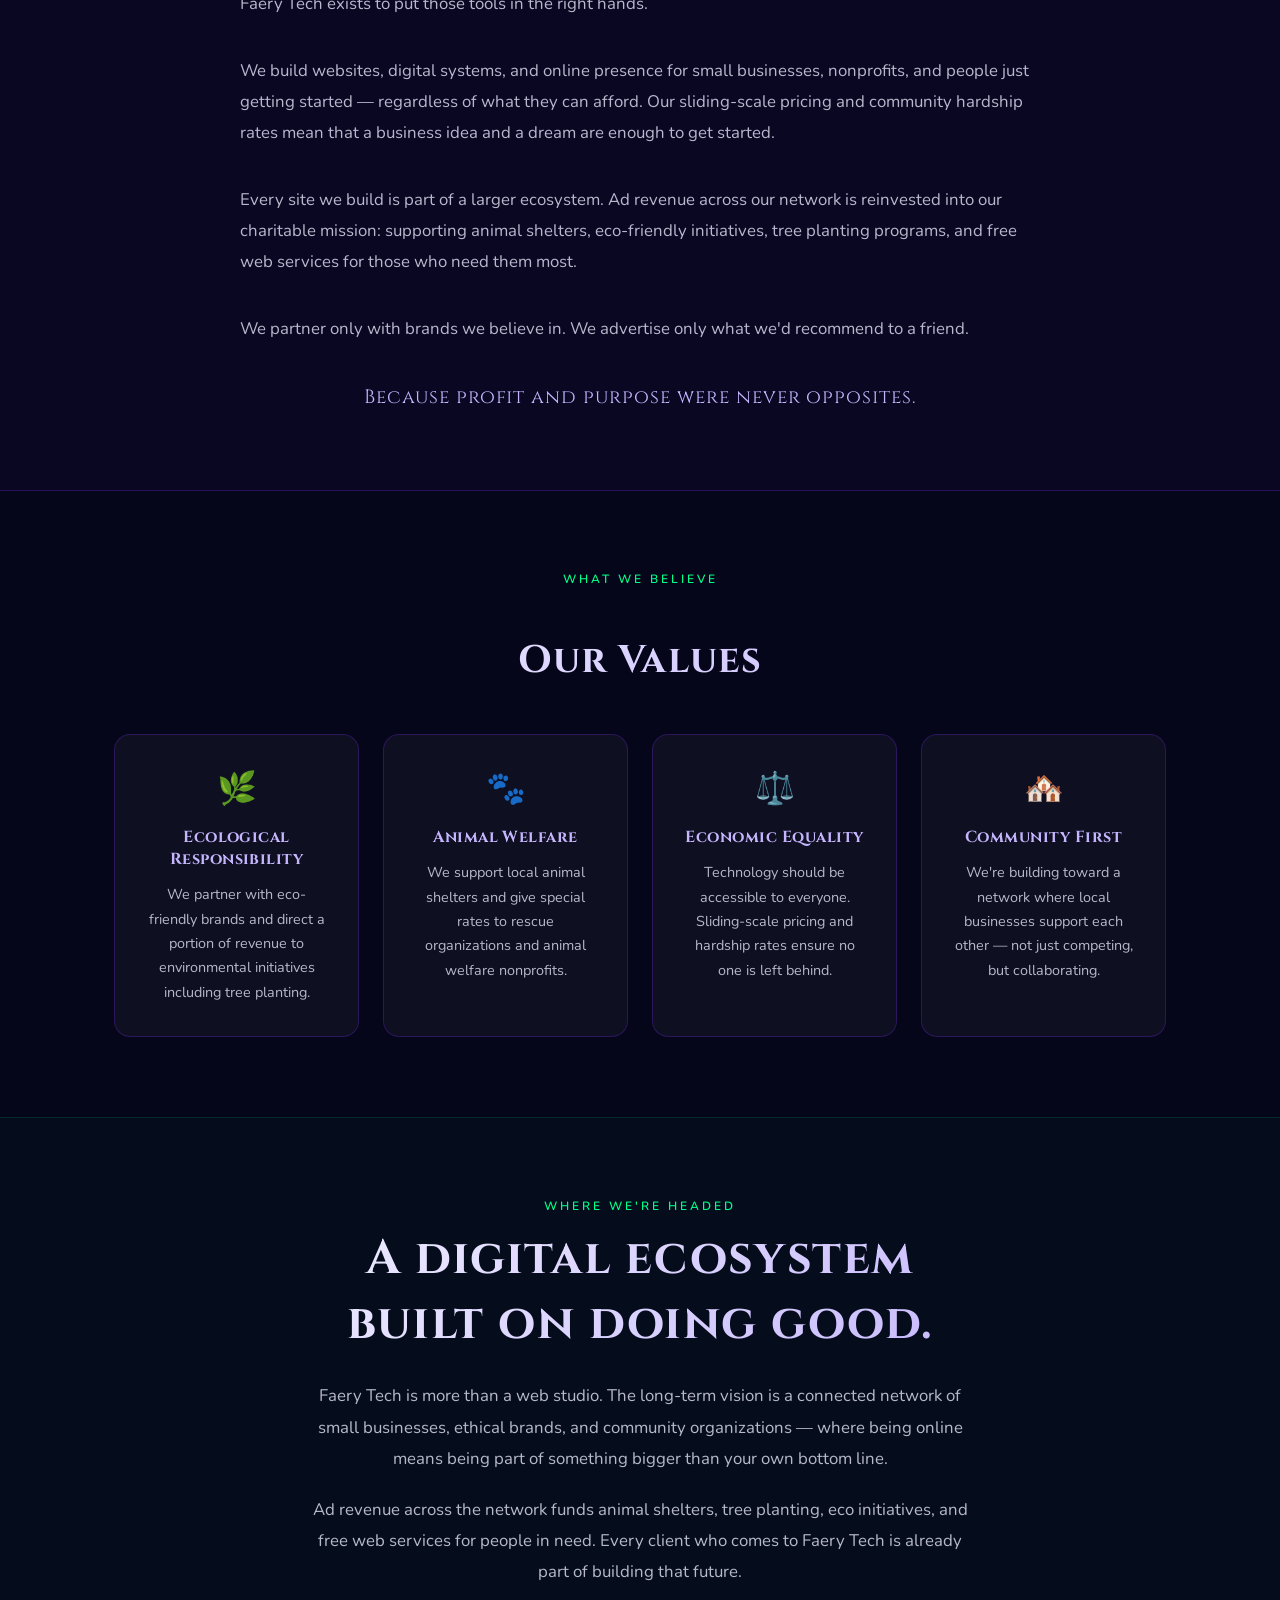
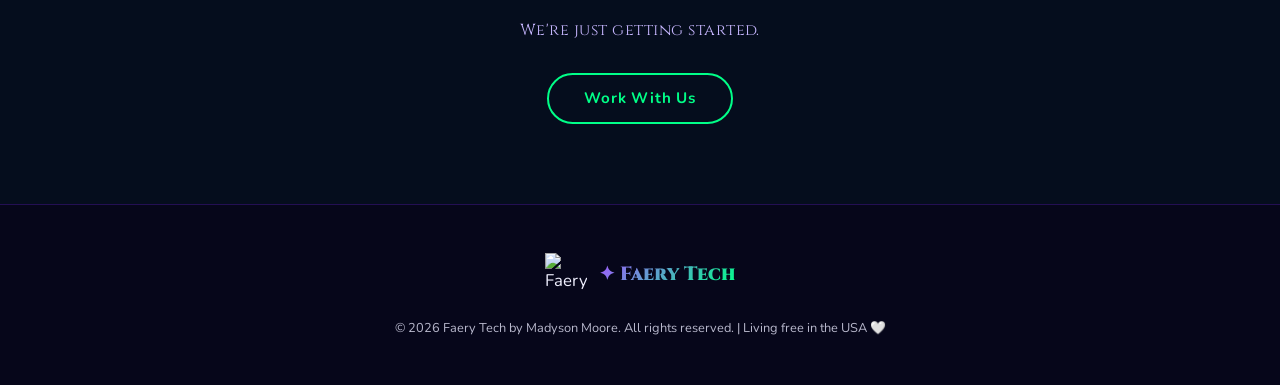
==== commit 944694f3: "major site overhaul" ====
--- a/about.html
+++ b/about.html
@@ -7,8 +7,8 @@
   <link rel="preconnect" href="https://fonts.googleapis.com">
   <link rel="preconnect" href="https://fonts.gstatic.com" crossorigin>
   <link href="https://fonts.googleapis.com/css2?family=Cinzel:wght@400;600;900&family=Nunito:wght@300;400;600;700&display=swap" rel="stylesheet">
-  <link rel="stylesheet" href="styles.css">
-  <meta name="description" content="Faery Tech is a web design studio run by Madyson Moore in Hattiesburg, MS. Built on the belief that technology should be accessible to everyone.">
+  <link rel="stylesheet" href="CSS/styles.css">
+  <meta name="description" content="Faery Tech is a web design studio run by Madyson Moore. Built on the belief that technology should be accessible to everyone.">
 </head>
 <body>
 
@@ -17,21 +17,22 @@
 <nav>
   <div class="nav-inner">
     <a href="index.html" class="nav-brand">
-      <img src="faerytech-logo.png" alt="Faery Tech">
+      <img src="Images/faerytech-logo.png" alt="Faery Tech">
       ✦ Faery Tech
     </a>
-    <ul class="nav-links">
+                <ul class="nav-links" id="navLinks">
       <li><a href="index.html">Home</a></li>
-      <li><a href="services.html">Services</a></li>
       <li><a href="portfolio.html">Portfolio</a></li>
       <li><a href="about.html" class="active">About</a></li>
+      <li><a href="community.html">The Community</a></li>
+      <li><a href="commission.html">Shop</a></li>
+      <li><a href="faq.html">FAQ</a></li>
       <li><a href="contact.html">Contact</a></li>
+      <li><a href="Art/index.html" style="color:var(--green);">Faery Side ✦</a></li>
     </ul>
-    <button class="nav-hamburger" aria-label="Toggle navigation">
-  <span></span>
-  <span></span>
-  <span></span>
-</button>
+    <button class="nav-hamburger" id="hamburger" aria-label="Toggle navigation">
+      <span></span><span></span><span></span>
+    </button>
   </div>
 </nav>
 
@@ -45,61 +46,35 @@
     </div>
   </section>
 
-  <!-- ── STORY ── -->
+  <!-- ── FOUNDER ── -->
   <section>
     <div class="container">
-      <div class="two-col-grid">
-
-        <div>
-          <p class="section-label">The Story</p>
-          <h2 class="section-title">Where the name comes from</h2>
-          <p class="body-text">
-            Faery Tech started as a gamertag — a little whimsical, a little techy, completely me.
-            But the name carries something real.
-          </p>
-          <p class="body-text">
-            Growing up in Alabama, I chased fireflies in the summer and genuinely believed fairies
-            lived in the mushroom rings at the edge of the yard. I still get excited when I see mushrooms now.
-            That sense of wonder — that the world is full of hidden magic — never left me.
-          </p>
-          <p class="body-text">
-            Fairies remind me of my mom, of childhood, of a time when the world felt full of possibility.
-            And that's exactly what I want to give small business owners: the feeling that anything is possible,
-            that the right tools can transform their situation, that someone showed up and made the hard thing easy.
-          </p>
-          <p class="tagline-cinzel tagline-cinzel--sm">
-            Magic isn't fantasy. It's what happens when the right person shows up at the right moment with the right tools.
-          </p>
-        </div>
-
-        <div>
-          <p class="section-label">The Founder</p>
-          <h2 class="section-title">Madyson Moore</h2>
-          <p class="body-text">
-            I'm a web developer, digital designer, and small business advocate based in Hattiesburg, Mississippi.
-            I'm currently completing my web development education through Code Temple bootcamp, building real
-            client projects, and growing Faery Tech into something that matters.
-          </p>
-          <p class="body-text">
-            My background spans customer service, tech support, construction, farm work, game design,
-            content creation, and administrative roles. I hold a Bachelor's in History and an Associate's
-            in Biology — which means I approach problems from every angle.
-          </p>
-          <p class="body-text">
-            I believe in ethical business, ecological responsibility, and helping people who are often
-            overlooked by the tech industry. If you're a small business owner, a nonprofit, or someone
-            just getting started — I'm here for you.
-          </p>
-
-          <ul class="founder-list">
-            <li><span class="bullet">✦</span> Web development (Code Temple bootcamp)</li>
-            <li><span class="bullet">✦</span> Graphic & digital design</li>
-            <li><span class="bullet">✦</span> Microsoft Office Specialist certified</li>
-            <li><span class="bullet">✦</span> CRM, QuickBooks, remote tech support</li>
-            <li><span class="bullet">✦</span> B.A. History, A.S. Biology</li>
-          </ul>
-        </div>
-
+      <div style="max-width:780px;">
+        <p class="section-label">The Founder</p>
+        <h2 class="section-title">Madyson Moore</h2>
+        <p class="body-text">
+          I'm a web developer, digital designer, and small business advocate. I work with clients
+          remotely across the country, currently completing my web development education through
+          Code Temple bootcamp while building real client projects and growing Faery Tech
+          into something that matters.
+        </p>
+        <p class="body-text">
+          My background spans customer service, tech support, construction, farm work, game design,
+          content creation, and administrative roles. I hold a Bachelor's in History and an Associate's
+          in Biology — which means I approach problems from every angle.
+        </p>
+        <p class="body-text">
+          I believe in ethical business, ecological responsibility, and helping people who are often
+          overlooked by the tech industry. If you're a small business owner, a nonprofit, or someone
+          just getting started — I'm here for you.
+        </p>
+        <ul class="founder-list">
+          <li><span class="bullet">✦</span> Web development (Code Temple bootcamp)</li>
+          <li><span class="bullet">✦</span> Graphic & digital design</li>
+          <li><span class="bullet">✦</span> Microsoft Office Specialist certified</li>
+          <li><span class="bullet">✦</span> CRM, QuickBooks, remote tech support</li>
+          <li><span class="bullet">✦</span> B.A. History, A.S. Biology</li>
+        </ul>
       </div>
     </div>
   </section>
@@ -114,7 +89,7 @@
         <div class="mission-content">
           <p class="body-text body-text--lg">
             Technology shouldn't make us lonelier, more isolated, or obsolete. In the right hands,
-            it's the great equalizer — a tool that can lift a struggling entrepreneur, connect a neighborhood,
+            it's the great equalizer — a tool that can lift a struggling entrepreneur, connect a community,
             and fund a cleaner, kinder world.
           </p>
           <p class="body-text body-text--lg">Faery Tech exists to put those tools in the right hands.</p>
@@ -124,10 +99,9 @@
             and community hardship rates mean that a business idea and a dream are enough to get started.
           </p>
           <p class="body-text body-text--lg">
-            Every site we build joins the Faery Tech network — a growing digital ecosystem where local
-            businesses connect with each other and their communities. Ad revenue across the entire network
-            is reinvested into our charitable mission: supporting animal shelters, eco-friendly initiatives,
-            tree planting programs, and free web services for those who need them most.
+            Every site we build is part of a larger ecosystem. Ad revenue across our network is reinvested
+            into our charitable mission: supporting animal shelters, eco-friendly initiatives, tree planting
+            programs, and free web services for those who need them most.
           </p>
           <p class="body-text body-text--lg">
             We partner only with brands we believe in. We advertise only what we'd recommend to a friend.
@@ -168,32 +142,37 @@
         <div class="card card--center">
           <div class="card-icon">🏘️</div>
           <h3 class="card-heading">Community First</h3>
-          <p class="card-body">We're building a network where local businesses support each other — not just competing, but collaborating.</p>
-        </div>
-
-      </div>
-    </div>
-  </section>
-
-  <!-- ── THE NEIGHBORHOOD ── -->
-  <section id="neighborhood" class="neighborhood-band">
-    <div class="container">
-      <div class="neighborhood-inner">
-        <p class="section-label text-center label-green">Coming Soon</p>
-        <h2 class="neighborhood-title">✦ The Neighborhood</h2>
-        <p class="body-text body-text--lg body-text--mb">Faery Tech is building something bigger than a web design studio.</p>
-        <p class="body-text body-text--lg body-text--mb">
-          <strong class="text-highlight">The Neighborhood</strong> is a digital community network —
-          a directory and ecosystem where local businesses connect with each other and their customers,
-          powered by ethical advertising that funds real community good. Like Nextdoor, but for your business.
-        </p>
-        <p class="body-text body-text--lg body-text--mb">
-          Ad revenue across the entire network goes toward animal shelters, eco-friendly initiatives,
-          tree planting, and free web services for people in need. Every business in The Neighborhood
-          is supporting every other — and supporting the mission.
-        </p>
-        <p class="body-text body-text--lg body-text--mb">Starting in Hattiesburg, MS — and growing wherever community needs it.</p>
-        <a href="contact.html" class="btn-outline mt-2">Stay in the Loop</a>
+          <p class="card-body">We're building toward a network where local businesses support each other — not just competing, but collaborating.</p>
+        </div>
+
+      </div>
+    </div>
+  </section>
+
+  <!-- ── VISION BAND (replaces The Neighborhood) ── -->
+  <section style="padding: 5rem 0; background: rgba(0,255,136,0.03); border-top: 1px solid rgba(0,255,136,0.12);">
+    <div class="container">
+      <div style="max-width: 800px; margin: 0 auto; text-align: center;">
+        <p class="section-label text-center">Where We're Headed</p>
+        <h2 class="section-title section-title--lg text-center" style="margin-bottom: 1.5rem;">
+          A digital ecosystem<br>built on doing good.
+        </h2>
+        <p class="body-text body-text--lg" style="text-align: center; max-width: 660px; margin: 0 auto 1.25rem;">
+          Faery Tech is more than a web studio. The long-term vision is a connected network of
+          small businesses, ethical brands, and community organizations — where being online means
+          being part of something bigger than your own bottom line.
+        </p>
+        <p class="body-text body-text--lg" style="text-align: center; max-width: 660px; margin: 0 auto 1.25rem;">
+          Ad revenue across the network funds animal shelters, tree planting, eco initiatives, and
+          free web services for people in need. Every client who comes to Faery Tech is already
+          part of building that future.
+        </p>
+        <p class="tagline-cinzel tagline-cinzel--sm" style="text-align: center; margin-top: 2rem;">
+          We're just getting started.
+        </p>
+        <div style="margin-top: 2rem;">
+          <a href="contact.html" class="btn-outline">Work With Us</a>
+        </div>
       </div>
     </div>
   </section>
@@ -204,21 +183,23 @@
   <div class="container">
     <div class="footer-inner">
       <div class="footer-logo-wrap">
-        <img src="faerytech-logo.png" alt="Faery Tech">
+        <img src="Images/faerytech-logo.png" alt="Faery Tech">
         <p class="footer-brand">✦ Faery Tech</p>
       </div>
       <nav class="footer-links">
         <a href="index.html">Home</a>
-        <a href="services.html">Services</a>
-        <a href="about.html">About</a>
+        <a href="commission.html">Shop</a>
+        <a href="portfolio.html">Portfolio</a>
+        <a href="about.html" class="active">About</a>
+        <a href="faq.html">FAQ</a>
         <a href="contact.html">Contact</a>
       </nav>
-      <p class="copyright">© 2026 Faery Tech by Madyson Moore. All rights reserved. | Hattiesburg, MS</p>
+      <p class="copyright">© 2026 Faery Tech by Madyson Moore. All rights reserved. | Living free in the USA 🤍</p>
     </div>
   </div>
 </footer>
 
-<script src="chat.js"></script>
-<script src="main.js"></script>
+<script src="JS/chat.js"></script>
+<script src="JS/main.js"></script>
 </body>
-</html>+</html>
--- a/CSS/styles.css
+++ b/CSS/styles.css
@@ -0,0 +1,1858 @@
+/* ============================================================
+   FAERY TECH — styles.css
+   Combined: base styles + commission page + quiz page
+   Art site uses art-styles.css separately
+   ============================================================ */
+
+/* ── CSS Variables ── */
+:root {
+  --space:        #06061a;
+  --deep:         #0d0d2b;
+  --purple:       #7b2fff;
+  --purple-glow:  #a259ff;
+  --green:        #00ff88;
+  --green-dim:    #00cc6a;
+  --lavender:     #c4b5fd;
+  --star-white:   #f0f0ff;
+  --muted:        #b8b8cc;
+  --card-bg:      rgba(255, 255, 255, 0.04);
+  --card-border:  rgba(123, 47, 255, 0.25);
+}
+
+/* ── Reset & Base ── */
+*, *::before, *::after { box-sizing: border-box; margin: 0; padding: 0; }
+
+html { scroll-behavior: smooth; }
+
+body {
+  font-family: 'Nunito', sans-serif;
+  background-color: var(--space);
+  color: var(--star-white);
+  overflow-x: hidden;
+  padding-top: 95px;
+  font-size: 1.05rem;
+}
+
+h1, h2, h3, h4 { font-family: 'Cinzel', serif; letter-spacing: 0.03em; }
+a { color: inherit; text-decoration: none; }
+
+section { padding: 5rem 0; scroll-margin-top: 100px; }
+
+.container {
+  width: 100%;
+  max-width: 1100px;
+  margin: 0 auto;
+  padding: 0 1.5rem;
+}
+
+/* ── Utilities ── */
+.text-center { text-align: center; }
+.text-left   { text-align: left; }
+.mt-1 { margin-top: 1rem; }
+.mt-2 { margin-top: 2rem; }
+.mt-3 { margin-top: 3rem; }
+
+/* ── Starfield ── */
+#starfield { position: fixed; inset: 0; z-index: 0; pointer-events: none; }
+nav, main, footer { position: relative; z-index: 1; }
+
+/* ── Navbar ── */
+nav {
+  position: fixed; top: 0; left: 0; right: 0;
+  height: auto; min-height: 95px; padding: 0.4rem 0;
+  background: rgba(6, 6, 26, 0.95);
+  backdrop-filter: blur(12px);
+  border-bottom: 1px solid var(--card-border);
+  display: flex; align-items: center; z-index: 100;
+}
+
+.nav-inner {
+  display: flex; align-items: center; justify-content: space-between;
+  width: 100%; max-width: 1100px; margin: 0 auto; padding: 0 1.5rem;
+  flex-wrap: nowrap; gap: 1rem;
+}
+
+.nav-brand {
+  display: flex; align-items: center; gap: 0.5rem;
+  font-family: 'Cinzel', serif; font-size: 1.1rem; font-weight: 900;
+  background: linear-gradient(135deg, var(--purple-glow), var(--green));
+  -webkit-background-clip: text; -webkit-text-fill-color: transparent;
+  background-clip: text; letter-spacing: 0.06em;
+  flex-shrink: 0; white-space: nowrap;
+}
+
+.nav-brand img {
+  height: 90px;
+  width: auto;
+  max-height: 90px;
+  max-width: 220px;
+  object-fit: contain;
+  background: transparent;
+  flex-shrink: 0;
+  display: block;
+}
+
+.nav-links {
+  display: flex;
+  flex-wrap: nowrap;
+  gap: 0 0.9rem;
+  list-style: none;
+  align-items: center;
+  margin-left: auto;
+}
+
+.nav-links a {
+  font-size: 0.78rem; font-weight: 700; color: var(--lavender);
+  letter-spacing: 0.06em; text-transform: uppercase; transition: color 0.2s;
+  white-space: nowrap;
+}
+.nav-links a:hover,
+.nav-links a.active { color: var(--green); }
+
+/* ── Buttons ── */
+.btn-primary {
+  display: inline-block; padding: 0.85rem 2.2rem;
+  background: linear-gradient(135deg, var(--purple), var(--purple-glow));
+  color: #fff; font-family: 'Nunito', sans-serif; font-weight: 700;
+  font-size: 0.95rem; border-radius: 50px; letter-spacing: 0.05em;
+  box-shadow: 0 0 30px rgba(123, 47, 255, 0.45);
+  transition: transform 0.2s, box-shadow 0.2s; border: none; cursor: pointer;
+}
+.btn-primary:hover { transform: translateY(-2px); box-shadow: 0 0 50px rgba(123, 47, 255, 0.7); }
+
+.btn-outline {
+  display: inline-block; padding: 0.85rem 2.2rem; background: transparent;
+  color: var(--green); font-family: 'Nunito', sans-serif; font-weight: 700;
+  font-size: 0.95rem; border-radius: 50px; letter-spacing: 0.05em;
+  border: 2px solid var(--green); transition: background 0.2s, color 0.2s, transform 0.2s;
+  cursor: pointer;
+}
+.btn-outline:hover { background: var(--green); color: var(--space); transform: translateY(-2px); }
+
+.btn-green {
+  display: inline-block; padding: 0.85rem 2.2rem;
+  background: linear-gradient(135deg, var(--green-dim), var(--green));
+  color: var(--space); font-family: 'Nunito', sans-serif; font-weight: 800;
+  font-size: 0.95rem; border-radius: 50px; letter-spacing: 0.05em;
+  box-shadow: 0 0 30px rgba(0, 255, 136, 0.3);
+  transition: transform 0.2s, box-shadow 0.2s; border: none; cursor: pointer;
+}
+.btn-green:hover { transform: translateY(-2px); box-shadow: 0 0 50px rgba(0, 255, 136, 0.6); }
+
+.btn-sm    { font-size: 0.8rem; padding: 0.5rem 1rem; }
+.btn-group { display: flex; gap: 0.75rem; flex-wrap: wrap; }
+
+/* ── Section Labels ── */
+.section-label {
+  font-size: 0.75rem; font-weight: 600; letter-spacing: 0.25em;
+  text-transform: uppercase; color: var(--green); margin-bottom: 0.75rem;
+}
+.section-title {
+  font-size: clamp(1.6rem, 3vw, 2.4rem); margin-bottom: 1rem;
+  background: linear-gradient(135deg, var(--star-white), var(--lavender));
+  -webkit-background-clip: text; -webkit-text-fill-color: transparent; background-clip: text;
+}
+.section-title--lg { font-size: clamp(2rem, 4vw, 3rem); }
+.section-title--xl { font-size: clamp(1.8rem, 3.5vw, 2.8rem); }
+.section-sub {
+  color: var(--muted); font-size: 1rem; line-height: 1.7;
+  font-weight: 400; max-width: 560px;
+}
+.section-sub--wide { max-width: 600px; }
+.section-cta { text-align: center; margin-top: 3rem; }
+
+/* ── Body Text ── */
+.body-text {
+  color: var(--muted); font-size: 1rem; line-height: 1.85; font-weight: 400; margin-top: 1rem;
+}
+.body-text--lg { font-size: 1.05rem; }
+.body-text--mb { margin-bottom: 1.25rem; }
+
+/* ── Taglines ── */
+.tagline-cinzel {
+  color: var(--lavender); font-family: 'Cinzel', serif;
+  letter-spacing: 0.05em; margin-top: 2rem;
+}
+.tagline-cinzel--sm { font-size: 1rem; margin-top: 1.5rem; letter-spacing: 0.03em; }
+.tagline-cinzel--lg { font-size: 1.2rem; margin-top: 2.5rem; }
+
+/* ── Cards ── */
+.card {
+  background: var(--card-bg); border: 1px solid var(--card-border);
+  border-radius: 16px; padding: 2rem;
+  transition: transform 0.25s, border-color 0.25s, box-shadow 0.25s;
+}
+.card:hover {
+  transform: translateY(-6px); border-color: var(--purple-glow);
+  box-shadow: 0 0 40px rgba(123, 47, 255, 0.2);
+}
+.card--green-border { border-color: rgba(0, 255, 136, 0.3); }
+.card--center       { text-align: center; }
+
+.card-icon              { font-size: 2rem; margin-bottom: 1rem; }
+.card-icon--lg          { font-size: 1.5rem; margin-bottom: 0.5rem; }
+.card-heading           { font-size: 1rem; color: var(--lavender); margin-bottom: 0.75rem; }
+.card-heading--green    { color: var(--green); margin-bottom: 0.4rem; font-size: 0.95rem; }
+.card-heading--lavender { color: var(--lavender); margin-bottom: 0.4rem; font-size: 0.95rem; }
+.card-body    { color: var(--muted); font-size: 0.9rem; line-height: 1.7; font-weight: 400; }
+.card-body--sm { font-size: 0.85rem; font-weight: 400; }
+.card-link {
+  display: inline-block; margin-top: 1rem;
+  font-size: 0.8rem; color: var(--green); font-weight: 700;
+  letter-spacing: 0.1em; text-transform: uppercase;
+}
+
+/* ── Grids ── */
+.services-grid {
+  display: grid; grid-template-columns: repeat(auto-fit, minmax(260px, 1fr));
+  gap: 1.5rem; margin-top: 3rem;
+}
+.two-col-grid {
+  display: grid; grid-template-columns: 1fr 1fr; gap: 4rem; align-items: start;
+}
+.values-grid {
+  display: grid; grid-template-columns: repeat(auto-fit, minmax(240px, 1fr));
+  gap: 1.5rem;
+}
+.contact-grid {
+  display: grid; grid-template-columns: 1fr 1.4fr; gap: 4rem; align-items: start;
+}
+
+/* ── Page Hero (inner pages) ── */
+.page-hero { padding: 4rem 0 2rem; }
+
+/* ── Hero (home) ── */
+.hero {
+  min-height: calc(100vh - 100px);
+  display: flex; align-items: center;
+  padding: 4rem 0; position: relative;
+}
+.hero-content {
+  max-width: 640px;
+  animation: fadeUp 1s ease both;
+}
+.hero-eyebrow {
+  font-size: 0.8rem; font-weight: 600; letter-spacing: 0.2em;
+  text-transform: uppercase; color: var(--green); margin-bottom: 1.2rem;
+}
+.hero-title {
+  font-size: clamp(2rem, 5vw, 3.6rem); line-height: 1.15; margin-bottom: 1.5rem;
+  background: linear-gradient(160deg, var(--star-white) 40%, var(--lavender));
+  -webkit-background-clip: text; -webkit-text-fill-color: transparent; background-clip: text;
+}
+.hero-body {
+  font-size: 1.15rem; color: var(--muted); line-height: 1.75;
+  margin-bottom: 2.5rem; font-weight: 400;
+}
+.hero-cta  { display: flex; gap: 1rem; flex-wrap: wrap; }
+.hero-orb  {
+  position: absolute; right: -5%; top: 50%; transform: translateY(-50%);
+  width: 420px; height: 420px; border-radius: 50%;
+  background: radial-gradient(circle at 40% 40%, var(--purple) 0%, transparent 70%);
+  filter: blur(60px); opacity: 0.35; pointer-events: none;
+  animation: pulse 6s ease-in-out infinite;
+}
+
+/* ── Mission Band ── */
+.mission-band {
+  background: rgba(123, 47, 255, 0.04);
+  border-top: 1px solid var(--card-border);
+  border-bottom: 1px solid var(--card-border);
+}
+.mission-inner     { max-width: 780px; margin: 0 auto; text-align: center; }
+.mission-inner--lg { max-width: 800px; margin: 0 auto; text-align: center; }
+.mission-title     { text-align: center; font-size: clamp(1.4rem, 3vw, 2rem); }
+.mission-content   {
+  text-align: left; margin-top: 2.5rem;
+  display: flex; flex-direction: column; gap: 1.25rem;
+}
+
+/* ── Contact Cards ── */
+.contact-cards {
+  display: flex; flex-direction: column; gap: 1.5rem; margin-top: 1.5rem;
+}
+
+/* ── Founder List ── */
+.founder-list {
+  list-style: none; margin-top: 2rem;
+  display: flex; flex-direction: column; gap: 0.75rem;
+}
+.founder-list li {
+  display: flex; align-items: center; gap: 0.75rem;
+  color: var(--muted); font-size: 0.95rem; font-weight: 400;
+}
+.founder-list li .bullet { color: var(--green); font-size: 0.7rem; }
+
+/* ── Footer ── */
+footer {
+  border-top: 1px solid var(--card-border);
+  padding: 3rem 0; text-align: center;
+}
+.footer-inner {
+  display: flex; flex-direction: column; align-items: center; gap: 1.5rem;
+}
+.footer-logo-wrap {
+  display: flex; align-items: center; gap: 0.75rem;
+}
+.footer-brand {
+  display: flex; align-items: center; gap: 0.6rem;
+  font-family: 'Cinzel', serif; font-size: 1.2rem; font-weight: 900;
+  background: linear-gradient(135deg, var(--purple-glow), var(--green));
+  -webkit-background-clip: text; -webkit-text-fill-color: transparent; background-clip: text;
+}
+.footer-inner img {
+  height: 42px;
+  width: 42px;
+  max-height: 42px;
+  max-width: 42px;
+  object-fit: contain;
+  background: transparent;
+}
+.footer-links { display: flex; gap: 2rem; flex-wrap: wrap; justify-content: center; }
+.footer-links a { color: var(--muted); font-size: 0.85rem; transition: color 0.2s; }
+.footer-links a:hover { color: var(--green); }
+footer .copyright { color: var(--muted); font-size: 0.8rem; }
+
+/* ── Sparkle ── */
+.sparkle {
+  position: fixed; pointer-events: none; border-radius: 50%;
+  animation: sparkle-fade 0.7s ease forwards; z-index: 9999;
+}
+
+/* ── Animations ── */
+@keyframes fadeUp {
+  from { opacity: 0; transform: translateY(24px); }
+  to   { opacity: 1; transform: translateY(0); }
+}
+@keyframes pulse {
+  0%, 100% { opacity: 0.35; transform: translateY(-50%) scale(1); }
+  50%       { opacity: 0.5;  transform: translateY(-50%) scale(1.08); }
+}
+@keyframes sparkle-fade {
+  0%   { opacity: 1; transform: scale(1); }
+  100% { opacity: 0; transform: scale(0); }
+}
+@keyframes pulse-btn {
+  0%, 100% { box-shadow: 0 0 30px rgba(123, 47, 255, 0.6); }
+  50%       { box-shadow: 0 0 50px rgba(162, 89, 255, 0.9); }
+}
+
+/* ── Forms ── */
+.form-wrap {
+  background: var(--card-bg); border: 1px solid var(--card-border);
+  border-radius: 20px; padding: 2.5rem;
+}
+.form-group { margin-bottom: 1.25rem; }
+.form-group label {
+  display: block; font-size: 0.8rem; font-weight: 600;
+  letter-spacing: 0.12em; text-transform: uppercase;
+  color: var(--lavender); margin-bottom: 0.5rem;
+}
+.form-group input,
+.form-group textarea,
+.form-group select {
+  width: 100%; background: rgba(255,255,255,0.05);
+  border: 1px solid var(--card-border); border-radius: 10px;
+  padding: 0.85rem 1rem; color: var(--star-white);
+  font-family: 'Nunito', sans-serif; font-size: 0.95rem;
+  transition: border-color 0.2s, box-shadow 0.2s; outline: none;
+}
+.form-group input:focus,
+.form-group textarea:focus,
+.form-group select:focus {
+  border-color: var(--purple-glow);
+  box-shadow: 0 0 0 3px rgba(123, 47, 255, 0.15);
+}
+.form-group textarea      { resize: vertical; min-height: 120px; }
+.form-group textarea--lg  { min-height: 150px; }
+.form-group select option { background: var(--deep); }
+.form-row    { display: grid; grid-template-columns: 1fr 1fr; gap: 1rem; }
+.form-submit { width: 100%; font-size: 1rem; padding: 1rem; }
+
+/* ── Chat Widget ── */
+#chat-toggle {
+  position: fixed; bottom: 2rem; right: 2rem;
+  width: 58px; height: 58px; border-radius: 50%;
+  background: linear-gradient(135deg, #7b2fff, #a259ff);
+  border: none; cursor: pointer;
+  box-shadow: 0 0 30px rgba(123, 47, 255, 0.6);
+  display: flex; align-items: center; justify-content: center;
+  font-size: 1.4rem; z-index: 1000;
+  transition: transform 0.2s, box-shadow 0.2s;
+  animation: pulse-btn 3s ease-in-out infinite;
+}
+#chat-toggle:hover { transform: scale(1.1); box-shadow: 0 0 50px rgba(123, 47, 255, 0.9); }
+
+#chat-window {
+  position: fixed; bottom: 6.5rem; right: 2rem;
+  width: 340px; max-height: 480px; background: #0d0d2b;
+  border: 1px solid rgba(123, 47, 255, 0.35); border-radius: 20px;
+  box-shadow: 0 0 60px rgba(123, 47, 255, 0.25);
+  display: flex; flex-direction: column; z-index: 1000; overflow: hidden;
+  opacity: 0; transform: translateY(16px) scale(0.97); pointer-events: none;
+  transition: opacity 0.25s ease, transform 0.25s ease;
+}
+#chat-window.open { opacity: 1; transform: translateY(0) scale(1); pointer-events: all; }
+
+#chat-header {
+  padding: 1rem 1.25rem;
+  background: rgba(123, 47, 255, 0.15);
+  border-bottom: 1px solid rgba(123, 47, 255, 0.2);
+  display: flex; align-items: center; gap: 0.75rem;
+}
+.chat-avatar {
+  width: 32px; height: 32px; border-radius: 50%;
+  background: linear-gradient(135deg, #7b2fff, #00ff88);
+  display: flex; align-items: center; justify-content: center;
+  font-size: 0.9rem; flex-shrink: 0;
+}
+.chat-title    { font-family: 'Cinzel', serif; font-size: 0.85rem; font-weight: 600; color: #c4b5fd; }
+.chat-subtitle { font-size: 0.72rem; color: #8888aa; margin-top: 0.1rem; }
+
+#chat-messages {
+  flex: 1; overflow-y: auto; padding: 1rem;
+  display: flex; flex-direction: column; gap: 0.75rem;
+  min-height: 200px; max-height: 300px;
+  scrollbar-width: thin; scrollbar-color: rgba(123,47,255,0.3) transparent;
+}
+.msg {
+  max-width: 85%; padding: 0.65rem 0.9rem; border-radius: 14px;
+  font-size: 0.88rem; line-height: 1.5; animation: fadeUp 0.2s ease both;
+}
+.msg.bot {
+  background: rgba(123,47,255,0.15); border: 1px solid rgba(123,47,255,0.2);
+  color: #f0f0ff; align-self: flex-start; border-bottom-left-radius: 4px;
+}
+.msg.user {
+  background: linear-gradient(135deg, #7b2fff, #a259ff);
+  color: #fff; align-self: flex-end; border-bottom-right-radius: 4px;
+}
+.msg.typing {
+  background: rgba(123,47,255,0.15); border: 1px solid rgba(123,47,255,0.2);
+  align-self: flex-start; padding: 0.75rem 1rem;
+}
+.typing-dots { display: flex; gap: 4px; align-items: center; }
+.typing-dots span {
+  width: 6px; height: 6px; border-radius: 50%; background: #a259ff;
+  animation: dot-bounce 1.2s ease-in-out infinite;
+}
+.typing-dots span:nth-child(2) { animation-delay: 0.2s; }
+.typing-dots span:nth-child(3) { animation-delay: 0.4s; }
+@keyframes dot-bounce {
+  0%, 80%, 100% { transform: translateY(0); opacity: 0.4; }
+  40%            { transform: translateY(-5px); opacity: 1; }
+}
+
+#chat-input-area {
+  padding: 0.75rem; border-top: 1px solid rgba(123,47,255,0.2);
+  display: flex; gap: 0.5rem; align-items: center;
+}
+#chat-input {
+  flex: 1; background: rgba(255,255,255,0.05);
+  border: 1px solid rgba(123,47,255,0.25); border-radius: 50px;
+  padding: 0.6rem 1rem; color: #f0f0ff;
+  font-family: 'Nunito', sans-serif; font-size: 0.88rem;
+  outline: none; transition: border-color 0.2s;
+}
+#chat-input:focus { border-color: #a259ff; }
+#chat-input::placeholder { color: #8888aa; }
+#chat-send {
+  width: 36px; height: 36px; border-radius: 50%;
+  background: linear-gradient(135deg, #7b2fff, #a259ff);
+  border: none; cursor: pointer; color: white; font-size: 1rem;
+  display: flex; align-items: center; justify-content: center;
+  flex-shrink: 0; transition: transform 0.15s, box-shadow 0.15s;
+}
+#chat-send:hover    { transform: scale(1.1); box-shadow: 0 0 20px rgba(123,47,255,0.6); }
+#chat-send:disabled { opacity: 0.4; cursor: not-allowed; transform: none; }
+
+/* ── Portfolio page ── */
+.port-hero         { padding: 8rem 0 4rem; text-align: center; }
+.port-hero h1 {
+  font-size: clamp(2rem, 5vw, 3.2rem);
+  background: linear-gradient(135deg, var(--star-white), var(--lavender));
+  -webkit-background-clip: text; -webkit-text-fill-color: transparent;
+  background-clip: text; margin-bottom: 1rem;
+}
+.port-hero p       { color: var(--muted); font-size: 1rem; font-weight: 400; max-width: 480px; margin: 0 auto; line-height: 1.75; }
+.port-eyebrow      { font-size: 0.72rem; font-weight: 700; letter-spacing: 0.22em; text-transform: uppercase; color: var(--green); margin-bottom: 1rem; }
+.cat-label  { font-size: 0.7rem; font-weight: 700; letter-spacing: 0.25em; text-transform: uppercase; color: var(--green); margin-bottom: 0.6rem; display: block; }
+.cat-title  {
+  font-family: 'Cinzel', serif; font-size: clamp(1.3rem, 2.5vw, 1.8rem);
+  background: linear-gradient(135deg, var(--star-white), var(--lavender));
+  -webkit-background-clip: text; -webkit-text-fill-color: transparent;
+  background-clip: text; margin-bottom: 2rem;
+}
+.port-section      { padding: 3.5rem 0; border-top: 1px solid var(--card-border); }
+.web-grid          { display: grid; grid-template-columns: repeat(auto-fit, minmax(300px, 1fr)); gap: 1.5rem; }
+.web-card          { background: rgba(255,255,255,0.03); border: 1px solid var(--card-border); border-radius: 14px; overflow: hidden; transition: transform 0.25s, border-color 0.25s, box-shadow 0.25s; text-decoration: none; color: inherit; display: block; }
+.web-card:hover    { transform: translateY(-6px); border-color: var(--purple-glow); box-shadow: 0 0 36px rgba(123,47,255,0.2); }
+.web-card--live    { border-color: rgba(0,255,136,0.3); }
+.web-card--live:hover { border-color: var(--green); box-shadow: 0 0 36px rgba(0,255,136,0.2); }
+.web-card img      { width: 100%; aspect-ratio: 16/9; object-fit: cover; display: block; background: rgba(123,47,255,0.1); min-height: 170px; }
+.web-card-info     { padding: 1.25rem; }
+.web-card-info h3  { font-family: 'Cinzel', serif; font-size: 0.95rem; color: var(--lavender); margin-bottom: 0.35rem; }
+.web-card-info p   { color: var(--muted); font-size: 0.82rem; line-height: 1.6; font-weight: 400; }
+.web-card-tags     { display: flex; gap: 0.5rem; flex-wrap: wrap; margin-top: 0.75rem; }
+.tag-pill          { font-size: 0.65rem; font-weight: 700; letter-spacing: 0.1em; text-transform: uppercase; padding: 0.2rem 0.6rem; border-radius: 50px; border: 1px solid var(--card-border); color: var(--muted); }
+.tag-pill.green    { border-color: var(--green); color: var(--green); }
+.tag-pill.purple   { border-color: var(--purple-glow); color: var(--purple-glow); }
+.tag-pill.live     { border-color: var(--green); color: var(--space); background: var(--green); }
+.link-grid         { display: grid; grid-template-columns: repeat(auto-fit, minmax(240px, 1fr)); gap: 1.25rem; }
+.link-card         { background: rgba(255,255,255,0.03); border: 1px solid var(--card-border); border-radius: 14px; padding: 1.75rem; transition: transform 0.2s, border-color 0.2s, box-shadow 0.2s; text-decoration: none; color: inherit; display: flex; flex-direction: column; gap: 0.75rem; }
+.link-card:hover   { transform: translateY(-5px); border-color: var(--purple-glow); box-shadow: 0 0 28px rgba(123,47,255,0.18); }
+.link-card .lc-icon  { font-size: 2rem; }
+.link-card h3      { font-family: 'Cinzel', serif; font-size: 0.95rem; color: var(--lavender); }
+.link-card p       { color: var(--muted); font-size: 0.83rem; line-height: 1.65; font-weight: 400; }
+.link-card .lc-arrow { margin-top: auto; font-size: 0.75rem; font-weight: 700; letter-spacing: 0.1em; text-transform: uppercase; color: var(--green); }
+.coming-soon       { background: rgba(255,255,255,0.02); border: 1px dashed rgba(123,47,255,0.3); border-radius: 14px; padding: 2rem; text-align: center; color: var(--muted); }
+.coming-soon .cs-icon { font-size: 1.8rem; margin-bottom: 0.75rem; }
+.coming-soon h3    { font-family: 'Cinzel', serif; font-size: 0.92rem; color: rgba(196,181,253,0.5); margin-bottom: 0.4rem; }
+.coming-soon p     { font-size: 0.78rem; line-height: 1.6; font-weight: 400; color: rgba(136,136,170,0.6); }
+.coming-soon--left { text-align: left; padding: 1.75rem; }
+.port-cta          { padding: 3rem 0 5rem; text-align: center; }
+.port-cta-eyebrow  { font-size: 0.72rem; font-weight: 700; letter-spacing: 0.22em; text-transform: uppercase; color: var(--green); margin-bottom: 0.75rem; }
+.port-cta-title {
+  font-family: 'Cinzel', serif; font-size: clamp(1.5rem, 3vw, 2.2rem);
+  background: linear-gradient(135deg, var(--star-white), var(--lavender));
+  -webkit-background-clip: text; -webkit-text-fill-color: transparent;
+  background-clip: text; margin-bottom: 1.5rem;
+}
+.grid-divider {
+  font-size: 0.7rem; font-weight: 700; letter-spacing: 0.2em;
+  text-transform: uppercase; color: var(--green);
+  margin-bottom: 1rem; margin-top: 2.5rem;
+  display: flex; align-items: center; gap: 1rem;
+}
+.grid-divider::after {
+  content: ''; flex: 1; height: 1px; background: rgba(0,255,136,0.2);
+}
+
+/* ── Services page ── */
+.pricing-grid {
+  display: grid; grid-template-columns: repeat(auto-fit, minmax(280px, 1fr));
+  gap: 1.5rem; margin-top: 3rem;
+}
+.pricing-card {
+  background: var(--card-bg); border: 1px solid var(--card-border);
+  border-radius: 20px; padding: 2rem;
+  display: flex; flex-direction: column;
+  transition: transform 0.25s, border-color 0.25s, box-shadow 0.25s;
+}
+.pricing-card:hover          { transform: translateY(-6px); border-color: var(--purple-glow); box-shadow: 0 0 40px rgba(123,47,255,0.2); }
+.pricing-card.featured       { border-color: var(--green); background: rgba(0,255,136,0.04); box-shadow: 0 0 40px rgba(0,255,136,0.1); }
+.pricing-card.featured:hover { border-color: var(--green); box-shadow: 0 0 60px rgba(0,255,136,0.2); }
+.pricing-card.featured-wide  { grid-column: span 2; display: block; }
+.featured-badge  { display: inline-block; font-size: 0.7rem; font-weight: 700; letter-spacing: 0.15em; text-transform: uppercase; color: var(--space); background: var(--green); padding: 0.25rem 0.75rem; border-radius: 50px; margin-bottom: 1rem; }
+.pricing-icon    { font-size: 2rem; margin-bottom: 1rem; }
+.pricing-icon--mt { margin-top: 1rem; }
+.pricing-card h3 { font-size: 1.1rem; color: var(--lavender); margin-bottom: 0.5rem; }
+.price           { font-family: 'Cinzel', serif; font-size: 2rem; font-weight: 900; color: var(--star-white); margin: 0.75rem 0; }
+.price span      { font-size: 1rem; color: var(--muted); font-family: 'Nunito', sans-serif; font-weight: 400; }
+.description     { color: var(--muted); font-size: 0.9rem; line-height: 1.7; font-weight: 400; margin-bottom: 1.5rem; }
+.feature-list    { list-style: none; display: flex; flex-direction: column; gap: 0.6rem; margin-bottom: 2rem; flex: 1; }
+.feature-list li { font-size: 0.88rem; color: var(--muted); display: flex; align-items: flex-start; gap: 0.6rem; font-weight: 400; }
+.feature-list li::before { content: '✦'; color: var(--green); font-size: 0.65rem; flex-shrink: 0; margin-top: 0.2rem; }
+.service-section        { padding-top: 4rem; border-top: 1px solid var(--card-border); margin-top: 4rem; }
+.service-section--first { border-top: none; margin-top: 0; padding-top: 0; }
+.wide-card-inner { display: grid; grid-template-columns: 1fr 1fr; gap: 2rem; align-items: start; }
+.wide-card-cta   { margin-top: 1rem; }
+.hardship-box {
+  background: rgba(0,255,136,0.04); border: 1px solid rgba(0,255,136,0.2);
+  border-radius: 20px; padding: 2.5rem; margin-top: 3rem;
+  display: grid; grid-template-columns: 1fr 1fr; gap: 2rem; align-items: center;
+}
+.hardship-box h3  { font-size: 1.3rem; color: var(--green); margin-bottom: 1rem; }
+.hardship-box p   { color: var(--muted); font-size: 0.95rem; line-height: 1.7; font-weight: 400; }
+.hardship-box p + p { margin-top: 1rem; }
+.hardship-right   { text-align: center; }
+.hardship-quote   { color: var(--lavender); font-family: 'Cinzel', serif; font-size: 1rem; margin-bottom: 1.5rem; line-height: 1.6; }
+
+/* ── Hamburger button ── */
+.nav-hamburger {
+  display: none;
+  flex-direction: column;
+  justify-content: center;
+  gap: 5px;
+  background: none;
+  border: none;
+  cursor: pointer;
+  padding: 0.4rem;
+  z-index: 200;
+}
+
+.nav-hamburger span {
+  display: block;
+  width: 24px;
+  height: 2px;
+  background: var(--lavender);
+  border-radius: 2px;
+  transition: transform 0.3s ease, opacity 0.3s ease;
+}
+
+.nav-hamburger.open span:nth-child(1) { transform: translateY(7px) rotate(45deg); }
+.nav-hamburger.open span:nth-child(2) { opacity: 0; }
+.nav-hamburger.open span:nth-child(3) { transform: translateY(-7px) rotate(-45deg); }
+
+@media (max-width: 900px) {
+  .nav-links { gap: 0 0.6rem; }
+  .nav-links a { font-size: 0.72rem; }
+  .nav-brand { font-size: 0.95rem; }
+  .nav-brand img { max-width: 180px; }
+}
+
+/* ── Responsive ── */
+@media (max-width: 768px) {
+  body { padding-top: 95px; }
+
+  .nav-hamburger { display: flex; }
+
+  .nav-links {
+    display: none;
+    position: absolute;
+    top: 100%;
+    left: 0;
+    right: 0;
+    flex-direction: column;
+    flex-wrap: nowrap;
+    background: rgba(6, 6, 26, 0.98);
+    backdrop-filter: blur(16px);
+    border-bottom: 1px solid var(--card-border);
+    padding: 1.25rem 1.5rem;
+    gap: 0;
+    margin-left: 0;
+  }
+
+  .nav-links.open { display: flex; }
+
+  .nav-links a {
+    font-size: 0.9rem;
+    padding: 0.65rem 0;
+    border-bottom: 1px solid rgba(123,47,255,0.1);
+    width: 100%;
+    white-space: normal;
+  }
+
+  .nav-links li:last-child a { border-bottom: none; }
+
+  .nav-brand { font-size: 1rem; }
+  .nav-brand img { max-width: 180px; }
+
+  .two-col-grid  { grid-template-columns: 1fr; }
+  .contact-grid  { grid-template-columns: 1fr; }
+  .form-row      { grid-template-columns: 1fr; }
+  .hero-orb      { display: none; }
+
+  .hardship-box               { grid-template-columns: 1fr; }
+  .pricing-card.featured-wide { grid-column: span 1; }
+  .wide-card-inner            { grid-template-columns: 1fr; }
+
+  #chat-window { width: calc(100vw - 2rem); right: 1rem; bottom: 5.5rem; }
+  #chat-toggle { right: 1rem; bottom: 1rem; }
+}
+
+/* ============================================================
+   FAQ PAGE STYLES
+   ============================================================ */
+
+/* Column container — centers and constrains the accordion */
+.faq-col {
+  max-width: 760px;
+  margin: 0 auto;
+}
+
+/* Category headings — match section-label style */
+.faq-category {
+  font-family: 'Cinzel', serif;
+  font-size: 0.82rem;
+  font-weight: 600;
+  letter-spacing: 0.22em;
+  text-transform: uppercase;
+  color: var(--green);
+  margin-top: 3rem;
+  margin-bottom: 1rem;
+  padding-bottom: 0.5rem;
+  border-bottom: 1px solid rgba(0, 255, 136, 0.15);
+}
+
+.faq-col .faq-category:first-child {
+  margin-top: 0;
+}
+
+/* FAQ item — matches .card style */
+.faq-item {
+  background: var(--card-bg);
+  border: 1px solid var(--card-border);
+  border-radius: 12px;
+  margin-bottom: 0.65rem;
+  overflow: hidden;
+  transition: border-color 0.25s ease, box-shadow 0.25s ease;
+}
+
+.faq-item.open {
+  border-color: var(--purple-glow);
+  box-shadow: 0 0 28px rgba(162, 89, 255, 0.15);
+}
+
+/* Question button */
+.faq-question {
+  width: 100%;
+  display: flex;
+  justify-content: space-between;
+  align-items: center;
+  gap: 1rem;
+  background: transparent;
+  border: none;
+  padding: 1.1rem 1.4rem;
+  font-family: 'Nunito', sans-serif;
+  font-size: 0.95rem;
+  font-weight: 600;
+  color: var(--lavender);
+  text-align: left;
+  cursor: pointer;
+  letter-spacing: 0.01em;
+  transition: color 0.2s ease;
+}
+
+.faq-question:hover       { color: var(--star-white); }
+.faq-item.open .faq-question { color: var(--star-white); }
+
+/* Plus/minus icon */
+.faq-icon {
+  flex-shrink: 0;
+  width: 1.6rem;
+  height: 1.6rem;
+  display: flex;
+  align-items: center;
+  justify-content: center;
+  border-radius: 50%;
+  border: 1px solid var(--card-border);
+  font-size: 1rem;
+  line-height: 1;
+  color: var(--muted);
+  transition: background 0.25s ease, border-color 0.25s ease,
+              color 0.25s ease, transform 0.3s ease;
+}
+
+.faq-item.open .faq-icon {
+  background: rgba(162, 89, 255, 0.2);
+  border-color: var(--purple-glow);
+  color: var(--purple-glow);
+  transform: rotate(180deg);
+}
+
+/* Answer panel — collapsed by default, opened via JS */
+.faq-answer {
+  max-height: 0;
+  overflow: hidden;
+  padding-left: 1.4rem;
+  padding-right: 1.4rem;
+  padding-bottom: 0;
+  transition: max-height 0.38s ease, padding-bottom 0.3s ease;
+}
+
+.faq-answer p,
+.faq-answer ul {
+  font-family: 'Nunito', sans-serif;
+  font-size: 0.92rem;
+  color: var(--muted);
+  line-height: 1.8;
+  margin-bottom: 0.75rem;
+  font-weight: 400;
+}
+
+.faq-answer ul {
+  padding-left: 1.25rem;
+}
+
+.faq-answer ul li {
+  margin-bottom: 0.4rem;
+}
+
+.faq-answer ul li::marker {
+  color: var(--green);
+}
+
+.faq-answer strong {
+  color: var(--star-white);
+  font-weight: 700;
+}
+
+/* CTA block at the bottom of the FAQ */
+.faq-cta {
+  border-top: 1px solid var(--card-border);
+  margin-top: 3.5rem;
+  padding-top: 3rem;
+  text-align: center;
+}
+
+.faq-cta-text {
+  font-family: 'Cinzel', serif;
+  font-size: 1.4rem;
+  margin-bottom: 1.5rem;
+  background: linear-gradient(135deg, var(--star-white), var(--lavender));
+  -webkit-background-clip: text;
+  -webkit-text-fill-color: transparent;
+  background-clip: text;
+}
+
+
+
+/* ============================================================
+   COMMISSION PAGE STYLES
+   ============================================================ */
+
+/* ── HERO ── */
+.comm-hero {
+  padding: 5rem 0 3rem;
+  text-align: center;
+}
+
+.comm-badges {
+  display: flex;
+  flex-wrap: wrap;
+  gap: 0.6rem;
+  justify-content: center;
+  margin-top: 1.5rem;
+}
+
+.comm-badge {
+  font-family: 'Nunito', sans-serif;
+  font-size: 0.82rem;
+  font-weight: 600;
+  background: rgba(255,255,255,0.05);
+  border: 1px solid var(--card-border);
+  border-radius: 50px;
+  padding: 0.4rem 1rem;
+  color: var(--muted);
+}
+
+/* ── STEP PROGRESS BAR ── */
+.comm-progress {
+  position: sticky;
+  top: 80px;
+  z-index: 40;
+  background: rgba(6,6,26,0.95);
+  border-bottom: 1px solid var(--card-border);
+  padding: 1rem 0;
+  backdrop-filter: blur(12px);
+}
+
+.comm-steps-bar {
+  display: flex;
+  align-items: center;
+  justify-content: center;
+  gap: 0;
+  max-width: 480px;
+  margin: 0 auto;
+}
+
+.comm-step-dot {
+  display: flex;
+  flex-direction: column;
+  align-items: center;
+  gap: 0.25rem;
+  cursor: pointer;
+  opacity: 0.4;
+  transition: opacity 0.2s;
+}
+
+.comm-step-dot.active,
+.comm-step-dot.done { opacity: 1; }
+
+.step-num {
+  width: 32px;
+  height: 32px;
+  border-radius: 50%;
+  background: var(--card-bg);
+  border: 2px solid var(--card-border);
+  display: flex;
+  align-items: center;
+  justify-content: center;
+  font-family: 'Cinzel', serif;
+  font-size: 0.8rem;
+  font-weight: 600;
+  color: var(--muted);
+  transition: background 0.2s, border-color 0.2s, color 0.2s;
+}
+
+.comm-step-dot.active .step-num {
+  background: var(--purple);
+  border-color: var(--purple);
+  color: #fff;
+}
+
+.comm-step-dot.done .step-num {
+  background: var(--green);
+  border-color: var(--green);
+  color: var(--space);
+}
+
+.step-label {
+  font-size: 0.68rem;
+  font-family: 'Nunito', sans-serif;
+  font-weight: 600;
+  letter-spacing: 0.08em;
+  text-transform: uppercase;
+  color: var(--muted);
+  white-space: nowrap;
+}
+
+.comm-step-dot.active .step-label { color: var(--lavender); }
+
+.comm-step-line {
+  flex: 1;
+  height: 2px;
+  background: var(--card-border);
+  margin-bottom: 1.1rem;
+  min-width: 40px;
+}
+
+/* ── PANELS ── */
+.comm-panel {
+  display: none;
+  padding: 3rem 0 5rem;
+  animation: fadeUp 0.3s ease both;
+}
+
+.comm-panel.active { display: block; }
+
+/* ── FORM ── */
+.form-wrap { max-width: 760px; }
+
+.form-row {
+  display: grid;
+  grid-template-columns: 1fr 1fr;
+  gap: 1.25rem;
+  margin-bottom: 1.25rem;
+}
+
+.form-group {
+  display: flex;
+  flex-direction: column;
+  gap: 0.5rem;
+  margin-bottom: 1.25rem;
+}
+
+.form-group label {
+  font-size: 0.8rem;
+  font-weight: 700;
+  letter-spacing: 0.1em;
+  text-transform: uppercase;
+  color: var(--lavender);
+  font-family: 'Nunito', sans-serif;
+}
+
+.form-group input,
+.form-group textarea,
+.form-group select {
+  background: rgba(255,255,255,0.04);
+  border: 1px solid var(--card-border);
+  border-radius: 10px;
+  padding: 0.85rem 1rem;
+  color: var(--star-white);
+  font-family: 'Nunito', sans-serif;
+  font-size: 0.95rem;
+  outline: none;
+  transition: border-color 0.2s;
+  width: 100%;
+}
+
+.form-group input:focus,
+.form-group textarea:focus { border-color: var(--purple-glow); }
+.form-group input::placeholder,
+.form-group textarea::placeholder { color: rgba(255,255,255,0.25); font-weight: 300; }
+.form-group textarea { min-height: 110px; resize: vertical; }
+.form-hint { font-size: 0.75rem; color: var(--muted); margin-top: 0.35rem; font-weight: 400; }
+
+/* ── FILE DROP ── */
+.file-drop-zone {
+  border: 2px dashed var(--card-border);
+  border-radius: 14px;
+  padding: 2rem;
+  text-align: center;
+  cursor: pointer;
+  transition: border-color 0.2s, background 0.2s;
+  position: relative;
+}
+
+.file-drop-zone:hover,
+.file-drop-zone.drag-over {
+  border-color: var(--purple-glow);
+  background: rgba(123,47,255,0.05);
+}
+
+.file-drop-icon { font-size: 2rem; margin-bottom: 0.5rem; }
+.file-drop-text { font-weight: 600; color: var(--lavender); margin-bottom: 0.25rem; font-size: 0.95rem; }
+.file-drop-sub { font-size: 0.8rem; color: var(--muted); font-weight: 400; }
+.file-input-hidden { position: absolute; inset: 0; opacity: 0; cursor: pointer; }
+
+.file-list {
+  display: flex;
+  flex-wrap: wrap;
+  gap: 0.5rem;
+  margin-top: 1rem;
+  justify-content: center;
+}
+
+.file-pill {
+  background: rgba(123,47,255,0.15);
+  border: 1px solid rgba(123,47,255,0.3);
+  border-radius: 50px;
+  padding: 0.3rem 0.9rem;
+  font-size: 0.78rem;
+  color: var(--lavender);
+  font-family: 'Nunito', sans-serif;
+}
+
+/* ── CONFIGURATOR ── */
+.config-section {
+  background: var(--card-bg);
+  border: 1px solid var(--card-border);
+  border-radius: 16px;
+  padding: 1.75rem;
+  margin-bottom: 1.5rem;
+  max-width: 860px;
+}
+
+.config-section-head {
+  font-family: 'Cinzel', serif;
+  font-size: 1rem;
+  color: var(--star-white);
+  margin-bottom: 0.4rem;
+  font-weight: 600;
+}
+
+.config-section-note {
+  font-size: 0.82rem;
+  color: var(--muted);
+  margin-bottom: 1.25rem;
+  font-weight: 400;
+  line-height: 1.6;
+}
+
+.config-row {
+  display: flex;
+  align-items: center;
+  justify-content: space-between;
+  gap: 1rem;
+  padding: 0.85rem 0;
+  border-bottom: 1px solid rgba(255,255,255,0.05);
+}
+
+.config-row:last-of-type { border-bottom: none; }
+
+.config-row.always-on { opacity: 0.6; }
+
+.config-row-main {
+  display: flex;
+  align-items: center;
+  gap: 0.85rem;
+  flex: 1;
+}
+
+.config-row-main input[type="checkbox"] {
+  width: 18px;
+  height: 18px;
+  accent-color: var(--green);
+  flex-shrink: 0;
+  cursor: pointer;
+}
+
+.check-forced {
+  width: 18px;
+  height: 18px;
+  display: flex;
+  align-items: center;
+  justify-content: center;
+  color: var(--green);
+  font-size: 0.9rem;
+  flex-shrink: 0;
+}
+
+.config-info {
+  display: flex;
+  flex-direction: column;
+  gap: 0.15rem;
+  cursor: pointer;
+}
+
+.config-name {
+  font-family: 'Nunito', sans-serif;
+  font-size: 0.93rem;
+  font-weight: 700;
+  color: var(--star-white);
+  line-height: 1.3;
+}
+
+.config-desc {
+  font-size: 0.78rem;
+  color: var(--muted);
+  font-weight: 400;
+  line-height: 1.5;
+}
+
+.config-price {
+  font-family: 'Cinzel', serif;
+  font-size: 0.88rem;
+  font-weight: 600;
+  color: var(--green);
+  white-space: nowrap;
+  flex-shrink: 0;
+}
+
+.config-tag-included {
+  font-size: 0.72rem;
+  background: rgba(0,255,136,0.1);
+  border: 1px solid rgba(0,255,136,0.2);
+  color: var(--green);
+  border-radius: 50px;
+  padding: 0.15rem 0.6rem;
+  font-family: 'Nunito', sans-serif;
+  font-weight: 600;
+  letter-spacing: 0.08em;
+  flex-shrink: 0;
+}
+
+.discount-price { color: #ff8080 !important; }
+.free-price { color: var(--muted) !important; }
+.art-redirect-price { color: var(--lavender) !important; font-size: 0.75rem !important; }
+.art-name { color: var(--lavender) !important; }
+.art-row { opacity: 0.7; }
+
+/* Describe textareas */
+.config-describe {
+  padding: 0.75rem 0 0.75rem 2.5rem;
+  border-bottom: 1px solid rgba(255,255,255,0.05);
+}
+
+.config-describe.hidden { display: none; }
+
+.config-describe textarea,
+.config-describe input {
+  width: 100%;
+  background: rgba(255,255,255,0.04);
+  border: 1px solid rgba(255,255,255,0.1);
+  border-radius: 8px;
+  padding: 0.7rem 0.9rem;
+  color: var(--star-white);
+  font-family: 'Nunito', sans-serif;
+  font-size: 0.88rem;
+  outline: none;
+  resize: vertical;
+  transition: border-color 0.2s;
+}
+
+.config-describe textarea:focus,
+.config-describe input:focus { border-color: var(--purple-glow); }
+.config-describe textarea::placeholder,
+.config-describe input::placeholder { color: rgba(255,255,255,0.25); font-weight: 300; }
+.config-describe textarea { min-height: 80px; }
+
+/* ── INCLUDED GRID ── */
+.included-grid {
+  display: flex;
+  flex-wrap: wrap;
+  gap: 0.5rem;
+}
+
+.included-pill {
+  font-family: 'Nunito', sans-serif;
+  font-size: 0.8rem;
+  font-weight: 600;
+  background: rgba(0,255,136,0.06);
+  border: 1px solid rgba(0,255,136,0.15);
+  border-radius: 50px;
+  padding: 0.35rem 0.9rem;
+  color: var(--muted);
+}
+
+/* ── FLOATING PRICE BAR ── */
+.price-float {
+  position: sticky;
+  top: 145px;
+  z-index: 30;
+  background: rgba(6,6,26,0.97);
+  border: 1px solid var(--card-border);
+  border-radius: 12px;
+  padding: 0.85rem 1.25rem;
+  margin-bottom: 2rem;
+  backdrop-filter: blur(12px);
+  max-width: 860px;
+}
+
+.price-float-inner {
+  display: flex;
+  align-items: center;
+  justify-content: space-between;
+  gap: 1rem;
+  flex-wrap: wrap;
+}
+
+.price-float-lines {
+  display: flex;
+  flex-wrap: wrap;
+  gap: 0.4rem 1.25rem;
+}
+
+.price-float-line {
+  font-size: 0.75rem;
+  color: var(--muted);
+  font-family: 'Nunito', sans-serif;
+}
+
+.price-float-total {
+  display: flex;
+  align-items: baseline;
+  gap: 0.5rem;
+  flex-shrink: 0;
+}
+
+.price-float-total span {
+  font-size: 0.75rem;
+  color: var(--muted);
+  font-family: 'Nunito', sans-serif;
+  text-transform: uppercase;
+  letter-spacing: 0.1em;
+}
+
+.price-float-total strong {
+  font-family: 'Cinzel', serif;
+  font-size: 1.3rem;
+  color: var(--green);
+}
+
+/* ── COPYWRITING COUNTER ── */
+.copy-counter {
+  display: flex;
+  align-items: center;
+  gap: 0.5rem;
+  font-family: 'Nunito', sans-serif;
+  font-size: 0.82rem;
+  color: var(--muted);
+}
+
+.copy-counter.hidden { display: none; }
+
+.copy-counter input[type="number"] {
+  width: 60px;
+  background: rgba(255,255,255,0.06);
+  border: 1px solid var(--card-border);
+  border-radius: 8px;
+  padding: 0.3rem 0.5rem;
+  color: var(--star-white);
+  font-family: 'Nunito', sans-serif;
+  font-size: 0.88rem;
+  text-align: center;
+  outline: none;
+}
+
+#copy-price-live {
+  font-family: 'Cinzel', serif;
+  font-size: 0.88rem;
+  color: var(--green);
+  font-weight: 600;
+}
+
+/* ── TIMELINE ── */
+.timeline-options {
+  display: grid;
+  grid-template-columns: repeat(auto-fill, minmax(130px, 1fr));
+  gap: 0.75rem;
+}
+
+.timeline-opt { cursor: pointer; }
+.timeline-opt input[type="radio"] { display: none; }
+
+.timeline-card {
+  display: flex;
+  flex-direction: column;
+  align-items: center;
+  gap: 0.2rem;
+  background: var(--card-bg);
+  border: 2px solid var(--card-border);
+  border-radius: 12px;
+  padding: 1rem 0.75rem;
+  text-align: center;
+  transition: border-color 0.2s, background 0.2s;
+}
+
+.timeline-opt:hover .timeline-card { border-color: rgba(162,89,255,0.4); }
+.timeline-opt input:checked + .timeline-card {
+  border-color: var(--green);
+  background: rgba(0,255,136,0.05);
+}
+
+.timeline-name {
+  font-family: 'Cinzel', serif;
+  font-size: 0.85rem;
+  font-weight: 600;
+  color: var(--star-white);
+}
+
+.timeline-time {
+  font-size: 0.78rem;
+  color: var(--muted);
+  font-family: 'Nunito', sans-serif;
+}
+
+.timeline-fee {
+  font-size: 0.82rem;
+  font-family: 'Cinzel', serif;
+  color: var(--green);
+  font-weight: 600;
+}
+
+.timeline-fee-free { color: var(--muted) !important; font-size: 0.72rem !important; }
+
+/* ── HARDSHIP ── */
+.hardship-block {
+  background: rgba(123,47,255,0.06);
+  border: 1px solid rgba(123,47,255,0.2);
+  border-radius: 12px;
+  padding: 1.25rem;
+}
+
+.hardship-block p {
+  font-size: 0.88rem;
+  color: var(--muted);
+  margin-bottom: 1rem;
+  line-height: 1.7;
+  font-weight: 400;
+}
+
+/* ── SISTER SITES PREVIEW ── */
+.sister-preview {
+  margin-top: 1.25rem;
+  padding-top: 1.25rem;
+  border-top: 1px solid var(--card-border);
+}
+
+.sister-label {
+  font-size: 0.75rem;
+  color: var(--muted);
+  letter-spacing: 0.1em;
+  text-transform: uppercase;
+  font-family: 'Nunito', sans-serif;
+  font-weight: 600;
+  margin-bottom: 0.75rem;
+}
+
+.sister-widget {
+  background: rgba(255,255,255,0.03);
+  border: 1px solid var(--card-border);
+  border-radius: 10px;
+  padding: 1rem 1.1rem;
+  max-width: 280px;
+}
+
+.sister-widget-head {
+  font-size: 0.72rem;
+  letter-spacing: 0.15em;
+  text-transform: uppercase;
+  color: var(--green);
+  font-family: 'Nunito', sans-serif;
+  font-weight: 700;
+  margin-bottom: 0.75rem;
+}
+
+.sister-widget-item {
+  display: flex;
+  align-items: center;
+  gap: 0.7rem;
+  padding: 0.4rem 0;
+  border-bottom: 1px solid rgba(255,255,255,0.04);
+}
+
+.sister-widget-item:last-child { border-bottom: none; }
+.sister-widget-item strong { display: block; font-size: 0.82rem; color: var(--lavender); font-weight: 600; }
+.sister-widget-item em { font-style: normal; font-size: 0.72rem; color: var(--muted); }
+.sister-dot { width: 8px; height: 8px; border-radius: 50%; background: var(--purple); flex-shrink: 0; }
+.sister-dot-you { background: var(--green); box-shadow: 0 0 6px rgba(0,255,136,0.5); }
+.sister-you strong { color: var(--green); }
+
+/* ── PRICE SUMMARY ── */
+.price-summary {
+  background: rgba(123,47,255,0.06);
+  border: 1px solid rgba(123,47,255,0.2);
+  border-radius: 16px;
+  padding: 1.75rem;
+  margin-bottom: 2rem;
+  max-width: 860px;
+}
+
+.price-summary-head {
+  font-family: 'Cinzel', serif;
+  font-size: 1rem;
+  color: var(--star-white);
+  margin-bottom: 1rem;
+}
+
+.price-summary-lines {
+  display: flex;
+  flex-direction: column;
+  gap: 0.4rem;
+  margin-bottom: 1rem;
+}
+
+.summary-line {
+  display: flex;
+  justify-content: space-between;
+  font-size: 0.85rem;
+  font-family: 'Nunito', sans-serif;
+  color: var(--muted);
+  padding: 0.2rem 0;
+  border-bottom: 1px solid rgba(255,255,255,0.04);
+}
+
+.summary-line .s-label { flex: 1; }
+.summary-line .s-price { font-weight: 600; color: var(--lavender); }
+.summary-line .s-price.discount { color: #ff8080; }
+
+.price-summary-total {
+  display: flex;
+  justify-content: space-between;
+  align-items: baseline;
+  padding-top: 0.75rem;
+  border-top: 1px solid var(--card-border);
+}
+
+.price-summary-total span {
+  font-size: 0.8rem;
+  color: var(--muted);
+  font-family: 'Nunito', sans-serif;
+  text-transform: uppercase;
+  letter-spacing: 0.1em;
+}
+
+.price-summary-total strong {
+  font-family: 'Cinzel', serif;
+  font-size: 1.6rem;
+  color: var(--green);
+}
+
+.price-summary-note {
+  font-size: 0.78rem;
+  color: var(--muted);
+  margin-top: 0.75rem;
+  line-height: 1.65;
+  font-weight: 400;
+}
+
+/* ── SUBMIT ── */
+.comm-submit-wrap { max-width: 760px; }
+
+.comm-submit-btn {
+  width: 100%;
+  padding: 1.1rem;
+  font-size: 1.05rem;
+  margin-top: 0.5rem;
+}
+
+.comm-submit-note {
+  font-size: 0.78rem;
+  color: var(--muted);
+  text-align: center;
+  margin-top: 0.75rem;
+  font-weight: 400;
+}
+
+/* ── NAV BUTTONS ── */
+.comm-nav {
+  display: flex;
+  justify-content: space-between;
+  align-items: center;
+  margin-top: 2.5rem;
+  gap: 1rem;
+  flex-wrap: wrap;
+  max-width: 860px;
+}
+
+/* ── FAIRY QUIZ BANNER ── */
+.fairy-prefill-banner {
+  background: rgba(0,255,136,0.05);
+  border-bottom: 1px solid rgba(0,255,136,0.2);
+  padding: 0.85rem 0;
+}
+
+.fairy-banner-inner {
+  display: flex;
+  align-items: center;
+  flex-wrap: wrap;
+  gap: 0.75rem 1.5rem;
+}
+
+.fairy-banner-result {
+  font-family: 'Nunito', sans-serif;
+  font-size: 0.9rem;
+  color: var(--star-white);
+  font-weight: 400;
+}
+
+.fairy-banner-result strong { color: var(--green); font-weight: 700; }
+
+.fairy-banner-desc {
+  font-size: 0.82rem;
+  color: var(--muted);
+  font-weight: 400;
+  font-family: 'Nunito', sans-serif;
+  flex: 1;
+  font-style: italic;
+}
+
+.fairy-banner-retake {
+  font-size: 0.78rem;
+  color: var(--muted);
+  text-decoration: underline;
+  text-underline-offset: 3px;
+  font-family: 'Nunito', sans-serif;
+  white-space: nowrap;
+}
+
+/* ── RESPONSIVE ── */
+@media (max-width: 640px) {
+  .form-row { grid-template-columns: 1fr; }
+  .timeline-options { grid-template-columns: repeat(2, 1fr); }
+  .config-section { padding: 1.25rem; }
+  .price-float { top: 130px; }
+}
+
+
+
+/* ============================================================
+   QUIZ PAGE STYLES
+   ============================================================ */
+
+/* ── SCREENS ── */
+.quiz-screen { display: none; min-height: calc(100vh - 100px); padding: 2rem 0 5rem; animation: fadeUp 0.4s ease both; }
+.quiz-screen.active { display: block; }
+
+/* ── INTRO HERO ── */
+.quiz-intro-hero {
+  min-height: calc(100vh - 100px);
+  display: flex; align-items: center; justify-content: center;
+  text-align: center; padding: 4rem 1.5rem; position: relative; overflow: hidden;
+}
+.quiz-intro-hero::before {
+  content: '';
+  position: absolute; inset: 0;
+  background:
+    radial-gradient(ellipse at 20% 50%, rgba(123,47,255,0.2) 0%, transparent 50%),
+    radial-gradient(ellipse at 80% 30%, rgba(0,255,136,0.1) 0%, transparent 50%);
+  pointer-events: none;
+}
+.quiz-intro-content { position: relative; z-index: 1; max-width: 680px; }
+.quiz-title {
+  font-size: clamp(2.6rem, 7vw, 4.8rem); line-height: 1.1; margin: 0.75rem 0 1.25rem;
+  background: linear-gradient(160deg, var(--star-white) 30%, var(--lavender) 70%, var(--green));
+  -webkit-background-clip: text; -webkit-text-fill-color: transparent; background-clip: text;
+}
+.quiz-subtitle { color: var(--muted); font-size: 1.05rem; line-height: 1.75; margin-bottom: 1.75rem; font-weight: 400; }
+.quiz-meta { display: flex; flex-wrap: wrap; gap: 0.75rem; justify-content: center; margin-bottom: 2rem; }
+.quiz-meta span { font-size: 0.78rem; letter-spacing: 0.1em; color: var(--muted); font-family: 'Nunito', sans-serif; }
+.quiz-start-btn { font-size: 1.05rem; padding: 1rem 2.5rem; box-shadow: 0 0 40px rgba(123,47,255,0.5); }
+.quiz-skip { margin-top: 1rem; font-size: 0.82rem; color: var(--muted); font-weight: 400; }
+.quiz-skip a { color: var(--green); text-decoration: underline; text-underline-offset: 3px; }
+
+/* ── PROGRESS BAR ── */
+.quiz-progress-wrap { display: flex; align-items: center; gap: 1rem; margin-bottom: 2.5rem; }
+.quiz-progress-bar { flex: 1; height: 4px; background: var(--card-border); border-radius: 2px; overflow: hidden; }
+.quiz-progress-fill { height: 100%; background: linear-gradient(90deg, var(--purple), var(--green)); border-radius: 2px; transition: width 0.4s ease; }
+.quiz-progress-label { font-size: 0.75rem; color: var(--muted); font-family: 'Nunito', sans-serif; white-space: nowrap; letter-spacing: 0.08em; }
+
+/* ── QUESTION TEXT ── */
+.quiz-q { font-family: 'Cinzel', serif; font-size: clamp(1.2rem, 3vw, 1.75rem); color: var(--star-white); margin-bottom: 2rem; line-height: 1.3; max-width: 700px; }
+
+/* ── 2-COLUMN GRID ── */
+.quiz-grid-2 { display: grid; grid-template-columns: repeat(2, 1fr); gap: 1rem; max-width: 780px; }
+
+/* ── QUIZ CARDS ── */
+.qcard {
+  display: block; cursor: pointer;
+  border: 2px solid var(--card-border); border-radius: 14px;
+  overflow: hidden; background: var(--card-bg);
+  transition: border-color 0.22s, transform 0.22s, box-shadow 0.22s;
+  position: relative;
+}
+.qcard input[type="radio"] { position: absolute; opacity: 0; pointer-events: none; }
+.qcard:hover { border-color: rgba(162,89,255,0.5); transform: translateY(-2px); }
+.qcard:has(input:checked) {
+  border-color: var(--green);
+  box-shadow: 0 0 28px rgba(0,255,136,0.25);
+  transform: translateY(-4px);
+}
+.qcard:has(input:checked)::after {
+  content: '✦';
+  position: absolute; top: 0.5rem; right: 0.5rem;
+  width: 26px; height: 26px;
+  background: var(--green); color: var(--space);
+  border-radius: 50%; display: flex; align-items: center;
+  justify-content: center; font-size: 0.75rem; font-weight: 700;
+}
+
+/* ── PICTURE IMAGES ── */
+.qcard img {
+  width: 100%;
+  height: 150px;
+  object-fit: cover;
+  display: block;
+  transition: filter 0.22s;
+}
+.qcard:has(input:checked) img {
+  filter: brightness(1.05) saturate(1.1);
+}
+
+.qcard-label {
+  display: block; padding: 0.75rem 0.9rem;
+  font-size: 0.85rem; font-family: 'Nunito', sans-serif;
+  color: var(--muted); line-height: 1.45; transition: color 0.2s;
+}
+.qcard:has(input:checked) .qcard-label { color: var(--green); font-weight: 600; }
+
+/* ══════════════════════════════════════
+   TEXT CHOICE LIST
+   ══════════════════════════════════════ */
+
+.quiz-list {
+  display: flex; flex-direction: column; gap: 0.6rem; max-width: 640px;
+}
+
+.qchoice {
+  display: flex; align-items: center; gap: 0.9rem;
+  padding: 1rem 1.25rem;
+  background: var(--card-bg);
+  border: 2px solid var(--card-border);
+  border-radius: 12px;
+  cursor: pointer;
+  transition: border-color 0.2s, background 0.2s, transform 0.2s;
+  font-family: 'Nunito', sans-serif;
+  font-size: 1rem; color: var(--lavender); font-weight: 400;
+}
+.qchoice:hover { border-color: rgba(162,89,255,0.5); transform: translateX(4px); }
+.qchoice:has(input:checked) {
+  border-color: var(--green);
+  background: rgba(0,255,136,0.06);
+  color: var(--star-white);
+  font-weight: 600;
+  transform: translateX(6px);
+}
+.qchoice input[type="radio"] { accent-color: var(--green); width: 18px; height: 18px; flex-shrink: 0; }
+
+/* ── QUIZ NAV ── */
+.quiz-nav { margin-top: 2rem; display: flex; justify-content: flex-start; }
+.quiz-back-btn { opacity: 0.7; }
+.quiz-back-btn:hover { opacity: 1; }
+
+
+/* ══════════════════════════════════════
+   RESULT SCREEN
+   ══════════════════════════════════════ */
+
+.result-wrap {
+  max-width: 680px; margin: 0 auto;
+  text-align: center; padding: 3rem 0 2rem;
+}
+
+.result-emoji {
+  font-size: 4rem; display: block; margin-bottom: 0.5rem;
+  animation: fadeUp 0.6s ease both;
+}
+
+.result-eyebrow {
+  font-size: 0.75rem; letter-spacing: 0.25em; text-transform: uppercase;
+  color: var(--green); font-family: 'Nunito', sans-serif; font-weight: 600;
+  margin-bottom: 0.5rem;
+  animation: fadeUp 0.6s 0.1s ease both; opacity: 0; animation-fill-mode: forwards;
+}
+
+.result-name {
+  font-family: 'Cinzel', serif;
+  font-size: clamp(2rem, 5vw, 3.5rem);
+  font-weight: 900; margin-bottom: 1.5rem; line-height: 1.1;
+  animation: fadeUp 0.6s 0.2s ease both; opacity: 0; animation-fill-mode: forwards;
+}
+
+.result-desc {
+  font-size: 1.02rem; color: var(--muted); line-height: 1.8;
+  max-width: 540px; margin: 0 auto 1.25rem;
+  font-weight: 400;
+  animation: fadeUp 0.6s 0.3s ease both; opacity: 0; animation-fill-mode: forwards;
+}
+
+.result-site-pitch {
+  font-family: 'Cinzel', serif; font-size: 0.95rem;
+  color: var(--lavender); font-style: italic; margin-bottom: 2rem;
+  animation: fadeUp 0.6s 0.4s ease both; opacity: 0; animation-fill-mode: forwards;
+}
+
+/* ── COUPON BLOCK ── */
+.result-coupon {
+  background: rgba(0,255,136,0.06);
+  border: 1px solid rgba(0,255,136,0.25);
+  border-radius: 14px;
+  padding: 1.5rem 2rem;
+  margin: 0 auto 2rem;
+  max-width: 400px;
+  animation: fadeUp 0.6s 0.5s ease both; opacity: 0; animation-fill-mode: forwards;
+}
+
+.result-coupon-label {
+  font-size: 0.72rem; letter-spacing: 0.18em; text-transform: uppercase;
+  color: var(--green); font-family: 'Nunito', sans-serif; font-weight: 600;
+  margin-bottom: 0.75rem;
+}
+
+.result-coupon-code {
+  font-family: 'Cinzel', serif; font-size: 1.6rem; font-weight: 900;
+  color: var(--star-white); letter-spacing: 0.12em;
+  background: rgba(255,255,255,0.05);
+  border: 1px dashed rgba(0,255,136,0.4);
+  border-radius: 8px; padding: 0.5rem 1rem;
+  display: inline-block; margin-bottom: 0.6rem;
+  cursor: pointer; transition: background 0.2s;
+}
+
+.result-coupon-code:hover { background: rgba(0,255,136,0.1); }
+
+.result-coupon-value {
+  font-size: 0.82rem; color: var(--muted); font-weight: 400;
+  font-family: 'Nunito', sans-serif; line-height: 1.5;
+}
+
+/* ── EMAIL CAPTURE ── */
+.result-email-wrap {
+  max-width: 540px; margin: 0 auto 2rem;
+  background: rgba(123,47,255,0.07);
+  border: 1px solid rgba(123,47,255,0.2);
+  border-radius: 16px; padding: 2rem; text-align: center;
+}
+.result-email-head { font-family: 'Cinzel', serif; font-size: 1.05rem; color: var(--star-white); margin-bottom: 0.5rem; }
+.result-email-sub { font-size: 0.86rem; color: var(--muted); margin-bottom: 1.25rem; line-height: 1.65; font-weight: 400; }
+.result-email-form { display: flex; gap: 0.6rem; flex-wrap: wrap; }
+.result-email-form input[type="email"] {
+  flex: 1; min-width: 200px;
+  background: rgba(255,255,255,0.06); border: 1px solid var(--card-border);
+  border-radius: 50px; padding: 0.7rem 1.2rem; color: var(--star-white);
+  font-family: 'Nunito', sans-serif; font-size: 0.93rem; outline: none;
+  transition: border-color 0.2s;
+}
+.result-email-form input:focus { border-color: var(--purple-glow); }
+.result-email-form input::placeholder { color: rgba(255,255,255,0.3); }
+.result-email-skip { margin-top: 0.9rem; font-size: 0.78rem; color: var(--muted); }
+.result-email-skip a { color: var(--green); text-decoration: underline; text-underline-offset: 3px; }
+
+/* ── SHARE ── */
+.result-share { text-align: center; margin: 1rem 0; }
+.result-share-label {
+  font-size: 0.75rem; letter-spacing: 0.12em; text-transform: uppercase;
+  color: var(--muted); margin-bottom: 0.75rem; font-family: 'Nunito', sans-serif;
+}
+.result-share-btns { display: flex; gap: 0.6rem; justify-content: center; flex-wrap: wrap; }
+.result-share-note { font-size: 0.74rem; color: var(--muted); margin-top: 0.5rem; opacity: 0.65; }
+
+.result-retake { text-align: center; margin-top: 2rem; display: flex; gap: 0.75rem; justify-content: center; flex-wrap: wrap; }
+
+
+/* ── RESPONSIVE ── */
+@media (max-width: 600px) {
+  .quiz-grid-2 { grid-template-columns: 1fr; }
+  .result-email-form { flex-direction: column; }
+  .result-email-form input { min-width: unset; }
+}
+
+/* ══════════════════════════════════════
+   EMAIL POPUP
+   ══════════════════════════════════════ */
+
+.popup-overlay {
+  position: fixed; inset: 0; z-index: 500;
+  background: rgba(6, 6, 26, 0.85);
+  backdrop-filter: blur(6px);
+  display: flex; align-items: center; justify-content: center;
+  padding: 1.5rem;
+  opacity: 0; visibility: hidden;
+  transition: opacity 0.35s ease, visibility 0.35s ease;
+}
+
+.popup-overlay.visible {
+  opacity: 1; visibility: visible;
+}
+
+.popup-card {
+  background: linear-gradient(160deg, var(--deep) 0%, rgba(13,13,43,0.98) 100%);
+  border: 1px solid rgba(123, 47, 255, 0.35);
+  border-radius: 20px;
+  padding: 2.5rem 2rem;
+  max-width: 480px;
+  width: 100%;
+  position: relative;
+  box-shadow: 0 0 80px rgba(123, 47, 255, 0.25);
+  text-align: center;
+  animation: fadeUp 0.4s ease both;
+}
+
+.popup-close {
+  position: absolute; top: 1rem; right: 1.1rem;
+  background: none; border: none; cursor: pointer;
+  color: var(--muted); font-size: 1.3rem; line-height: 1;
+  transition: color 0.2s;
+}
+.popup-close:hover { color: var(--star-white); }
+
+.popup-eyebrow {
+  font-size: 0.72rem; letter-spacing: 0.22em; text-transform: uppercase;
+  color: var(--green); font-family: 'Nunito', sans-serif; font-weight: 600;
+  margin-bottom: 0.6rem;
+}
+
+.popup-title {
+  font-family: 'Cinzel', serif;
+  font-size: clamp(1.3rem, 3vw, 1.8rem);
+  background: linear-gradient(135deg, var(--star-white), var(--lavender));
+  -webkit-background-clip: text; -webkit-text-fill-color: transparent;
+  background-clip: text;
+  margin-bottom: 0.75rem; line-height: 1.2;
+}
+
+.popup-sub {
+  color: var(--muted); font-size: 0.9rem; line-height: 1.65;
+  font-weight: 400; margin-bottom: 1.5rem; max-width: 360px; margin-left: auto; margin-right: auto;
+}
+
+.popup-form {
+  display: flex; gap: 0.6rem; flex-wrap: wrap; justify-content: center;
+}
+
+.popup-form input[type="email"] {
+  flex: 1; min-width: 200px;
+  background: rgba(255, 255, 255, 0.06);
+  border: 1px solid var(--card-border);
+  border-radius: 50px; padding: 0.75rem 1.25rem;
+  color: var(--star-white); font-family: 'Nunito', sans-serif;
+  font-size: 0.93rem; outline: none;
+  transition: border-color 0.2s;
+}
+.popup-form input[type="email"]:focus { border-color: var(--purple-glow); }
+.popup-form input[type="email"]::placeholder { color: rgba(255,255,255,0.3); }
+
+.popup-skip {
+  margin-top: 0.9rem; font-size: 0.78rem; color: var(--muted); font-weight: 400;
+}
+.popup-skip a {
+  color: var(--muted); text-decoration: underline; text-underline-offset: 3px;
+  cursor: pointer; transition: color 0.2s;
+}
+.popup-skip a:hover { color: var(--star-white); }
+
+.popup-success {
+  display: none; text-align: center;
+}
+.popup-success .success-emoji { font-size: 2.5rem; display: block; margin-bottom: 0.5rem; }
+.popup-success h3 { font-family: 'Cinzel', serif; font-size: 1.2rem; color: var(--green); margin-bottom: 0.5rem; }
+.popup-success p { color: var(--muted); font-size: 0.88rem; font-weight: 400; line-height: 1.6; }
+
+@media (max-width: 480px) {
+  .popup-card { padding: 2rem 1.25rem; }
+  .popup-form { flex-direction: column; }
+  .popup-form input[type="email"] { min-width: unset; }
+}
